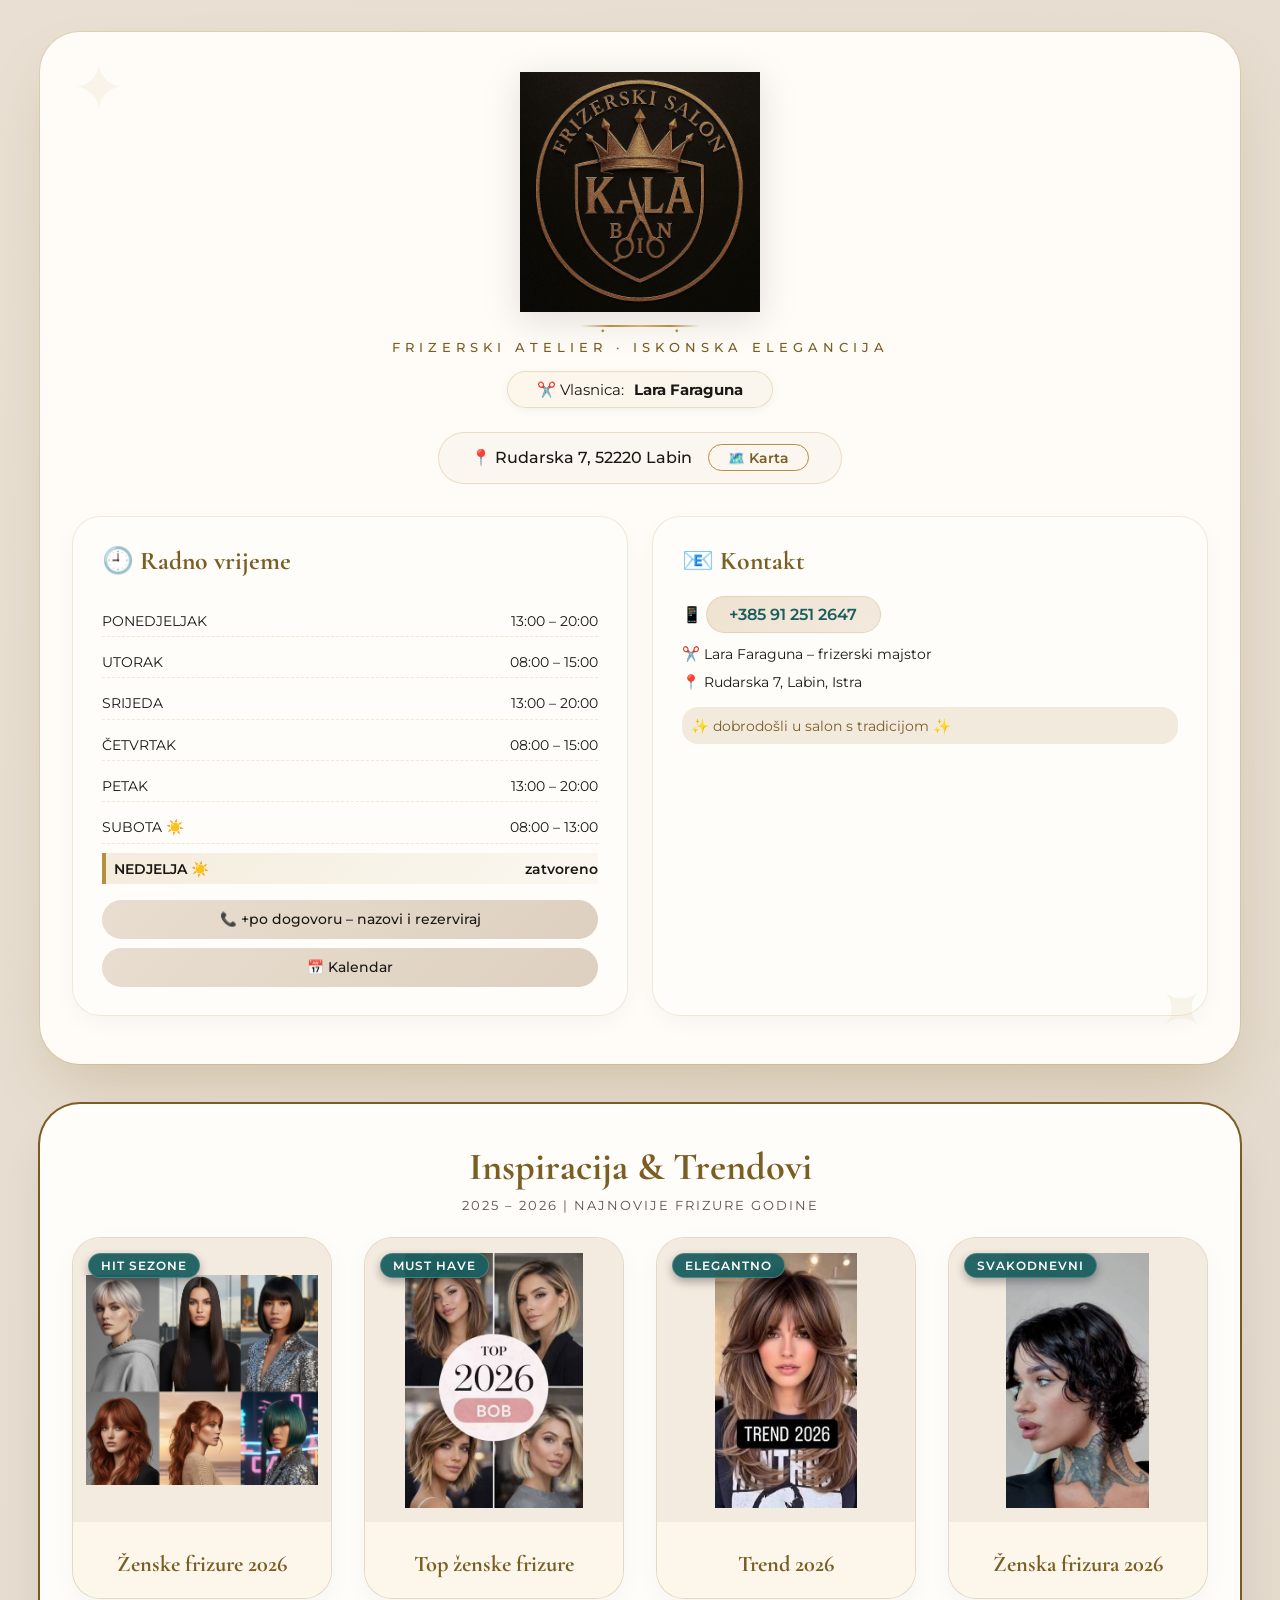
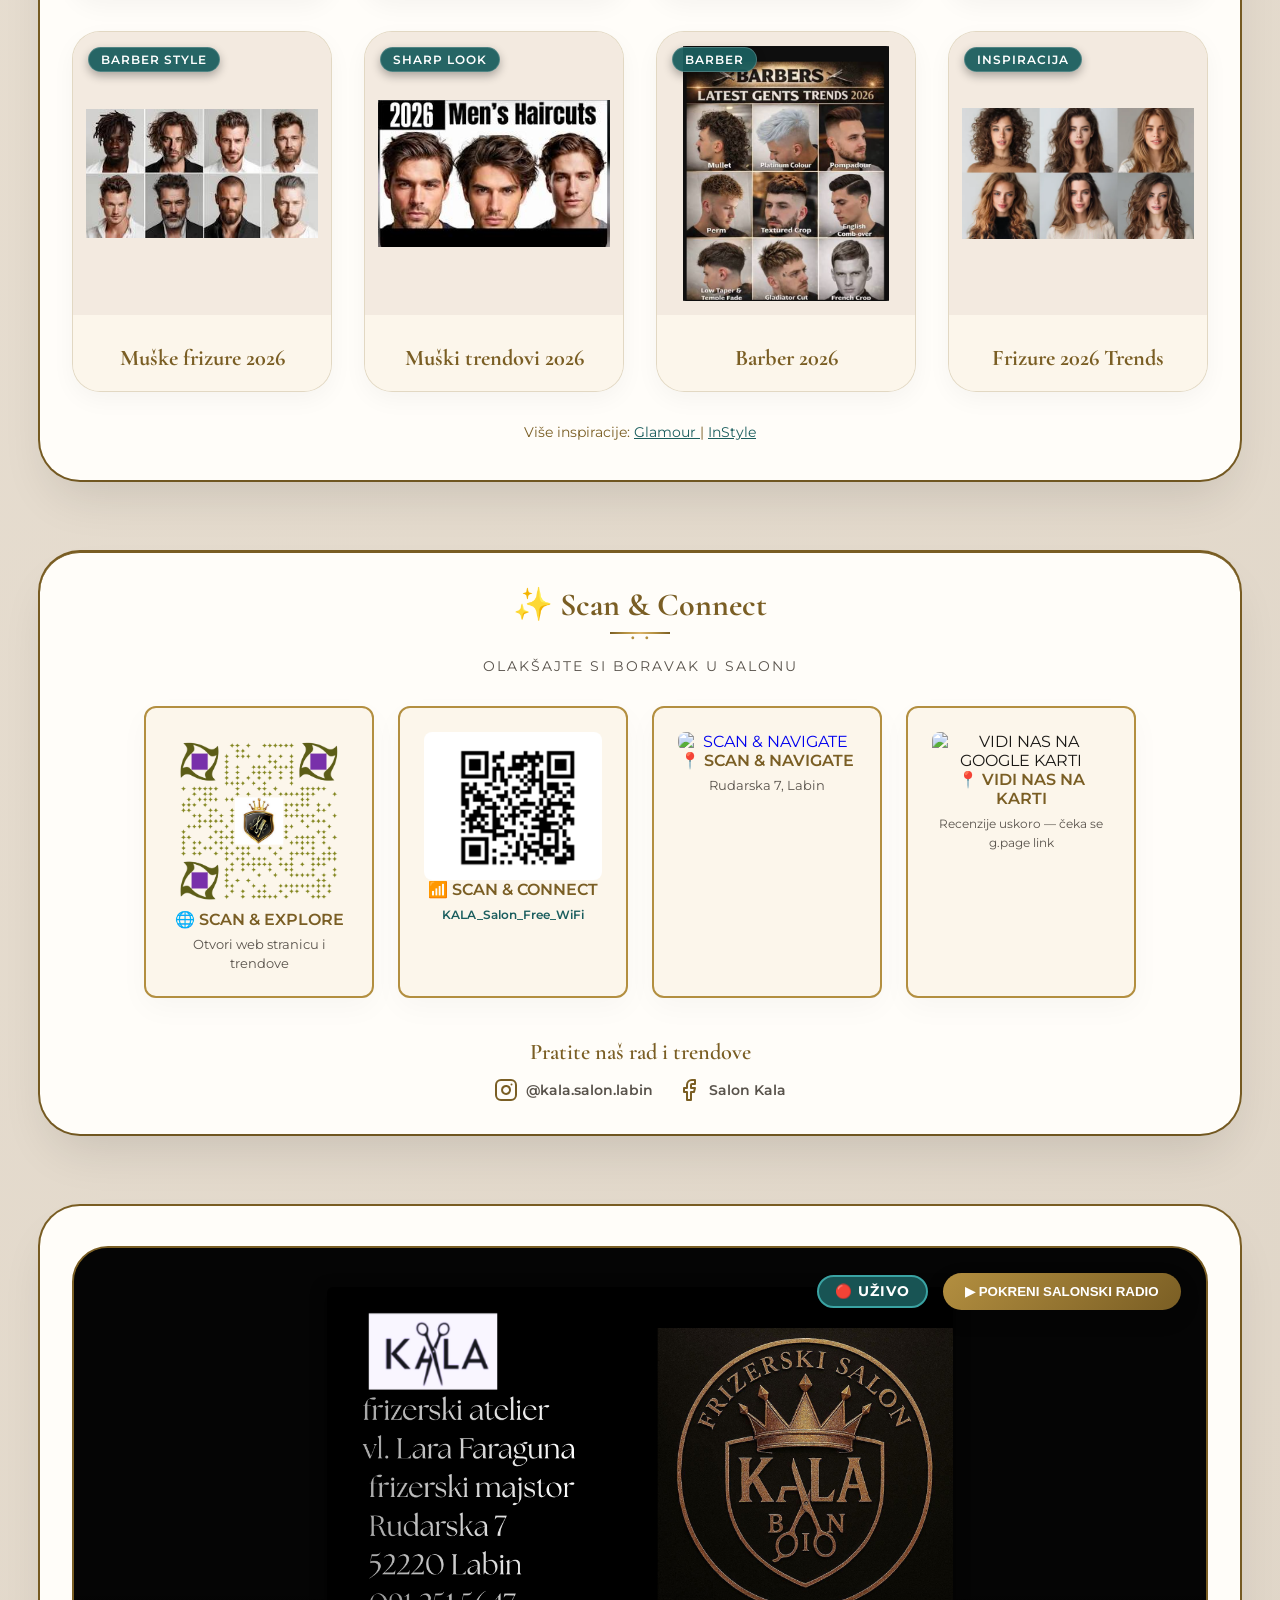
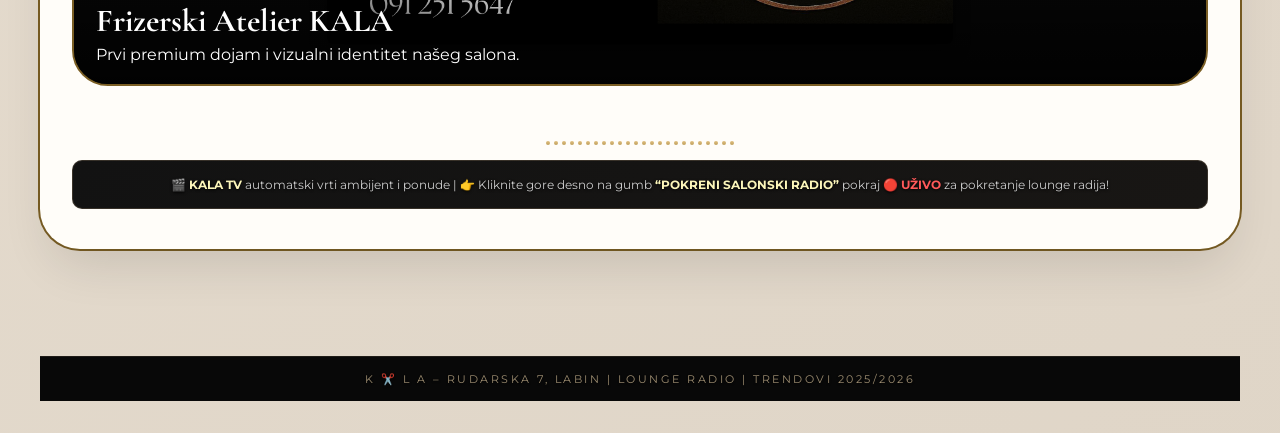
==== index.html @ abb815dd "refactor: toggle holiday banner with css class Co-authored-by: Zeljk018Bratic <117226289+Zeljk018Bra" ====
<!DOCTYPE html>
<html lang="hr" translate="no">
<head>
    <meta charset="UTF-8">
    <meta name="viewport" content="width=device-width, initial-scale=1.0, user-scalable=yes">

    <title>K ✂️ L A | Frizerski atelier Labin – Premium Lookbook</title>

    <meta name="description" content="Frizerski salon KALA u Labinu – vrhunske frizure, najnoviji trendovi 2025./2026., muški i ženski styling, barber usluge. Iskonska elegancija.">

    <meta name="theme-color" content="#b38f40">

    <link rel="icon" href="data:image/svg+xml,<svg xmlns=%22http://www.w3.org/2000/svg%22 viewBox=%220 0 100 100%22><text y=%22.9em%22 font-size=%2290%22>✂️</text></svg>">

    <link href="https://fonts.googleapis.com/css2?family=Cormorant+Garamond:wght@400;600;700&family=Montserrat:wght@300;400;500;600&display=swap" rel="stylesheet">

    <style>
        * {
            margin: 0;
            padding: 0;
            box-sizing: border-box;
        }

        :root {
            --gold: #b38f40;
            --gold-light: #dbb46a;
            --gold-dark: #7a5e24;
            --teal: #1b5e5e;
            --teal-light: #3aa3a3;
            --cream: #fffdf9;
            --cream-dark: #fcf6eb;
            --text: #1a1815;
            --text-light: #59534c;
        }

        body {
            background: linear-gradient(
                135deg,
                #e9e0d3 0%,
                #d6cbbc 50%,
                #e9e0d3 100%
            );
            background-size: 400% 400%;
            animation: gradientShift 15s ease infinite;
            font-family: 'Montserrat', sans-serif;
            padding: 2rem 1rem;
            min-height: 100vh;
            color: var(--text);
        }

        @keyframes gradientShift {
            0% {
                background-position: 0% 50%;
            }

            50% {
                background-position: 100% 50%;
            }

            100% {
                background-position: 0% 50%;
            }
        }

        @keyframes fadeInUp {
            from {
                opacity: 0;
                transform: translateY(30px);
            }

            to {
                opacity: 1;
                transform: translateY(0);
            }
        }

        .main-wrapper {
            max-width: 1200px;
            margin: 0 auto;
            display: flex;
            flex-direction: column;
            gap: 2.5rem;
        }

        .salon-card {
            background: rgba(255, 253, 249, 0.97);
            border-radius: 40px;
            box-shadow:
                0 30px 60px -15px rgba(140, 106, 43, 0.25),
                0 0 0 1px rgba(179, 143, 64, 0.2);
            padding: 2.5rem 2rem;
            position: relative;
            overflow: hidden;
            backdrop-filter: blur(10px);
            animation: fadeInUp 0.8s ease;
        }

        .salon-card::before,
        .salon-card::after {
            content: "✦";
            position: absolute;
            font-size: 4rem;
            color: var(--gold);
            opacity: 0.08;
            pointer-events: none;
        }

        .salon-card::before {
            top: 1rem;
            left: 2rem;
        }

        .salon-card::after {
            bottom: 1rem;
            right: 2rem;
            transform: rotate(45deg);
        }

        .salon-header {
            text-align: center;
            margin-bottom: 1.5rem;
            position: relative;
            z-index: 2;
        }

        .brand-logo {
            max-width: 240px;
            width: 48vw;
            height: auto;
            display: block;
            margin: 0 auto 0.75rem;
            filter: drop-shadow(0 8px 18px rgba(0,0,0,0.12));
        }

        .gold-divider {
            width: 120px;
            height: 2px;
            background: linear-gradient(
                90deg,
                transparent,
                var(--gold),
                var(--gold-light),
                var(--gold),
                transparent
            );
            margin: 0.8rem auto;
            position: relative;
        }

        .gold-divider::before,
        .gold-divider::after {
            content: "•";
            position: absolute;
            top: -8px;
            color: var(--gold);
            font-size: 1.2rem;
        }

        .gold-divider::before {
            left: 20px;
        }

        .gold-divider::after {
            right: 20px;
        }

        .salon-tagline {
            font-size: 0.8rem;
            letter-spacing: 5px;
            text-transform: uppercase;
            color: var(--gold-dark);
            font-weight: 500;
            margin-top: 0.5rem;
        }

        .owner-badge {
            display: inline-flex;
            align-items: center;
            gap: 10px;
            background: linear-gradient(
                135deg,
                var(--cream-dark),
                #faf5ed
            );
            padding: 0.5rem 1.8rem;
            border-radius: 60px;
            font-size: 0.95rem;
            margin-top: 1rem;
            border: 1px solid rgba(179, 143, 64, 0.25);
            box-shadow: 0 2px 8px rgba(0, 0, 0, 0.05);
        }

        .address-row {
            display: flex;
            justify-content: center;
            align-items: center;
            gap: 1rem;
            flex-wrap: wrap;
            margin: 1.5rem auto;
            background: rgba(252, 247, 240, 0.9);
            width: fit-content;
            padding: 0.7rem 2rem;
            border-radius: 60px;
            border: 1px solid rgba(179, 143, 64, 0.25);
            font-weight: 500;
        }

        .map-btn {
            background: none;
            border: 1.5px solid var(--gold);
            border-radius: 40px;
            padding: 0.3rem 1.2rem;
            cursor: pointer;
            color: var(--gold-dark);
            font-weight: 600;
            font-size: 0.85rem;
            transition: all 0.3s ease;
        }

        .map-btn:hover {
            background: var(--gold);
            color: white;
        }

        .info-grid {
            display: grid;
            grid-template-columns: repeat(
                auto-fit,
                minmax(280px, 1fr)
            );
            gap: 1.5rem;
            margin: 2rem 0 0.5rem;
        }

        .work-hours,
        .contact-details {
            background: var(--cream);
            padding: 1.8rem;
            border-radius: 28px;
            border: 1px solid rgba(179, 143, 64, 0.2);
            box-shadow: 0 8px 25px rgba(0, 0, 0, 0.03);
            transition: all 0.3s ease;
        }

        .work-hours:hover,
        .contact-details:hover {
            transform: translateY(-5px);
            box-shadow: 0 15px 35px rgba(0, 0, 0, 0.08);
        }

        .work-hours h3,
        .contact-details h3 {
            font-family: 'Cormorant Garamond', serif;
            font-size: 1.6rem;
            color: var(--gold-dark);
            margin-bottom: 1.2rem;
        }

        .holiday-banner {
            margin-bottom: 0;
            padding: 0;
            border-radius: 16px;
            background: rgba(179, 143, 64, 0.12);
            border: 0 solid rgba(179, 143, 64, 0.28);
            color: var(--gold-dark);
            font-weight: 600;
            max-height: 0;
            opacity: 0;
            overflow: hidden;
        }

        .holiday-banner.active {
            margin-bottom: 1rem;
            padding: 0.75rem 1rem;
            border-width: 1px;
            max-height: 6rem;
            opacity: 1;
        }

        .hours-table p {
            display: flex;
            justify-content: space-between;
            margin: 0.6rem 0;
            font-size: 0.9rem;
            padding: 0.4rem 0;
            border-bottom: 1px dashed rgba(179, 143, 64, 0.2);
        }

        .hours-table p:last-child {
            border-bottom: none;
        }

        .today {
            background: linear-gradient(
                135deg,
                rgba(179, 143, 64, 0.15),
                rgba(179, 143, 64, 0.05)
            ) !important;
            font-weight: 600;
            border-left: 4px solid var(--gold) !important;
            padding-left: 0.5rem !important;
        }

        .phone {
            margin: 0.8rem 0;
        }

        .phone a {
            background: linear-gradient(
                135deg,
                #efe2d0,
                #f3e9de
            );
            padding: 0.5rem 1.4rem;
            border-radius: 40px;
            color: var(--teal);
            font-weight: 600;
            text-decoration: none;
            display: inline-flex;
            align-items: center;
            gap: 0.5rem;
            border: 1px solid rgba(179, 143, 64, 0.2);
            transition: all 0.3s ease;
        }

        .phone a:hover {
            background: var(--teal);
            color: white;
        }

        .appointment {
            background: linear-gradient(
                135deg,
                #e8ddcf,
                #ddd0c0
            );
            border-radius: 24px;
            padding: 0.7rem;
            text-align: center;
            margin-top: 1rem;
            font-size: 0.85rem;
            color: var(--text);
            font-weight: 500;
        }

        .map-container {
            margin-top: 1.5rem;
            border-radius: 24px;
            overflow: hidden;
            box-shadow: 0 10px 30px rgba(0, 0, 0, 0.1);
            border: 2px solid rgba(179, 143, 64, 0.2);
            height: 200px;
            display: none;
        }

        .map-container iframe {
            width: 100%;
            height: 100%;
            border: none;
        }

        .trends-section,
        .qr-section,
        .music-section {
            background: var(--cream) !important;
            border-radius: 40px;
            box-shadow:
                0 25px 50px -12px rgba(0,0,0,0.12),
                0 0 0 2px var(--gold-dark) !important;
            padding: 2.5rem 2rem;
            backdrop-filter: blur(10px);
            margin-bottom: 2rem;
        }

        .trends-title {
            font-family: 'Cormorant Garamond', serif;
            font-size: 2.4rem;
            color: var(--gold-dark);
            text-align: center;
        }

        .trends-subtitle {
            text-align: center;
            color: var(--text-light);
            margin-top: 0.5rem;
            margin-bottom: 1.5rem;
            letter-spacing: 2px;
            text-transform: uppercase;
            font-size: 0.8rem;
        }

        .trends-grid {
            display: grid;
            grid-template-columns: repeat(
                auto-fit,
                minmax(240px, 1fr)
            );
            gap: 2rem;
        }

        .trend-card {
            background: var(--cream-dark) !important;
            border-radius: 28px;
            overflow: hidden;
            box-shadow: 0 8px 25px rgba(0,0,0,0.04);
            border: 1.5px solid rgba(122, 94, 36, 0.2);
            transition: all 0.4s cubic-bezier(
                0.165,
                0.84,
                0.44,
                1
            );
            display: flex;
            flex-direction: column;
        }

        .trend-img-wrapper {
            position: relative;
            width: 100%;
            padding-top: 110%;
            background-color: #f3eae0;
            overflow: hidden;
        }

        .trend-img-wrapper img {
            position: absolute;
            top: 5%;
            left: 5%;
            width: 90%;
            height: 90%;
            object-fit: contain;
            border-radius: 16px;
            transition: transform 0.5s ease;
            display: block;
        }

        .trend-card:hover .trend-img-wrapper img {
            transform: scale(1.04);
        }

        .trend-badge {
            position: absolute !important;
            top: 15px !important;
            left: 15px !important;
            background: rgba(27, 94, 94, 0.95) !important;
            color: #ffffff !important;
            padding: 4px 12px !important;
            border-radius: 20px !important;
            font-size: 0.75rem !important;
            font-weight: 600 !important;
            text-transform: uppercase !important;
            letter-spacing: 1px !important;
            z-index: 10 !important;
            box-shadow: 0 4px 10px rgba(0,0,0,0.3);
            border: 1px solid rgba(255,255,255,0.2);
        }

        .trend-info {
            padding: 1.2rem 1rem !important;
            text-align: center !important;
            background: var(--cream-dark) !important;
        }

        .trend-name {
            font-family: 'Cormorant Garamond', serif !important;
            font-size: 1.4rem !important;
            font-weight: 700 !important;
            color: var(--gold-dark) !important;
            margin-top: 0.5rem !important;
            line-height: 1.3 !important;
        }

        .qr-container {
            display: flex;
            justify-content: center;
            gap: 2.5rem;
            flex-wrap: wrap;
            margin-top: 2rem;
        }

        .qr-card {
            background: var(--cream-dark) !important;
            border: 2px solid var(--gold) !important;
            border-radius: 28px;
            padding: 1.5rem;
            width: 230px;
            box-shadow: 0 10px 30px rgba(0,0,0,0.03);
            transition: all 0.3s ease;
            text-align: center;
        }

        .qr-card img {
            width: 100% !important;
            height: auto !important;
            max-width: 180px !important;
            margin: 0 auto !important;
            display: block !important;
        }

        #salon-slideshow {
            position: relative;
            width: 100%;
            height: 440px;
            background: #111;
            border-radius: 36px;
            overflow: hidden;
            border: 2px solid var(--gold-dark);
        }

        .slide {
            position: absolute;
            inset: 0;
            opacity: 0;
            transition: opacity 0.8s ease;
        }

        .slide.active {
            opacity: 1;
            z-index: 1;
        }

        .slide img {
            width: 100%;
            height: 100%;
            object-fit: cover;
            display: block;
        }

        .slide-contain {
            background: #050505 !important;
            display: flex !important;
            align-items: center;
            justify-content: center;
            box-sizing: border-box;
        }

        .slide-contain img {
            max-width: 65% !important;
            max-height: 82% !important;
            width: auto !important;
            height: auto !important;
            object-fit: contain !important;
            border-radius: 6px;
            box-shadow: 0 4px 15px rgba(0, 0, 0, 0.6);
            margin: auto;
        }

        .slide-caption {
            position: absolute;
            left: 0;
            right: 0;
            bottom: 0;
            padding: 1.2rem 1.4rem;
            background: linear-gradient(
                180deg,
                transparent,
                rgba(0,0,0,0.75)
            );
            color: white;
        }

        .slide-caption h4 {
            font-family: 'Cormorant Garamond', serif;
            font-size: 2rem;
            margin-bottom: 0.35rem;
        }

        .visualizer {
            display: flex;
            align-items: flex-end;
            justify-content: center;
            gap: 4px;
            height: 40px;
            margin: 1.2rem auto 0;
            overflow: hidden;
            width: fit-content;
        }

        .bar {
            width: 4px;
            background: linear-gradient(
                to top,
                var(--gold),
                var(--gold-light)
            );
            border-radius: 2px;
            transition: height 0.1s ease;
            opacity: 0.85;
            height: 4px;
        }

        .info-hint {
            margin-top: 15px;
            font-size: 12px;
            line-height: 1.6;
            text-align: center;
            padding: 14px;
            border-radius: 10px;
            background: linear-gradient(
                135deg,
                #121212,
                #181614
            );
            border: 1px solid rgba(197, 168, 128, 0.2);
            color: #cccccc;
            text-shadow: 0 1px 3px rgba(0, 0, 0, 0.9);
        }

        .info-hint strong {
            color: #fcf6ba;
            font-weight: bold;
        }

        .badge-pip {
            font-size: 0.85rem !important;
            font-weight: 700 !important;
            letter-spacing: 1px;
            padding: 0.4rem 1rem !important;
            background: rgba(27, 94, 94, 0.9) !important;
            border: 2px solid var(--teal-light) !important;
            color: #ffffff !important;
            border-radius: 30px;
        }

        .play-btn-main {
            border: none;
            border-radius: 999px;
            padding: 0.7rem 1.4rem;
            cursor: pointer;
            color: #fff;
            font-weight: 700;
            background: linear-gradient(
                135deg,
                var(--gold),
                var(--gold-dark)
            );
            box-shadow: 0 8px 20px rgba(0,0,0,0.18);
            transition: transform 0.2s ease, filter 0.2s ease;
        }

        .play-btn-main:hover {
            transform: translateY(-1px);
            filter: brightness(1.05);
        }

        footer {
            margin-top: 35px;
            font-size: 11px;
            text-align: center;
            color: #9c8c70 !important;
            letter-spacing: 2.5px;
            padding: 15px 0 !important;
            background: #080808 !important;
            border-top: 1px solid rgba(197, 168, 128, 0.12) !important;
            text-transform: uppercase;
            text-shadow: 0 1px 2px rgba(0,0,0,0.8);
        }

        @media (max-width: 768px) {
            .brand-logo {
                max-width: 180px;
            }

            .salon-card,
            .trends-section,
            .qr-section {
                padding: 1.5rem;
            }

            .trends-title {
                font-size: 2rem;
            }

            .qr-card {
                width: 170px;
                padding: 1rem;
            }

            #salon-slideshow {
                height: 380px;
            }

            .slide-caption h4 {
                font-size: 1.8rem;
            }

            .badge-pip {
                font-size: 0.8rem !important;
                padding: 0.4rem 1rem !important;
            }

            .play-btn-main {
                font-size: 0.85rem !important;
                padding: 0.5rem 1.2rem !important;
            }

            .info-hint {
                font-size: 0.8rem !important;
            }
        }

        @media (max-width: 480px) {
            .brand-logo {
                max-width: 150px;
            }

            .salon-name {
                font-size: 2.2rem;
            }

            #salon-slideshow {
                height: 300px;
            }
        }
    </style>
</head>

<body>

<div class="main-wrapper">

    <div class="salon-card">

        <div class="salon-header">

            <img
                class="brand-logo"
                src="logo_kala.jpg"
                alt="KALA logo"
            >

            <div class="gold-divider"></div>

            <div class="salon-tagline">
                frizerski atelier · iskonska elegancija
            </div>

            <div class="owner-badge">
                ✂️ Vlasnica: <strong>Lara Faraguna</strong>
            </div>

        </div>


<div class="address-row">

    📍 Rudarska 7, 52220 Labin

    <a
        class="map-btn"
        href="https://www.google.com/maps/place/KALA,+obrt+za+frizerske+usluge,+vl.+Lara+Faraguna/@45.0920826,14.120488,17z/data=!3m1!4b1!4m6!3m5!1s0x47634929554730c5:0xac67ad56fc66b5b!8m2!3d45.0920826!4d14.120488!16s%2Fg%2F11zxjfxbxf?hl=de&entry=ttu&g_ep=EgoyMDI2MDkwOS4wIKXMDSoASAFQAw%3D%3D"
        target="_blank"
        rel="noopener noreferrer"
        style="text-decoration:none;"
    >
        🗺️ Karta
    </a>

</div>


        <div class="info-grid">

            <div class="work-hours">

                <h3>🕘 Radno vrijeme</h3>

                <div
                    id="holidayBanner"
                    class="holiday-banner"
                    role="status"
                    aria-live="polite"
                    aria-atomic="true"
                    aria-hidden="true"
                ></div>

                <div class="hours-table" id="hoursTable">

                    <p data-day="1">
                        <span>PONEDJELJAK</span>
                        <span>13:00 – 20:00</span>
                    </p>

                    <p data-day="2">
                        <span>UTORAK</span>
                        <span>08:00 – 15:00</span>
                    </p>

                    <p data-day="3">
                        <span>SRIJEDA</span>
                        <span>13:00 – 20:00</span>
                    </p>

                    <p data-day="4">
                        <span>ČETVRTAK</span>
                        <span>08:00 – 15:00</span>
                    </p>

                    <p data-day="5">
                        <span>PETAK</span>
                        <span>13:00 – 20:00</span>
                    </p>

                    <p data-day="6">
                        <span>SUBOTA ☀️</span>
                        <span>08:00 – 13:00</span>
                    </p>

                    <p data-day="0">
                        <span>NEDJELJA</span>
                        <span>zatvoreno</span>
                    </p>

                </div>

                <div class="appointment">
                    📞 +po dogovoru – nazovi i rezerviraj
                </div>

                <div class="appointment" style="margin-top: 0.6rem;">
                    <a
                        href="https://calendar.google.com/calendar/u/1/r/week/2026/9/14?cid=hr.christian%23holiday%40group.v.calendar.google.com"
                        target="_blank"
                        rel="noopener noreferrer"
                        style="color: inherit; text-decoration: none;"
                    >
                        📅 Kalendar
                    </a>
                </div>

            </div>


            <div class="contact-details">

                <h3>📧 Kontakt</h3>

                <div class="phone">

                    📱

                    <a
                        href="tel:+385912512647"
                        id="phoneLink"
                    >
                        +385 91 251 2647
                    </a>

                </div>

                <p style="margin: 0.6rem 0; font-size: 0.9rem;">
                    ✂️ Lara Faraguna – frizerski majstor
                </p>

                <p style="font-size: 0.9rem;">
                    📍 Rudarska 7, Labin, Istra
                </p>

                <div
                    style="
                        margin-top: 1rem;
                        background: #f3eade;
                        border-radius: 16px;
                        padding: 0.6rem;
                        font-size: 0.9rem;
                        color: var(--gold-dark);
                    "
                >
                    ✨ dobrodošli u salon s tradicijom ✨
                </div>


                <div
                    class="map-container"
                    id="mapContainer"
                >

                    <iframe
                        src="https://www.google.com/maps?q=Rudarska%207%2C%2052220%20Labin&output=embed"
                        title="Karta salona"
                        loading="lazy"
                        referrerpolicy="no-referrer-when-downgrade"
                    ></iframe>

                </div>

            </div>

        </div>

    </div>


    <div class="trends-section">

        <h2 class="trends-title">
            Inspiracija & Trendovi
        </h2>

        <div class="trends-subtitle">
            2025 – 2026 | Najnovije frizure godine
        </div>


        <div class="trends-grid">

            <div class="trend-card">
                <div class="trend-img-wrapper">
                    <img
                        src="zenske_frizure_2026.png"
                        alt="Ženske frizure 2026"
                    >
                    <span class="trend-badge">
                        hit sezone
                    </span>
                </div>

                <div class="trend-info">
                    <div class="trend-name">
                        Ženske frizure 2026
                    </div>
                </div>
            </div>


            <div class="trend-card">
                <div class="trend-img-wrapper">
                    <img
                        src="top_zenske_frizure_2026.jpg"
                        alt="Top ženske frizure"
                    >
                    <span class="trend-badge">
                        must have
                    </span>
                </div>

                <div class="trend-info">
                    <div class="trend-name">
                        Top ženske frizure
                    </div>
                </div>
            </div>


            <div class="trend-card">
                <div class="trend-img-wrapper">
                    <img
                        src="trend_2026_zenska_frizura.jpg"
                        alt="Trend 2026 ženska"
                    >
                    <span class="trend-badge">
                        elegantno
                    </span>
                </div>

                <div class="trend-info">
                    <div class="trend-name">
                        Trend 2026
                    </div>
                </div>
            </div>


            <div class="trend-card">
                <div class="trend-img-wrapper">
                    <img
                        src="zenska_frizura_2026.jpg"
                        alt="Ženska frizura 2026"
                    >
                    <span class="trend-badge">
                        svakodnevni
                    </span>
                </div>

                <div class="trend-info">
                    <div class="trend-name">
                        Ženska frizura 2026
                    </div>
                </div>
            </div>


            <div class="trend-card">
                <div class="trend-img-wrapper">
                    <img
                        src="frizure_muske_2026.jpg"
                        alt="Muške frizure 2026"
                    >
                    <span class="trend-badge">
                        barber style
                    </span>
                </div>

                <div class="trend-info">
                    <div class="trend-name">
                        Muške frizure 2026
                    </div>
                </div>
            </div>


            <div class="trend-card">
                <div class="trend-img-wrapper">
                    <img
                        src="muske_frizure_2026.jpg"
                        alt="Muški trendovi"
                    >
                    <span class="trend-badge">
                        sharp look
                    </span>
                </div>

                <div class="trend-info">
                    <div class="trend-name">
                        Muški trendovi 2026
                    </div>
                </div>
            </div>


            <div class="trend-card">
                <div class="trend-img-wrapper">
                    <img
                        src="muski_barber_2026.png"
                        alt="Barber 2026"
                    >
                    <span class="trend-badge">
                        barber
                    </span>
                </div>

                <div class="trend-info">
                    <div class="trend-name">
                        Barber 2026
                    </div>
                </div>
            </div>


            <div class="trend-card">
                <div class="trend-img-wrapper">
                    <img
                        src="frizure_2026_trends.webp"
                        alt="Frizure 2026 trends"
                    >
                    <span class="trend-badge">
                        inspiracija
                    </span>
                </div>

                <div class="trend-info">
                    <div class="trend-name">
                        Frizure 2026 Trends
                    </div>
                </div>
            </div>

        </div>


        <div
            style="
                text-align: center;
                margin-top: 2rem;
            "
        >

            <p
                style="
                    font-size: 0.85rem;
                    color: var(--gold-dark);
                "
            >
                Više inspiracije:

                <a
                    href="https://www.glamour.de/artikel/bronde-hair-haarfarbe-fruehling-2026-stars-inspiration"
                    target="_blank"
                    rel="noopener noreferrer"
                    style="color: var(--teal);"
                >
                    Glamour
                </a>

                |

                <a
                    href="https://www.instyle.de/frisuren/trendfrisuren"
                    target="_blank"
                    rel="noopener noreferrer"
                    style="color: var(--teal);"
                >
                    InStyle
                </a>

            </p>

        </div>

    </div>


    <!-- PREMIUM QR & SOCIAL SEKCIJA SALONA KALA -->

    <div
        class="qr-section"
        style="
            padding: 2rem 0;
            background-color: var(--bg-dark);
            border-top: 1px solid var(--gold-dark);
        "
    >

        <h3
            style="
                font-family: 'Cormorant Garamond', serif;
                font-size: 2rem;
                color: var(--gold-dark);
                text-align: center;
            "
        >
            ✨ Scan & Connect
        </h3>


        <div
            class="gold-divider"
            style="
                width: 60px;
                height: 2px;
                background-color: var(--gold-dark);
                margin: 0.5rem auto 1.5rem auto;
            "
        ></div>


        <p
            style="
                font-size: 0.85rem;
                text-align: center;
                color: var(--text-light);
                text-transform: uppercase;
                letter-spacing: 2px;
                margin-bottom: 1.5rem;
            "
        >
            Olakšajte si boravak u salonu
        </p>


        <div
            class="qr-container"
            style="
                display: flex;
                justify-content: center;
                gap: 1.5rem;
                flex-wrap: wrap;
                margin-bottom: 2.5rem;
            "
        >


            <!-- 1. KARTICA: WEB STRANICA SALONA -->

            <div
                class="qr-card"
                style="
                    text-align: center;
                    background-color: var(--bg-light);
                    padding: 1.5rem;
                    border-radius: 12px;
                "
            >

                <img
                    src="qr_code_kala.png"
                    alt="SCAN & EXPLORE"
                    style="
                        width:150px;
                        height:150px;
                        display:block;
                        margin:0 auto 1rem auto;
                        border-radius:8px;
                    "
                >

                <p
                    style="
                        color: var(--gold-dark);
                        font-weight: 600;
                        margin-bottom: 0.3rem;
                    "
                >
                    🌐 SCAN & EXPLORE
                </p>

                <span
                    style="
                        color: var(--text-light);
                        font-size: 0.8rem;
                    "
                >
                    Otvori web stranicu i trendove
                </span>

            </div>


            <!-- 2. KARTICA: WI-FI QR -->

            <div
                class="qr-card"
                style="
                    text-align: center;
                    background-color: var(--bg-light);
                    padding: 1.5rem;
                    border-radius: 12px;
                "
            >

                <img
                    src="Kala_Salon_Free_Wi_Fi.png"
                    alt="SCAN & CONNECT"
                    style="
                        width:150px;
                        height:150px;
                        display:block;
                        margin:0 auto 1rem auto;
                        border-radius:8px;
                    "
                >

                <p
                    style="
                        color: var(--gold-dark);
                        font-weight: 600;
                        margin-bottom: 0.3rem;
                    "
                >
                    📶 SCAN & CONNECT
                </p>

                <span
                    style="
                        color: var(--teal);
                        font-weight: 600;
                        font-size: 0.75rem;
                    "
                >
                    KALA_Salon_Free_WiFi
                </span>

            </div>


                   <!-- 3. KARTICA: GOOGLE MAPS (zlatni stil) -->
            <div class="qr-card" style="text-align: center; background-color: var(--bg-light); padding: 1.5rem; border-radius: 12px;">
                <a href="https://www.google.com/maps/place/KALA,+obrt+za+frizerske+usluge,+vl.+Lara+Faraguna/@45.0923401,14.1204451,17z/data=!4m8!3m7!1s0x47634929554730c5:0xac67ad56fc66b5b!8m2!3d45.0920826!4d14.120488!9m1!1b1!16s%2Fg%2F11zxjfxbxf?hl=de&entry=ttu" target="_blank" rel="noopener noreferrer" style="text-decoration:none;">
                    <img src="https://quickchart.io/qr?text=https%3A%2F%2Fwww.google.com%2Fmaps%2Fplace%2FKALA%2C%2Bobrt%2Bza%2Bfrizerske%2Busluge%2C%2Bvl.%2BLara%2BFaraguna%2F%4045.0923401%2C14.1204451%2C17z%2Fdata%3D%214m8%213m7%211s0x47634929554730c5%3A0xac67ad56fc66b5b%218m2%213d45.0920826%214d14.120488%219m1%211b1%2116s%252Fg%252F11zxjfxbxf%3Fhl%3Dde%26entry%3Dttu&dark=1a1a1a&light=d4af37&ecLevel=H&size=300" alt="SCAN & NAVIGATE" style="width:150px; height:150px; display:block; margin:0 auto 1rem auto; border-radius:8px;">
                </a>
                <p style="color: var(--gold-dark); font-weight: 600; margin-bottom: 0.3rem;">📍 SCAN & NAVIGATE</p>
                <span style="color: var(--text-light); font-size: 0.8rem;">Rudarska 7, Labin</span>
            </div>

            <!-- 4. KARTICA: interim dok ne stigne pravi review link -->
            <div class="qr-card" style="text-align: center; background-color: var(--bg-light); padding: 1.5rem; border-radius: 12px; border: 1px solid var(--gold-dark);">
                <img src="https://quickchart.io/qr?text=https%3A%2F%2Fwww.google.com%2Fmaps%2Fplace%2FKALA%2C%2Bobrt%2Bza%2Bfrizerske%2Busluge%2C%2Bvl.%2BLara%2BFaraguna%2F%4045.0923401%2C14.1204451%2C17z%2Fdata%3D%214m8%213m7%211s0x47634929554730c5%3A0xac67ad56fc66b5b%218m2%213d45.0920826%214d14.120488%219m1%211b1%2116s%252Fg%252F11zxjfxbxf%3Fhl%3Dde%26entry%3Dttu&dark=1a1a1a&light=d4af37&ecLevel=H&size=300" alt="VIDI NAS NA GOOGLE KARTI" style="width:150px; height:150px; display:block; margin:0 auto 1rem auto; border-radius: 8px;">
                <p style="color: var(--gold-dark); font-weight: 600; margin-bottom: 0.3rem;">📍 VIDI NAS NA KARTI</p>
                <span style="color: var(--text-light); font-size: 0.75rem;">Recenzije uskoro — čeka se g.page link</span>
            </div>
        </div>

        <!-- DRUŠTVENE MREŽE -->

        <div
            class="social-links"
            style="
                text-align: center;
                margin-top: 2rem;
            "
        >

            <p
                style="
                    font-family: 'Cormorant Garamond', serif;
                    font-size: 1.4rem;
                    color: var(--gold-dark);
                    margin-bottom: 0.8rem;
                    font-weight: 600;
                "
            >
                Pratite naš rad i trendove
            </p>


            <div
                style="
                    display: flex;
                    justify-content: center;
                    gap: 1.5rem;
                    align-items: center;
                    flex-wrap: wrap;
                "
            >


<!-- INSTAGRAM -->

                
                  <a href="https://www.instagram.com/kala.salon.labin"
                    target="_blank"
                    rel="noopener noreferrer"
                    style="
                        text-decoration: none;
                        display: flex;
                        align-items: center;
                        gap: 0.5rem;
                        color: var(--text-light);
                        font-size: 0.9rem;
                        font-weight: 600;
                        transition: color 0.3s;
                    "
                    onmouseover="this.style.color='var(--gold-dark)'"
                    onmouseout="this.style.color='var(--text-light)'"
                >

                    <svg
                        width="24"
                        height="24"
                        viewBox="0 0 24 24"
                        fill="none"
                        stroke="currentColor"
                        stroke-width="2"
                        stroke-linecap="round"
                        stroke-linejoin="round"
                        style="color: var(--gold-dark);"
                    >
                        <rect
                            x="2"
                            y="2"
                            width="20"
                            height="20"
                            rx="5"
                            ry="5"
                        ></rect>

                        <path
                            d="M16 11.37A4 4 0 1 1 12.63 8 4 4 0 0 1 16 11.37z"
                        ></path>

                        <line
                            x1="17.5"
                            y1="6.5"
                            x2="17.51"
                            y2="6.5"
                        ></line>

                    </svg>

                    @kala.salon.labin

                </a>


                <!-- FACEBOOK -->

                <a
                    href="https://www.facebook.com/profile.php?id=61590409544210"
                    target="_blank"
                    rel="noopener noreferrer"
                    style="
                        text-decoration: none;
                        display: flex;
                        align-items: center;
                        gap: 0.5rem;
                        color: var(--text-light);
                        font-size: 0.9rem;
                        font-weight: 600;
                        transition: color 0.3s;
                    "
                    onmouseover="this.style.color='var(--gold-dark)'"
                    onmouseout="this.style.color='var(--text-light)'"
                >

                    <svg
                        width="24"
                        height="24"
                        viewBox="0 0 24 24"
                        fill="none"
                        stroke="currentColor"
                        stroke-width="2"
                        stroke-linecap="round"
                        stroke-linejoin="round"
                        style="color: var(--gold-dark);"
                    >
                        <path
                            d="M18 2h-3a5 5 0 0 0-5 5v3H7v4h3v8h4v-8h3l1-4h-4V7a1 1 0 0 1 1-1h3z"
                        ></path>
                    </svg>

                    Salon Kala

                </a>

            </div>

        </div>

    </div>


    <!-- KALA TV / SALONSKI RADIO -->

    <div class="music-section">

        <div id="salon-slideshow">


            <div
                style="
                    position:absolute;
                    top:25px;
                    right:25px;
                    z-index:25;
                    display:flex;
                    align-items:center;
                    gap:15px;
                    flex-wrap:wrap;
                "
            >

                <span class="badge-pip">
                    🔴 UŽIVO
                </span>


                <audio
                    id="bg-radio"
                    preload="none"
                    crossorigin="anonymous"
                >
                    <source
                        src="https://shoutcast.pondi.hr:9000/;stream/1"
                        type="audio/mpeg"
                    >
                </audio>


                <button
                    id="playRadioBtn"
                    class="play-btn-main"
                    type="button"
                >
                    ▶ POKRENI SALONSKI RADIO
                </button>

            </div>


            <div class="slide slide-contain active">

                <img
                    src="1_prednja_strana_vizitkarta.png"
                    alt="KALA Vizitkarta 1"
                >

                <div class="slide-caption">

                    <h4>
                        Frizerski Atelier KALA
                    </h4>

                    <p>
                        Prvi premium dojam i vizualni identitet našeg salona.
                    </p>

                </div>

            </div>


            <div class="slide">

                <img
                    src="zenska_frizura_2026.jpg"
                    alt="Ženski trendovi KALA"
                >

                <div class="slide-caption">

                    <h4>
                        Ženski Trendovi 2026
                    </h4>

                    <p>
                        Moderni rezovi, mekoća i elegancija za svaki dan.
                    </p>

                </div>

            </div>


            <div class="slide">

                <img
                    src="trend_2026_zenska_frizura.jpg"
                    alt="Bezvremenski Rezovi"
                >

                <div class="slide-caption">

                    <h4>
                        Bezvremenski Rezovi
                    </h4>

                    <p>
                        Balayage, volumen i sofisticirana tekstura.
                    </p>

                </div>

            </div>


            <div class="slide">

                <img
                    src="frizure_muske_2026.jpg"
                    alt="Muški trendovi KALA"
                >

                <div class="slide-caption">

                    <h4>
                        Muški Trendovi 2026
                    </h4>

                    <p>
                        Sharp look, fade i preciznost za jak barber dojam.
                    </p>

                </div>

            </div>


            <div class="slide">

                <img
                    src="muski_barber_2026.png"
                    alt="Precizni Fade"
                >

                <div class="slide-caption">

                    <h4>
                        Precizni Fade & Barber Stilovi
                    </h4>

                    <p>
                        Čiste linije i vrhunski grooming u svakom detalju.
                    </p>

                </div>

            </div>


            <div class="slide slide-contain slide-contain--tall">

                <img
                    src="blunt_bob.webp"
                    alt="Blunt Bob Statement"
                >

                <div class="slide-caption">

                    <h4>
                        Blunt Bob Statement
                    </h4>

                    <p>
                        Moderna forma koja daje urednost i karakter.
                    </p>

                </div>

            </div>


            <div class="slide slide-contain slide-contain--tall">

                <img
                    src="moderner_mullet_lange_haare.png"
                    alt="Moderni Mullet"
                >

                <div class="slide-caption">

                    <h4>
                        Moderni Mullet
                    </h4>

                    <p>
                        Editorijalni rez s puno teksture i stavom.
                    </p>

                </div>

            </div>


            <div class="slide slide-contain slide-contain--tall">

                <img
                    src="classic_taper_fade,_buzz_cut.png"
                    alt="Classic Taper Fade i Buzz Cut"
                >

                <div class="slide-caption">

                    <h4>
                        Classic Taper Fade
                    </h4>

                    <p>
                        Čiste linije i oštra muška silueta.
                    </p>

                </div>

            </div>


            <div class="slide">

                <img
                    src="textured_crop_quiff.png"
                    alt="Textured Crop Quiff"
                >

                <div class="slide-caption">

                    <h4>
                        Textured Crop & Quiff
                    </h4>

                    <p>
                        Muška tekstura i volumen s premium završnicom.
                    </p>

                </div>

            </div>


            <div class="slide slide-contain">

                <img
                    src="2_straznja_strana_vizitkarta.png"
                    alt="KALA Kontakt"
                >

                <div class="slide-caption">

                    <h4>
                        Kontakt & Lokacija
                    </h4>

                    <p>
                        Informacije o terminima i adresa Rudarska 7, Labin.
                    </p>

                </div>

            </div>


            <div class="slide">

                <div
                    style="
                        width:100%;
                        height:100%;
                        background:linear-gradient(
                            135deg,
                            #161412,
                            #2a2722
                        );
                        display:flex;
                        align-items:center;
                        justify-content:center;
                        text-align:center;
                        padding:2rem;
                        box-sizing:border-box;
                    "
                >

                    <div>

                        <span
                            style="
                                color:var(--gold);
                                font-size:2rem;
                            "
                        >
                            ✦ ✦ ✦
                        </span>

                        <h2
                            style="
                                font-family:'Cormorant Garamond', serif;
                                font-size:2.8rem;
                                color:var(--gold-light);
                                margin:1rem 0;
                            "
                        >
                            Posebna Ponuda
                        </h2>

                        <p
                            style="
                                color:#fff;
                                max-width:500px;
                                margin:0 auto;
                            "
                        >
                            Dubinska njega i rituali hidracije kose uključeni
                            uz svaki estetski tretman kod Lare.
                        </p>

                    </div>

                </div>

            </div>


            <div class="slide">

                <img
                    src="frizure_2026_trends.webp"
                    alt="Frizure 2026 Trends"
                >

                <div class="slide-caption">

                    <h4>
                        Trend Inspiracija
                    </h4>

                    <p>
                        Lookbook ideje i završni vizualni potpis salona.
                    </p>

                </div>

            </div>


            <div class="slide">

                <div
                    style="
                        width:100%;
                        height:100%;
                        background:linear-gradient(
                            135deg,
                            #0d3030,
                            #141f1f
                        );
                        display:flex;
                        align-items:center;
                        justify-content:center;
                        text-align:center;
                        padding:2rem;
                        box-sizing:border-box;
                    "
                >

                    <div>

                        <div
                            style="
                                width:60px;
                                height:60px;
                                border:2px solid var(--gold);
                                border-radius:50%;
                                display:flex;
                                align-items:center;
                                justify-content:center;
                                color:var(--gold);
                                font-size:1.5rem;
                                margin:0 auto 1rem;
                            "
                        >
                            ✂
                        </div>

                        <h2
                            style="
                                font-family:'Cormorant Garamond', serif;
                                font-size:2.5rem;
                                color:var(--cream);
                                margin-bottom:1rem;
                            "
                        >
                            Rezervirajte Termin
                        </h2>

                        <p
                            style="
                                color:rgba(255,255,255,0.9);
                                max-width:450px;
                                margin:0 auto;
                            "
                        >
                            Nazovite i osigurajte svoje vrijeme na stolici.
                        </p>

                    </div>

                </div>

            </div>

        </div>


        <div
            class="visualizer"
            id="visualizer"
        ></div>


        <div class="info-hint">

            🎬 <strong>KALA TV</strong>
            automatski vrti ambijent i ponude

            |

            👉 Kliknite gore desno na gumb
            <strong>“POKRENI SALONSKI RADIO”</strong>
            pokraj
            <strong style="color:#ff5a5a;">
                🔴 UŽIVO
            </strong>
            za pokretanje lounge radija!

        </div>

    </div>


    <footer>
        K ✂️ L A – Rudarska 7, Labin | lounge radio | trendovi 2025/2026
    </footer>

</div>


<script>

(() => {

    'use strict';


    const radio =
        document.getElementById('bg-radio');

    const playBtn =
        document.getElementById('playRadioBtn');

    const visualizer =
        document.getElementById('visualizer');

    const slides =
        Array.from(
            document.querySelectorAll(
                '#salon-slideshow .slide'
            )
        );

    const mapContainer =
        document.getElementById('mapContainer');

    const mapBtn =
        document.getElementById('toggleMapBtn');

    const phoneLink =
        document.getElementById('phoneLink');

    const CROATIAN_HOLIDAYS_2026 = [
        '2026-01-01', // Nova godina
        '2026-01-06', // Sveta tri kralja
        '2026-04-05', // Uskrs
        '2026-04-06', // Uskrsni ponedjeljak
        '2026-05-01', // Praznik rada
        '2026-05-30', // Dan državnosti
        '2026-06-04', // Tijelovo
        '2026-06-22', // Dan antifašističke borbe
        '2026-08-05', // Dan pobjede i domovinske zahvalnosti
        '2026-08-15', // Velika Gospa
        '2026-11-01', // Svi sveti
        '2026-11-18', // Dan sjećanja na žrtve Domovinskog rata
        '2026-12-25', // Božić
        '2026-12-26'  // Sveti Stjepan
    ];


    function formatLocalIsoDate(date) {

        const year = date.getFullYear();

        const month = String(
            date.getMonth() + 1
        ).padStart(2, '0');

        const day = String(
            date.getDate()
        ).padStart(2, '0');


        return `${year}-${month}-${day}`;

    }


    function getEasterSunday(year) {

        const a = year % 19;

        const b = Math.floor(year / 100);

        const c = year % 100;

        const d = Math.floor(b / 4);

        const e = b % 4;

        const f = Math.floor((b + 8) / 25);

        const g = Math.floor((b - f + 1) / 3);

        const h = (19 * a + b - d - g + 15) % 30;

        const i = Math.floor(c / 4);

        const k = c % 4;

        const l = (32 + 2 * e + 2 * i - h - k) % 7;

        const m = Math.floor((a + 11 * h + 22 * l) / 451);

        const month = Math.floor((h + l - 7 * m + 114) / 31);

        const day = ((h + l - 7 * m + 114) % 31) + 1;


        return new Date(year, month - 1, day);

    }


    function addDays(date, days) {

        const nextDate = new Date(date);

        nextDate.setDate(nextDate.getDate() + days);


        return nextDate;

    }


    function getCroatianHolidays(year) {

        if (year === 2026) {
            return CROATIAN_HOLIDAYS_2026;
        }


        const easterSunday =
            getEasterSunday(year);


        return [
            `${year}-01-01`, // Nova godina
            `${year}-01-06`, // Sveta tri kralja
            formatLocalIsoDate(easterSunday), // Uskrs
            formatLocalIsoDate(addDays(easterSunday, 1)), // Uskrsni ponedjeljak
            `${year}-05-01`, // Praznik rada
            `${year}-05-30`, // Dan državnosti
            formatLocalIsoDate(addDays(easterSunday, 60)), // Tijelovo
            `${year}-06-22`, // Dan antifašističke borbe
            `${year}-08-05`, // Dan pobjede i domovinske zahvalnosti
            `${year}-08-15`, // Velika Gospa
            `${year}-11-01`, // Svi sveti
            `${year}-11-18`, // Dan sjećanja na žrtve Domovinskog rata
            `${year}-12-25`, // Božić
            `${year}-12-26` // Sveti Stjepan
        ];

    }


    let visualizerInterval = null;

    let slideInterval = null;

    let radioStarted = false;


    let currentSlide =
        Math.max(
            0,
            slides.findIndex(
                slide =>
                    slide.classList.contains('active')
            )
        );


    if (currentSlide === -1) {
        currentSlide = 0;
    }


    function ensureVisualizerBars() {

        if (
            !visualizer ||
            visualizer.dataset.initialized === '1'
        ) {
            return;
        }

        visualizer.dataset.initialized = '1';

        visualizer.innerHTML = '';

        for (let i = 0; i < 24; i++) {

            const bar =
                document.createElement('div');

            bar.className = 'bar';

            visualizer.appendChild(bar);

        }

    }


    function getBars() {

        return Array.from(
            document.querySelectorAll(
                '#visualizer .bar'
            )
        );

    }


    function updateBars() {

        const bars = getBars();

        if (!radio || radio.paused) {

            bars.forEach(
                bar => {
                    bar.style.height = '4px';
                }
            );

            return;
        }


        bars.forEach(
            bar => {
                bar.style.height =
                    (Math.random() * 35 + 4) + 'px';
            }
        );

    }


    function stopVisuals() {

        if (visualizerInterval) {

            clearInterval(
                visualizerInterval
            );

            visualizerInterval = null;

        }

        updateBars();

    }


    function startVisuals() {

        if (!visualizerInterval) {

            visualizerInterval =
                setInterval(
                    updateBars,
                    90
                );

        }

    }


    function showSlide(index) {

        if (!slides.length) {
            return;
        }

        slides[currentSlide]
            .classList
            .remove('active');

        currentSlide =
            (index + slides.length) %
            slides.length;

        slides[currentSlide]
            .classList
            .add('active');

    }


    function nextSlide() {

        showSlide(
            currentSlide + 1
        );

    }


    function startSlideshow() {

        if (slideInterval) {

            clearInterval(
                slideInterval
            );

            slideInterval = null;

        }

        slideInterval =
            setInterval(
                nextSlide,
                5800
            );

    }


    function stopSlideshow() {

        if (slideInterval) {

            clearInterval(
                slideInterval
            );

            slideInterval = null;

        }

    }


    function setRadioButtonState(isPlaying) {

        if (!playBtn) {
            return;
        }

        playBtn.innerHTML =
            isPlaying
                ? '⏸ PAUZIRAJ RADIO'
                : '▶ POKRENI SALONSKI RADIO';


        playBtn.style.background =
            isPlaying
                ? 'linear-gradient(135deg, #8c6a2b, #6b4f20)'
                : 'linear-gradient(135deg, var(--gold), var(--gold-dark))';

    }


    async function startRadio() {

        if (!radio || radioStarted) {
            return;
        }

        radioStarted = true;

        try {

            radio.load();

            await radio.play();

            setRadioButtonState(true);

            startSlideshow();

            startVisuals();

            updateBars();

        } catch (err) {

            radioStarted = false;

            setRadioButtonState(false);

            startSlideshow();

            startVisuals();

        }

    }


    function pauseRadio() {

        if (!radio) {
            return;
        }

        radio.pause();

        radioStarted = false;

        setRadioButtonState(false);

        stopSlideshow();

        stopVisuals();

    }


    function toggleRadio() {

        if (!radio) {
            return;
        }

        if (radio.paused) {

            startRadio();

        } else {

            pauseRadio();

        }

    }


    function toggleMap() {

        const mapsUrl =
            'https://maps.app.goo.gl/5p8pZ8xqg7tq8Q2b7';


        if (
            mapContainer &&
            mapContainer.style.display === 'block'
        ) {

            mapContainer.style.display = 'none';

            return;

        }


        if (mapContainer) {

            mapContainer.style.display = 'block';

            mapContainer.scrollIntoView({
                behavior: 'smooth',
                block: 'nearest'
            });

        }


        window.open(
            mapsUrl,
            '_blank',
            'noopener,noreferrer'
        );

    }


    function highlightToday() {

        const today =
            new Date().getDay();


        document
            .querySelectorAll(
                '#hoursTable p'
            )
            .forEach(
                row => {

                    if (
                        parseInt(
                            row.dataset.day,
                            10
                        ) === today
                    ) {

                        row.classList.add('today');


                        const span =
                            row.querySelector(
                                'span:first-child'
                            );


                        if (
                            span &&
                            !span.textContent.includes('☀️')
                        ) {

                            span.textContent +=
                                ' ☀️';

                        }

                    }

                }
            );

    }


    function checkPublicHoliday() {

        const today = new Date();

        const iso = formatLocalIsoDate(today);

        const holidays =
            getCroatianHolidays(
                today.getFullYear()
            );

        const banner = document.getElementById('holidayBanner');


        if (!banner) return;


        if (holidays.includes(iso)) {

            banner.textContent =
                '🎉 Danas je državni praznik — salon je ZATVOREN';

            banner.classList.add('active');

            banner.setAttribute('aria-hidden', 'false');

        } else {

            banner.textContent = '';

            banner.classList.remove('active');

            banner.setAttribute('aria-hidden', 'true');

        }

    }


    function copyNumber(e) {

        e.preventDefault();

        const num =
            '+385912512647';


        if (
            navigator.clipboard &&
            window.isSecureContext
        ) {

            navigator.clipboard
                .writeText(num)
                .then(
                    () => {

                        const link =
                            e.currentTarget;

                        const original =
                            link.textContent;

                        link.textContent =
                            '✅ Kopirano!';


                        setTimeout(
                            () => {

                                link.textContent =
                                    original;

                            },
                            2000
                        );

                    }
                )
                .catch(
                    () => {

                        window.location.href =
                            'tel:' + num;

                    }
                );

        } else {

            window.location.href =
                'tel:' + num;

        }

    }


    function bindEventsOnce() {

        if (
            playBtn &&
            !playBtn.dataset.bound
        ) {

            playBtn.dataset.bound = '1';

            playBtn.addEventListener(
                'click',
                toggleRadio
            );

        }


        if (
            mapBtn &&
            !mapBtn.dataset.bound
        ) {

            mapBtn.dataset.bound = '1';

            mapBtn.addEventListener(
                'click',
                toggleMap
            );

        }


        if (
            phoneLink &&
            !phoneLink.dataset.bound
        ) {

            phoneLink.dataset.bound = '1';

            phoneLink.addEventListener(
                'click',
                copyNumber
            );

        }

    }


    function init() {

        ensureVisualizerBars();

        bindEventsOnce();

        highlightToday();

        checkPublicHoliday();

        updateBars();


        if (!radio) {
            return;
        }


        radio.addEventListener(
            'ended',
            () => {

                radioStarted = false;

                setRadioButtonState(false);

                stopSlideshow();

                stopVisuals();

            }
        );


        radio.addEventListener(
            'pause',
            () => {

                if (!radioStarted) {

                    stopSlideshow();

                    stopVisuals();

                }

            }
        );


        radio.addEventListener(
            'playing',
            () => {

                radioStarted = true;

                setRadioButtonState(true);

                startSlideshow();

                startVisuals();

            }
        );

    }


    if (
        document.readyState === 'loading'
    ) {

        document.addEventListener(
            'DOMContentLoaded',
            init,
            { once: true }
        );

    } else {

        init();

    }


    window.addEventListener(
        'pagehide',
        () => {

            stopSlideshow();

            stopVisuals();

        },
        { once: true }
    );


})();

</script>

</body>
</html>
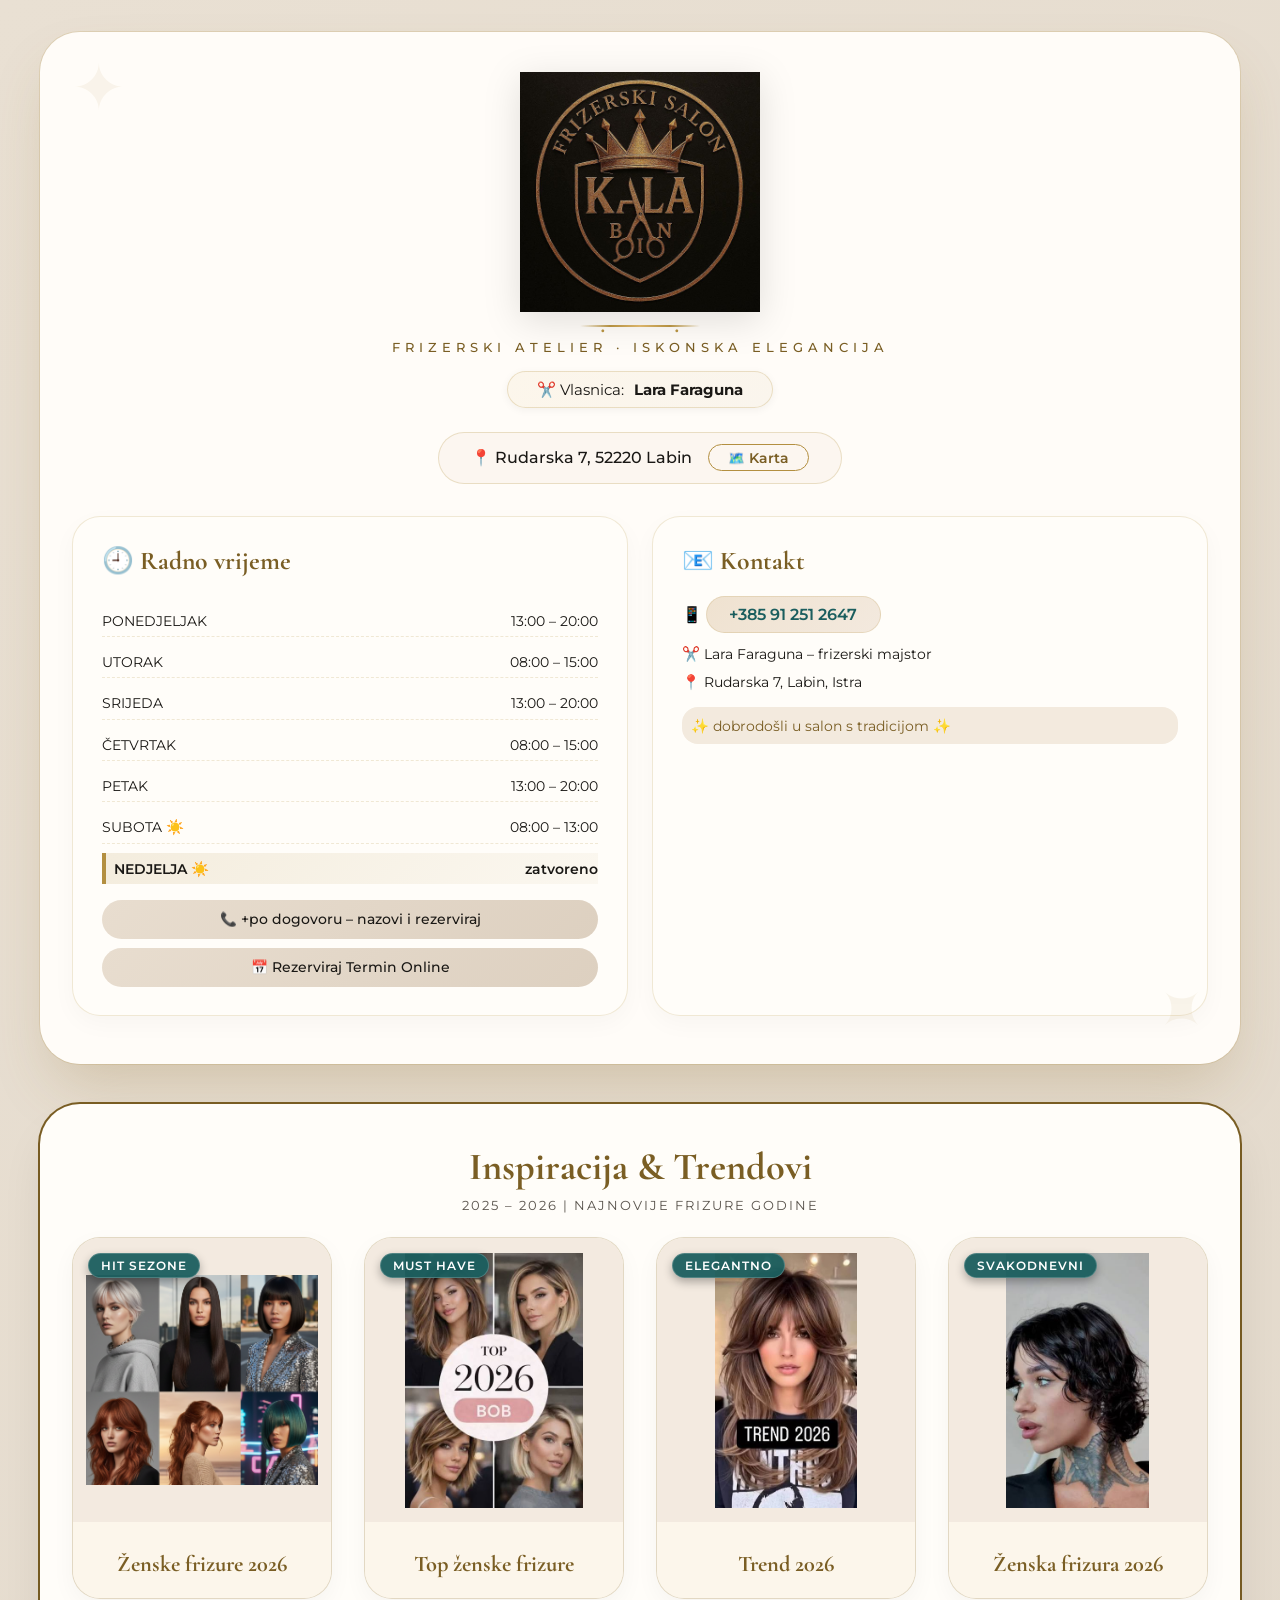
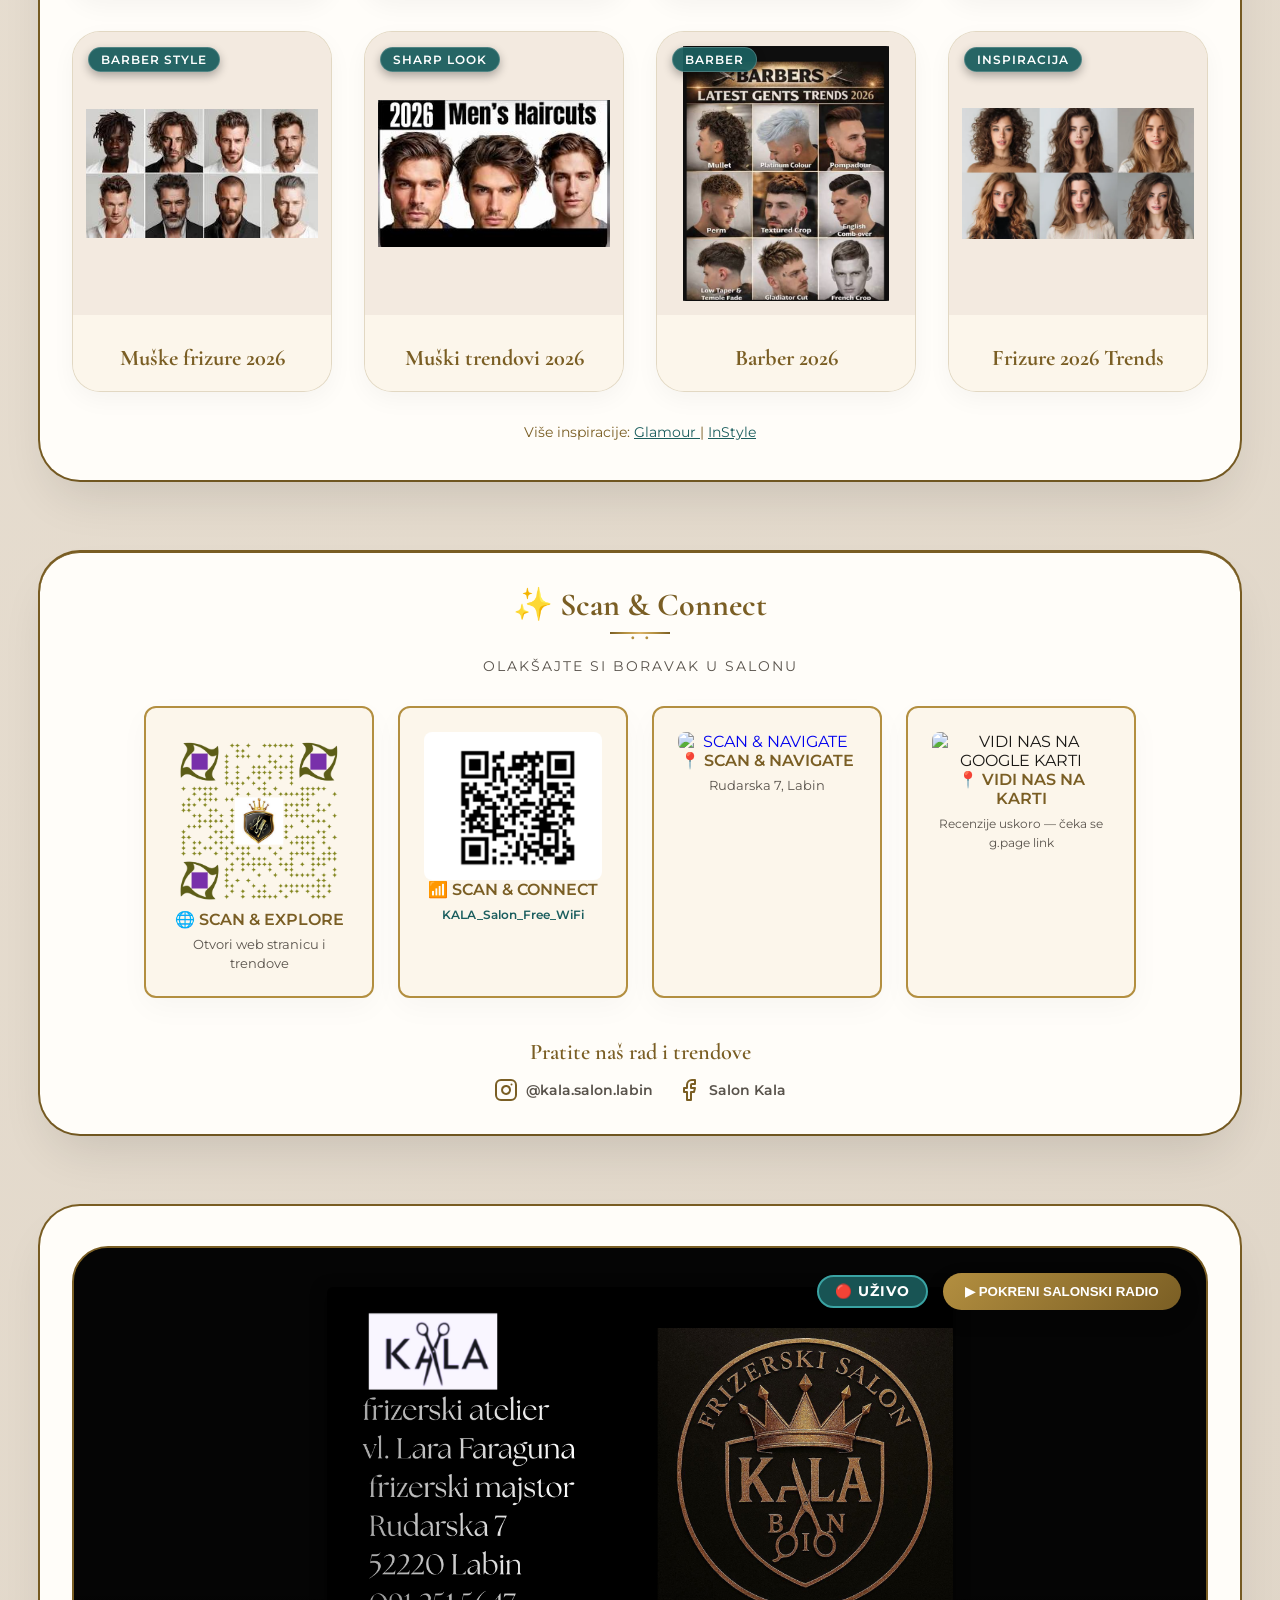
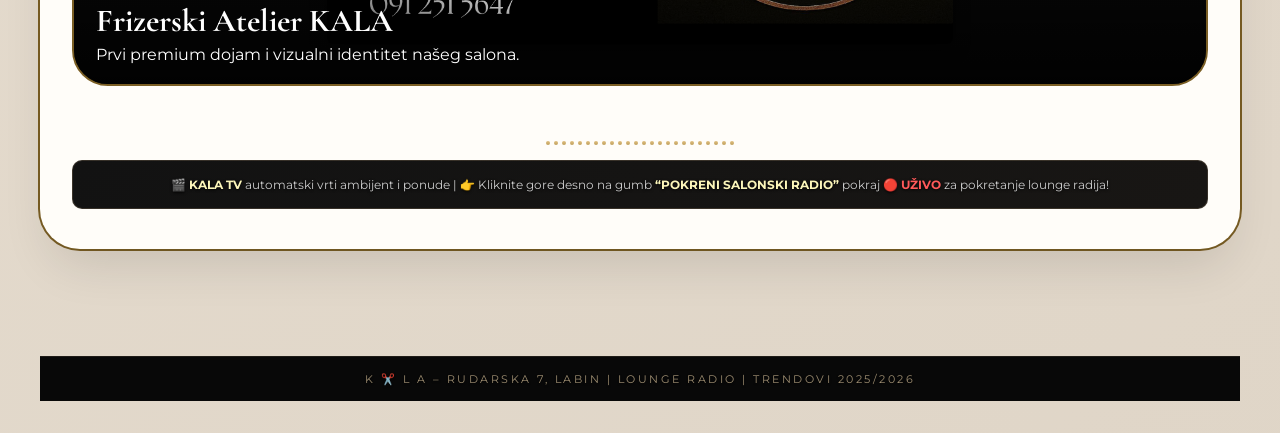
==== commit b6bca1ff: "Add Google Calendar booking button Co-authored-by: Zeljk018Bratic <117226289+Zeljk018Bratic@users.no" ====
--- a/index.html
+++ b/index.html
@@ -819,12 +819,12 @@
 
                 <div class="appointment" style="margin-top: 0.6rem;">
                     <a
-                        href="https://calendar.google.com/calendar/u/1/r/week/2026/9/14?cid=hr.christian%23holiday%40group.v.calendar.google.com"
+                        href="https://calendar.google.com/calendar/u/0/appointments/schedules/AcZssZ1btjguvLx3X5AuRFeS8odJlGXOvNkP3DnCT8lXkBJy4AP4q7yKH6KGd54wS7QqlDDvLwyfdbQi"
                         target="_blank"
                         rel="noopener noreferrer"
                         style="color: inherit; text-decoration: none;"
                     >
-                        📅 Kalendar
+                        📅 Rezerviraj Termin Online
                     </a>
                 </div>
 
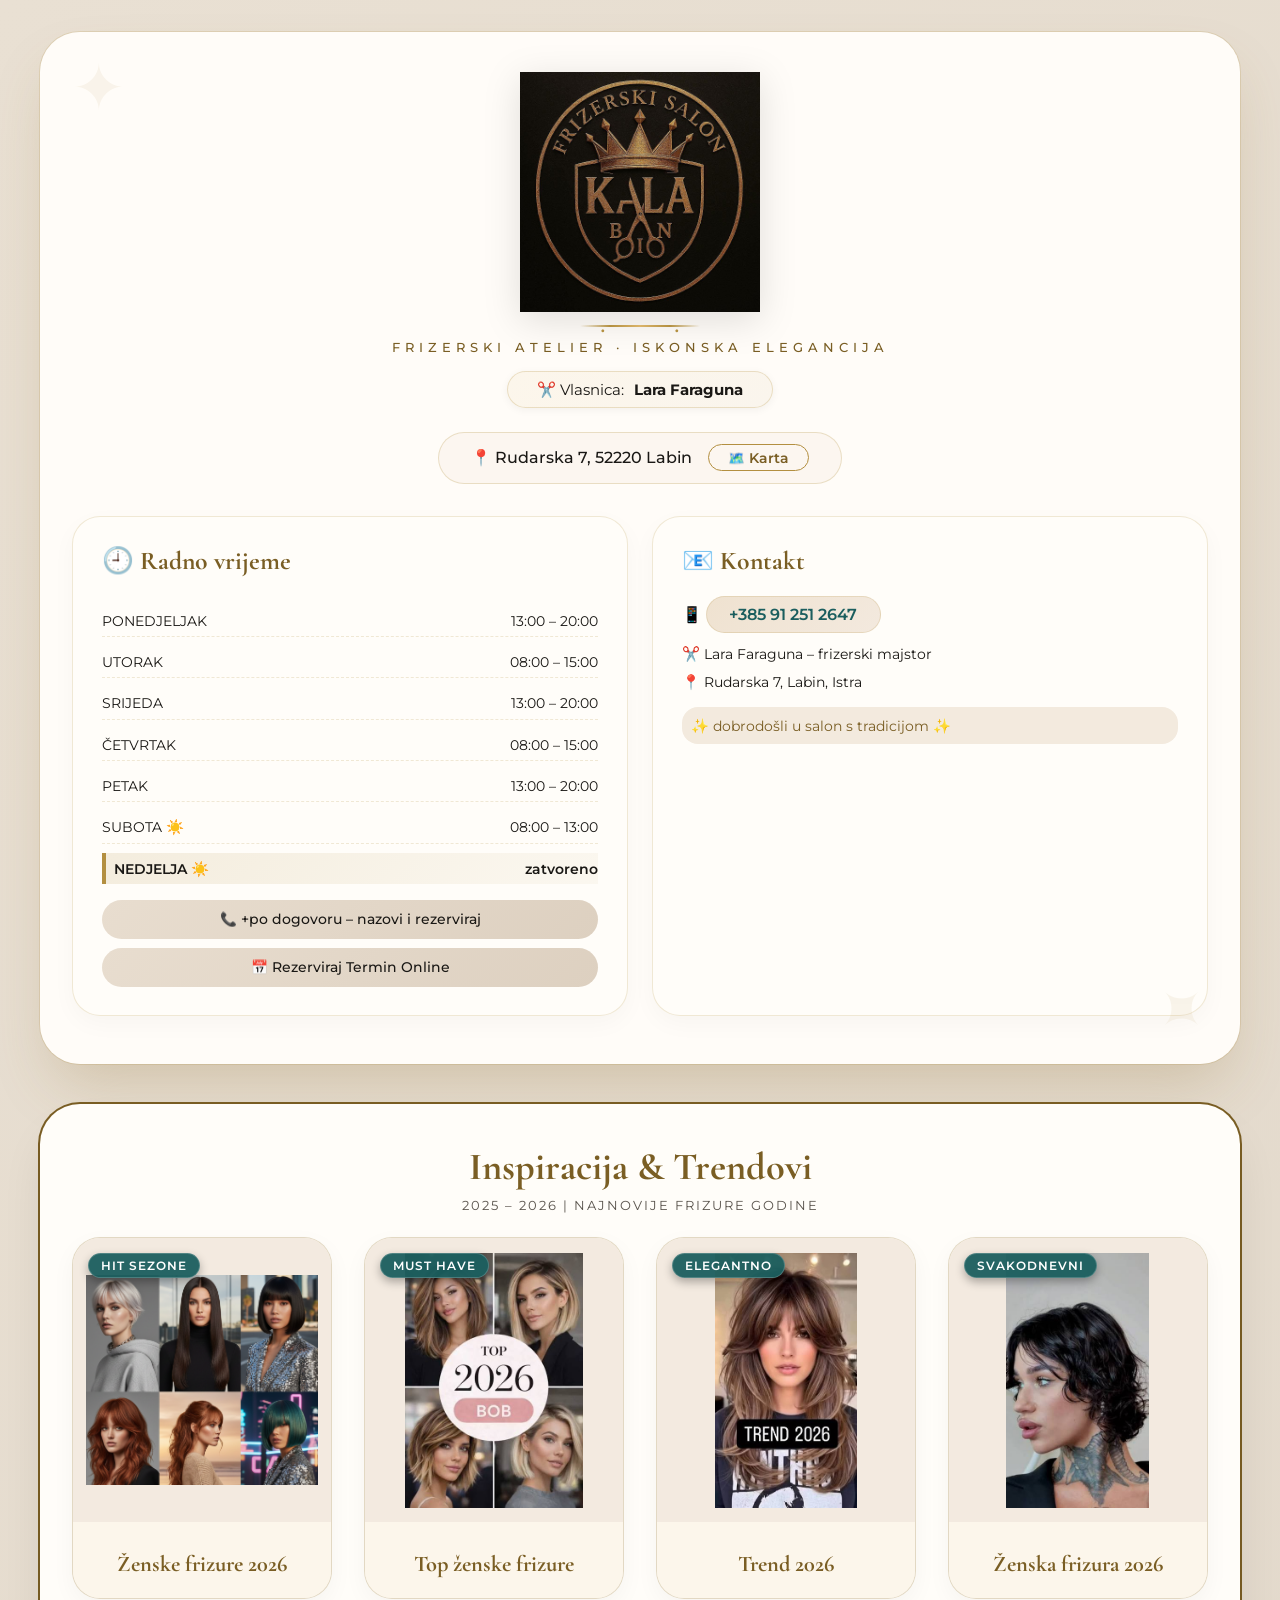
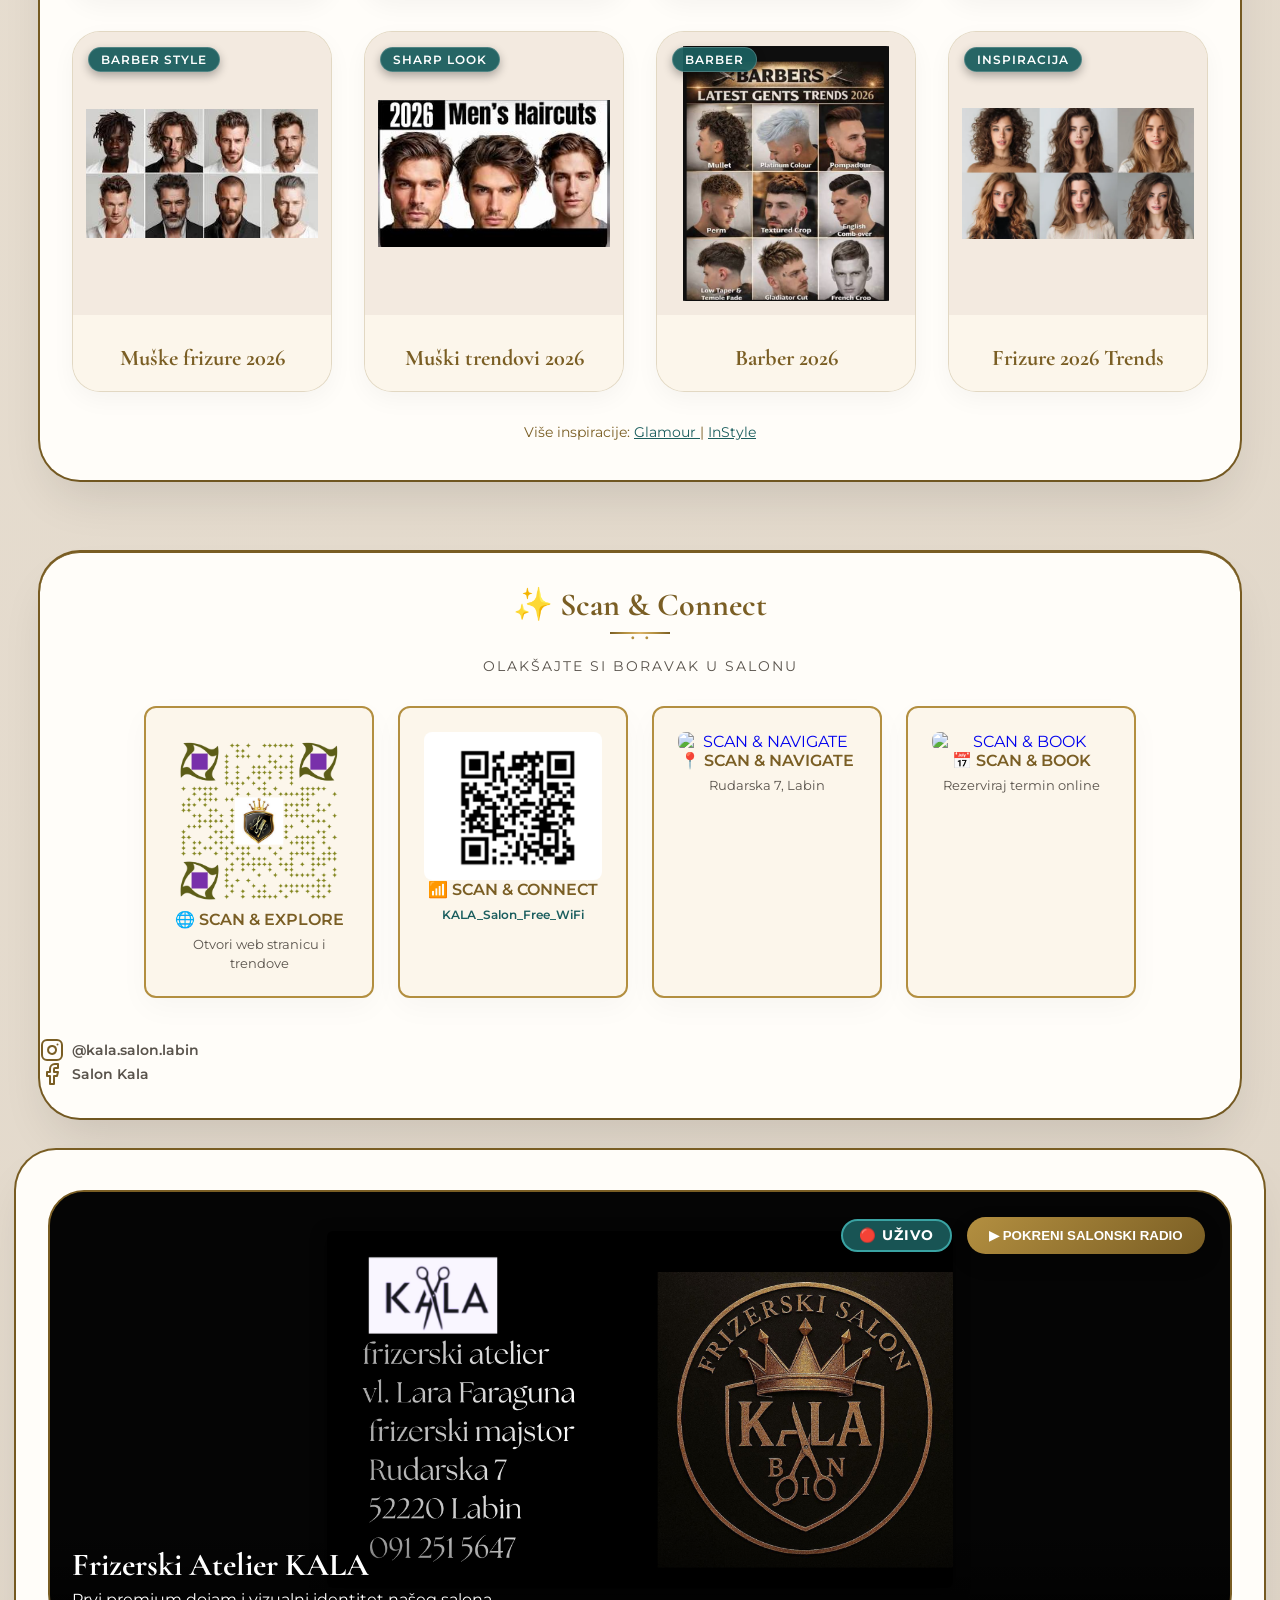
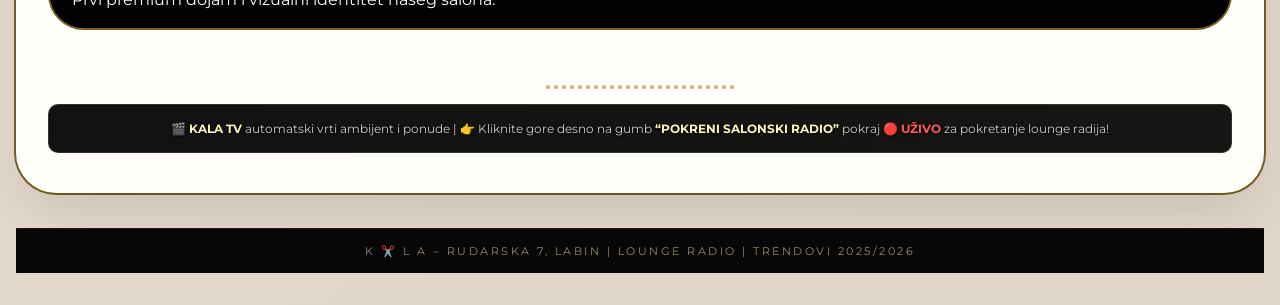
==== commit 7875910b: "Modify QR card for online booking and comments Updated the QR card section to include online booking" ====
--- a/index.html
+++ b/index.html
@@ -1262,48 +1262,18 @@
                 <span style="color: var(--text-light); font-size: 0.8rem;">Rudarska 7, Labin</span>
             </div>
 
-            <!-- 4. KARTICA: interim dok ne stigne pravi review link -->
+             <!-- 4. KARTICA: REZERVACIJA ONLINE -->
             <div class="qr-card" style="text-align: center; background-color: var(--bg-light); padding: 1.5rem; border-radius: 12px; border: 1px solid var(--gold-dark);">
-                <img src="https://quickchart.io/qr?text=https%3A%2F%2Fwww.google.com%2Fmaps%2Fplace%2FKALA%2C%2Bobrt%2Bza%2Bfrizerske%2Busluge%2C%2Bvl.%2BLara%2BFaraguna%2F%4045.0923401%2C14.1204451%2C17z%2Fdata%3D%214m8%213m7%211s0x47634929554730c5%3A0xac67ad56fc66b5b%218m2%213d45.0920826%214d14.120488%219m1%211b1%2116s%252Fg%252F11zxjfxbxf%3Fhl%3Dde%26entry%3Dttu&dark=1a1a1a&light=d4af37&ecLevel=H&size=300" alt="VIDI NAS NA GOOGLE KARTI" style="width:150px; height:150px; display:block; margin:0 auto 1rem auto; border-radius: 8px;">
-                <p style="color: var(--gold-dark); font-weight: 600; margin-bottom: 0.3rem;">📍 VIDI NAS NA KARTI</p>
-                <span style="color: var(--text-light); font-size: 0.75rem;">Recenzije uskoro — čeka se g.page link</span>
+                <a href="https://calendar.google.com/calendar/u/0/appointments/schedules/AcZssZ1btjguvLx3X5AuRFeS8odJlGXOvNkP3DnCT8lXkBJy4AP4q7yKH6KGd54wS7QqlDDvLwyfdbQi" target="_blank" rel="noopener noreferrer" style="text-decoration:none;">
+                    <img src="https://quickchart.io/qr?text=https%3A%2F%2Fcalendar.google.com%2Fcalendar%2Fu%2F0%2Fappointments%2Fschedules%2FAcZssZ1btjguvLx3X5AuRFeS8odJlGXOvNkP3DnCT8lXkBJy4AP4q7yKH6KGd54wS7QqlDDvLwyfdbQi&dark=1a1a1a&light=d4af37&ecLevel=H&size=300" alt="SCAN & BOOK" style="width:150px; height:150px; display:block; margin:0 auto 1rem auto; border-radius: 8px;">
+                </a>
+                <p style="color: var(--gold-dark); font-weight: 600; margin-bottom: 0.3rem;">📅 SCAN & BOOK</p>
+                <span style="color: var(--text-light); font-size: 0.8rem;">Rezerviraj termin online</span>
             </div>
         </div>
 
         <!-- DRUŠTVENE MREŽE -->
-
-        <div
-            class="social-links"
-            style="
-                text-align: center;
-                margin-top: 2rem;
-            "
-        >
-
-            <p
-                style="
-                    font-family: 'Cormorant Garamond', serif;
-                    font-size: 1.4rem;
-                    color: var(--gold-dark);
-                    margin-bottom: 0.8rem;
-                    font-weight: 600;
-                "
-            >
-                Pratite naš rad i trendove
-            </p>
-
-
-            <div
-                style="
-                    display: flex;
-                    justify-content: center;
-                    gap: 1.5rem;
-                    align-items: center;
-                    flex-wrap: wrap;
-                "
-            >
-
-
+        
 <!-- INSTAGRAM -->
 
                 
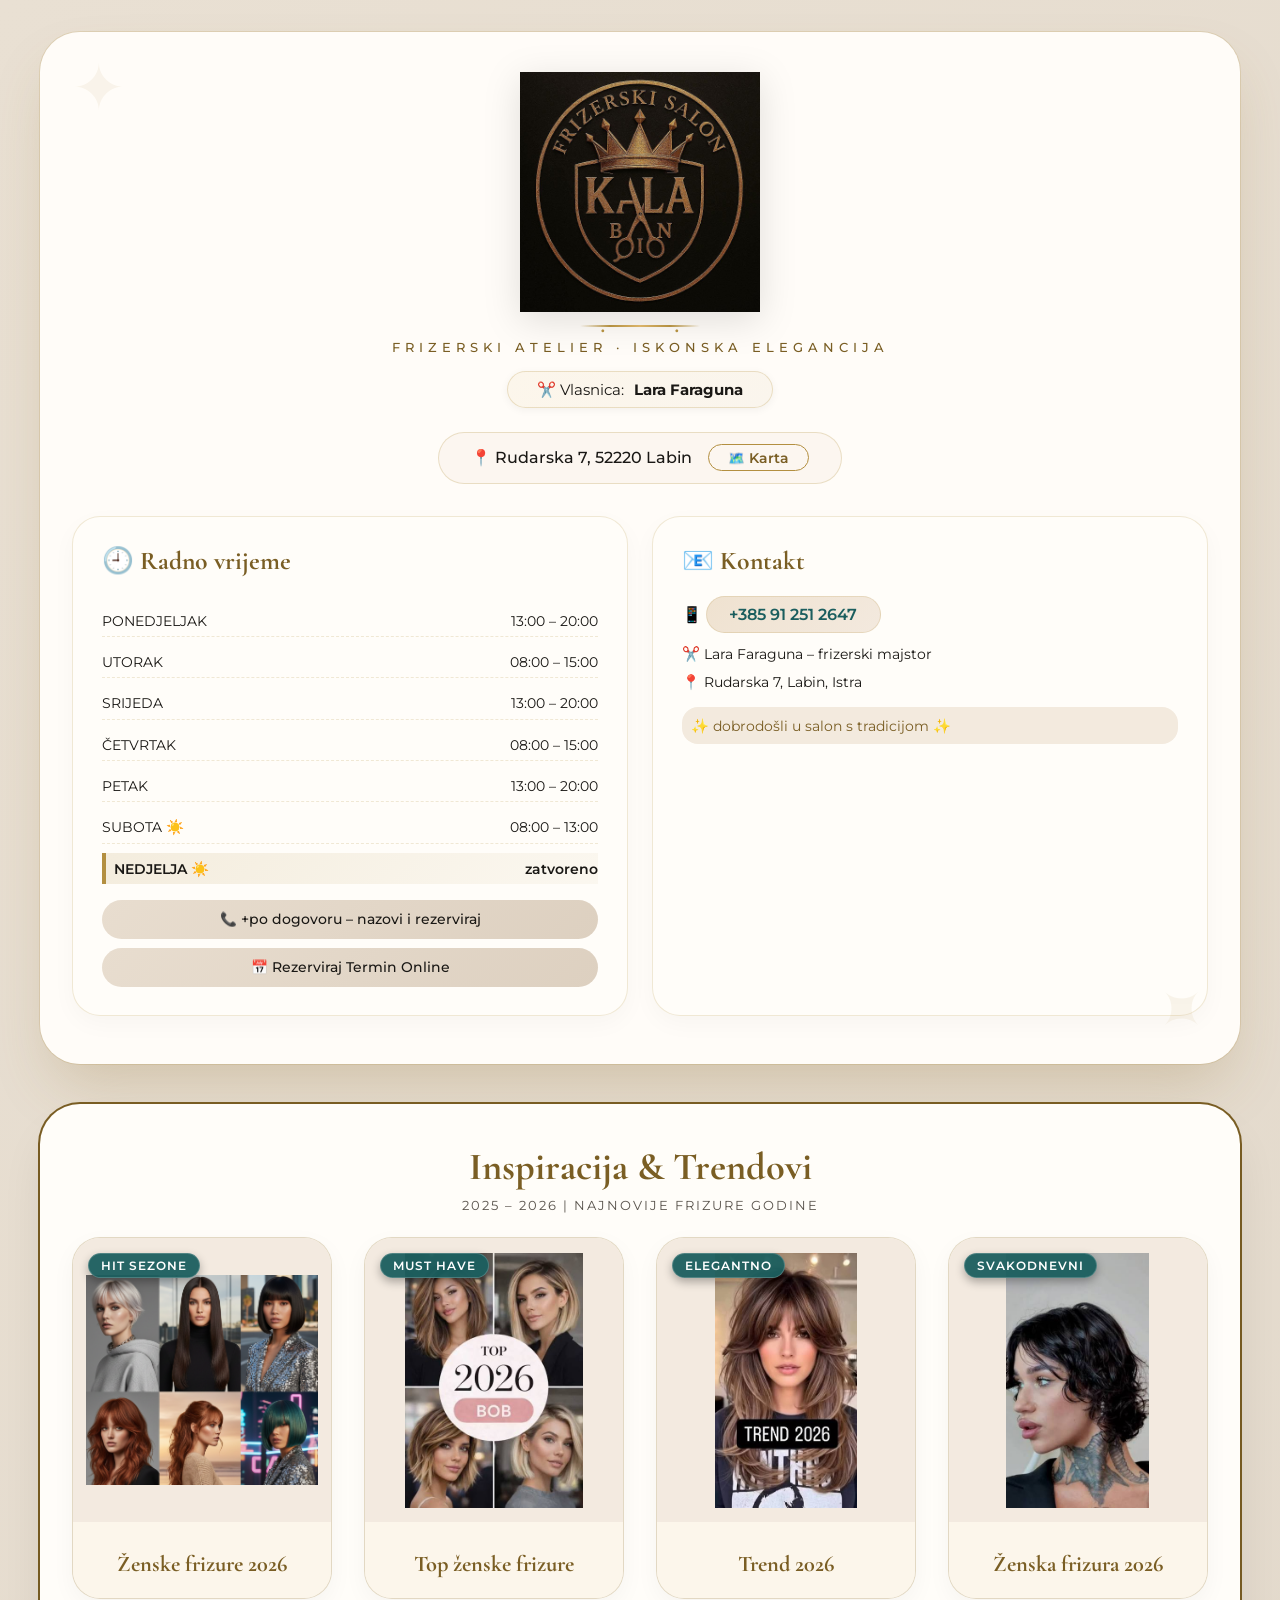
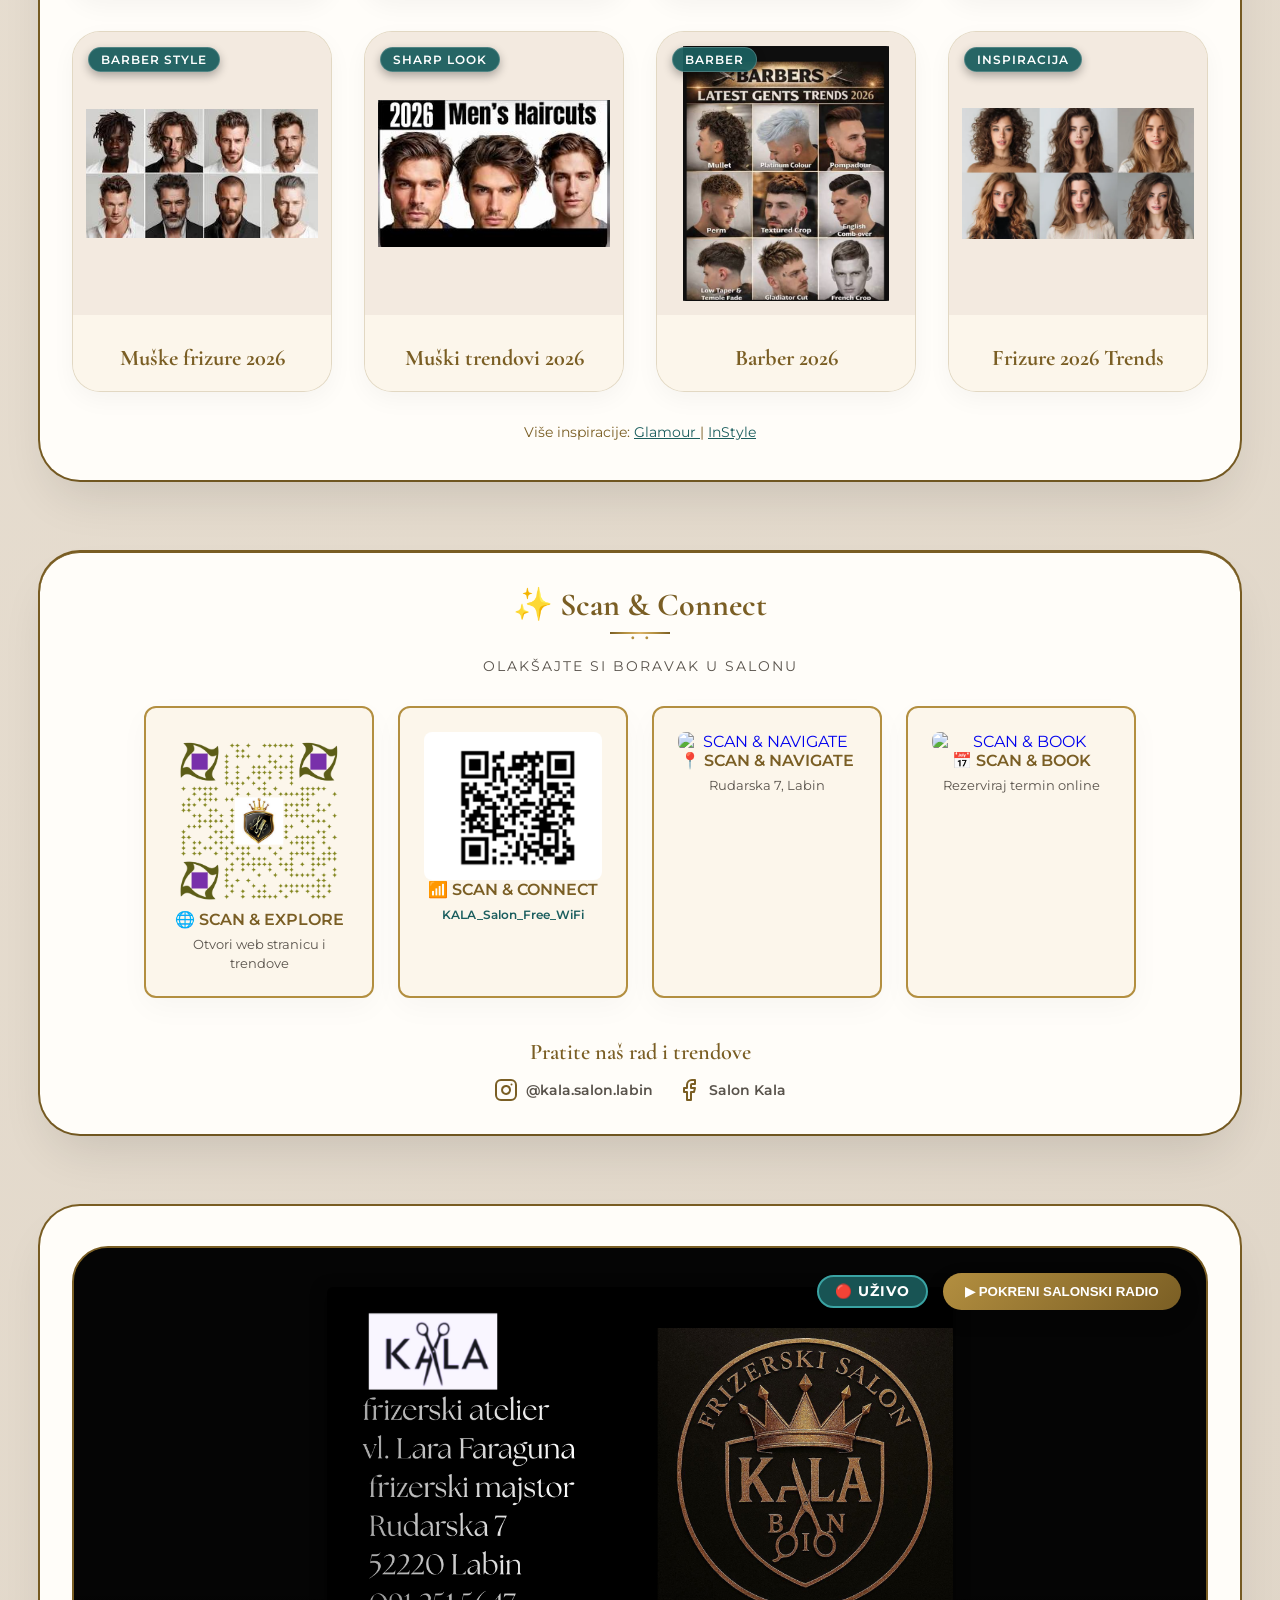
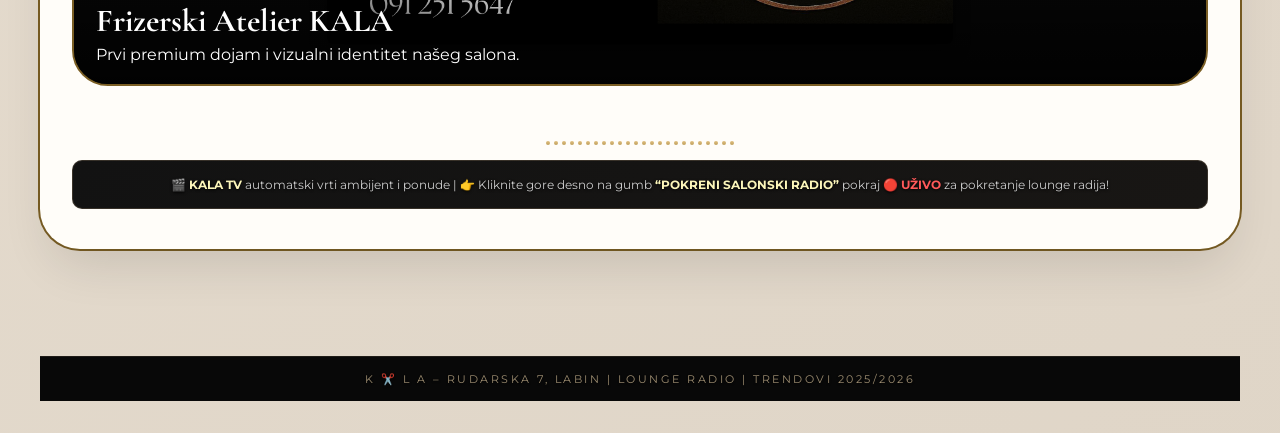
==== commit 90b6a9b3: "Add social links section to index.html Added social links section with styling and content." ====
--- a/index.html
+++ b/index.html
@@ -1272,8 +1272,11 @@
             </div>
         </div>
 
-        <!-- DRUŠTVENE MREŽE -->
-        
+            <!-- DRUŠTVENE MREŽE -->
+        <div class="social-links" style="text-align: center; margin-top: 2rem;">
+            <p style="font-family: 'Cormorant Garamond', serif; font-size: 1.4rem; color: var(--gold-dark); margin-bottom: 0.8rem; font-weight: 600;">Pratite naš rad i trendove</p>
+            <div style="display: flex; justify-content: center; gap: 1.5rem; align-items: center; flex-wrap: wrap;">
+
 <!-- INSTAGRAM -->
 
                 
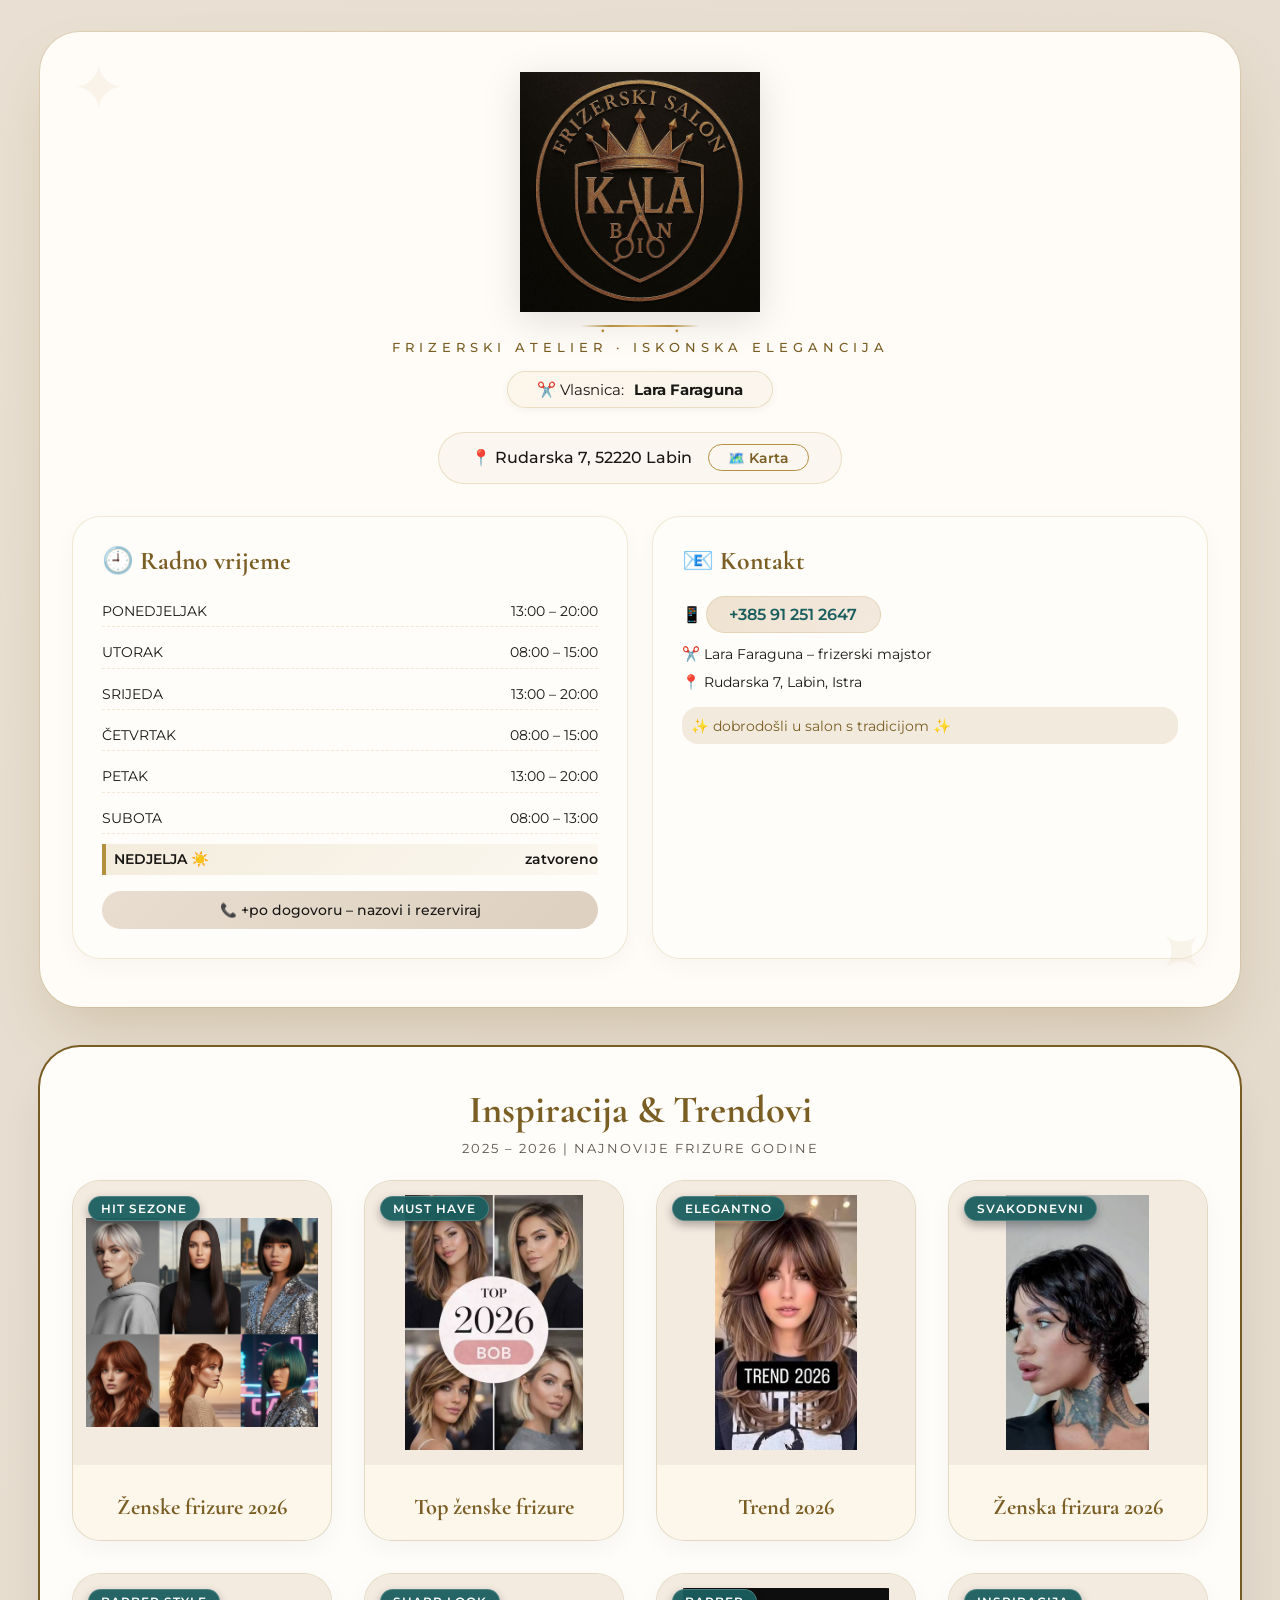
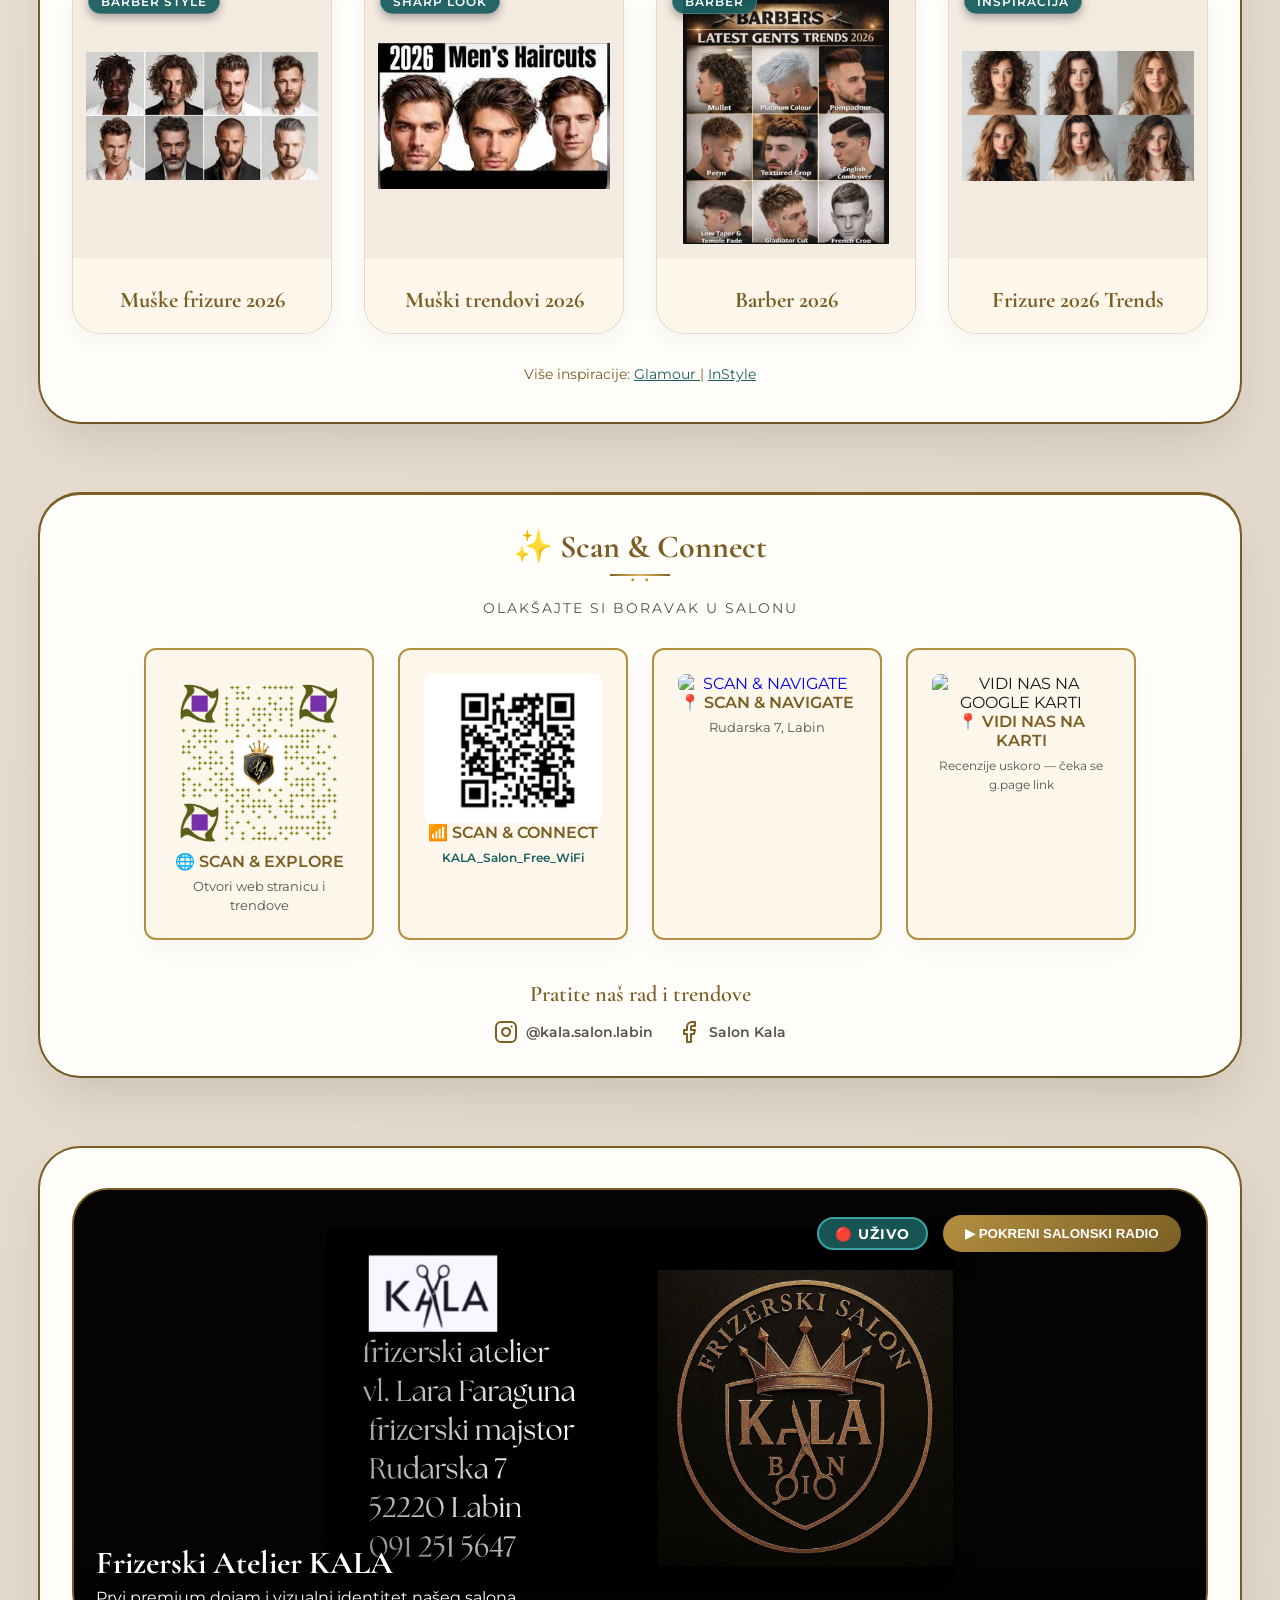
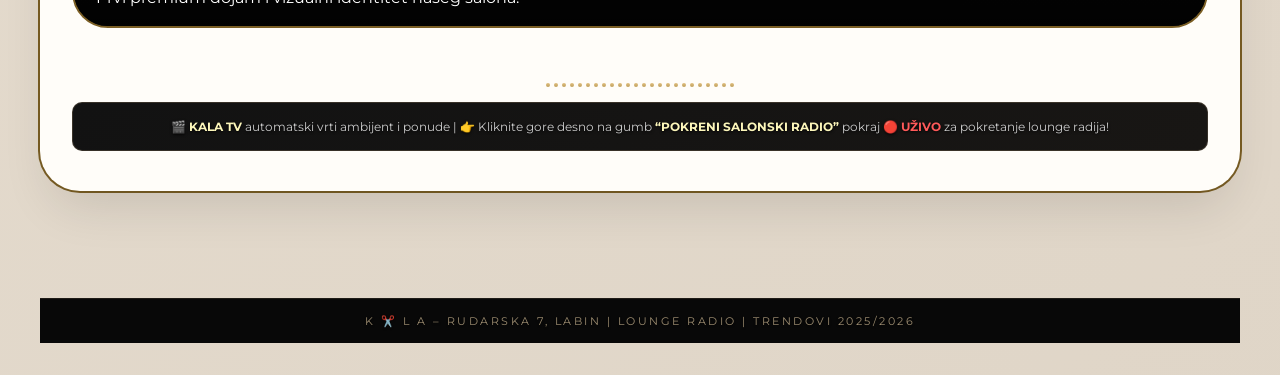
==== commit 1c21bb38: "Merge 19d2316959a2c4f1e70fd914aebf8d0ed03302e7 into 90b6a9b34af4cf0298c6b298f8e25b812fa4604f" ====
--- a/index.html
+++ b/index.html
@@ -254,27 +254,6 @@
             font-size: 1.6rem;
             color: var(--gold-dark);
             margin-bottom: 1.2rem;
-        }
-
-        .holiday-banner {
-            margin-bottom: 0;
-            padding: 0;
-            border-radius: 16px;
-            background: rgba(179, 143, 64, 0.12);
-            border: 0 solid rgba(179, 143, 64, 0.28);
-            color: var(--gold-dark);
-            font-weight: 600;
-            max-height: 0;
-            opacity: 0;
-            overflow: hidden;
-        }
-
-        .holiday-banner.active {
-            margin-bottom: 1rem;
-            padding: 0.75rem 1rem;
-            border-width: 1px;
-            max-height: 6rem;
-            opacity: 1;
         }
 
         .hours-table p {
@@ -765,15 +744,6 @@
 
                 <h3>🕘 Radno vrijeme</h3>
 
-                <div
-                    id="holidayBanner"
-                    class="holiday-banner"
-                    role="status"
-                    aria-live="polite"
-                    aria-atomic="true"
-                    aria-hidden="true"
-                ></div>
-
                 <div class="hours-table" id="hoursTable">
 
                     <p data-day="1">
@@ -802,7 +772,7 @@
                     </p>
 
                     <p data-day="6">
-                        <span>SUBOTA ☀️</span>
+                        <span>SUBOTA</span>
                         <span>08:00 – 13:00</span>
                     </p>
 
@@ -815,17 +785,6 @@
 
                 <div class="appointment">
                     📞 +po dogovoru – nazovi i rezerviraj
-                </div>
-
-                <div class="appointment" style="margin-top: 0.6rem;">
-                    <a
-                        href="https://calendar.google.com/calendar/u/0/appointments/schedules/AcZssZ1btjguvLx3X5AuRFeS8odJlGXOvNkP3DnCT8lXkBJy4AP4q7yKH6KGd54wS7QqlDDvLwyfdbQi"
-                        target="_blank"
-                        rel="noopener noreferrer"
-                        style="color: inherit; text-decoration: none;"
-                    >
-                        📅 Rezerviraj Termin Online
-                    </a>
                 </div>
 
             </div>
@@ -1262,20 +1221,47 @@
                 <span style="color: var(--text-light); font-size: 0.8rem;">Rudarska 7, Labin</span>
             </div>
 
-             <!-- 4. KARTICA: REZERVACIJA ONLINE -->
+            <!-- 4. KARTICA: interim dok ne stigne pravi review link -->
             <div class="qr-card" style="text-align: center; background-color: var(--bg-light); padding: 1.5rem; border-radius: 12px; border: 1px solid var(--gold-dark);">
-                <a href="https://calendar.google.com/calendar/u/0/appointments/schedules/AcZssZ1btjguvLx3X5AuRFeS8odJlGXOvNkP3DnCT8lXkBJy4AP4q7yKH6KGd54wS7QqlDDvLwyfdbQi" target="_blank" rel="noopener noreferrer" style="text-decoration:none;">
-                    <img src="https://quickchart.io/qr?text=https%3A%2F%2Fcalendar.google.com%2Fcalendar%2Fu%2F0%2Fappointments%2Fschedules%2FAcZssZ1btjguvLx3X5AuRFeS8odJlGXOvNkP3DnCT8lXkBJy4AP4q7yKH6KGd54wS7QqlDDvLwyfdbQi&dark=1a1a1a&light=d4af37&ecLevel=H&size=300" alt="SCAN & BOOK" style="width:150px; height:150px; display:block; margin:0 auto 1rem auto; border-radius: 8px;">
-                </a>
-                <p style="color: var(--gold-dark); font-weight: 600; margin-bottom: 0.3rem;">📅 SCAN & BOOK</p>
-                <span style="color: var(--text-light); font-size: 0.8rem;">Rezerviraj termin online</span>
+                <img src="https://quickchart.io/qr?text=https%3A%2F%2Fwww.google.com%2Fmaps%2Fplace%2FKALA%2C%2Bobrt%2Bza%2Bfrizerske%2Busluge%2C%2Bvl.%2BLara%2BFaraguna%2F%4045.0923401%2C14.1204451%2C17z%2Fdata%3D%214m8%213m7%211s0x47634929554730c5%3A0xac67ad56fc66b5b%218m2%213d45.0920826%214d14.120488%219m1%211b1%2116s%252Fg%252F11zxjfxbxf%3Fhl%3Dde%26entry%3Dttu&dark=1a1a1a&light=d4af37&ecLevel=H&size=300" alt="VIDI NAS NA GOOGLE KARTI" style="width:150px; height:150px; display:block; margin:0 auto 1rem auto; border-radius: 8px;">
+                <p style="color: var(--gold-dark); font-weight: 600; margin-bottom: 0.3rem;">📍 VIDI NAS NA KARTI</p>
+                <span style="color: var(--text-light); font-size: 0.75rem;">Recenzije uskoro — čeka se g.page link</span>
             </div>
         </div>
 
-            <!-- DRUŠTVENE MREŽE -->
-        <div class="social-links" style="text-align: center; margin-top: 2rem;">
-            <p style="font-family: 'Cormorant Garamond', serif; font-size: 1.4rem; color: var(--gold-dark); margin-bottom: 0.8rem; font-weight: 600;">Pratite naš rad i trendove</p>
-            <div style="display: flex; justify-content: center; gap: 1.5rem; align-items: center; flex-wrap: wrap;">
+        <!-- DRUŠTVENE MREŽE -->
+
+        <div
+            class="social-links"
+            style="
+                text-align: center;
+                margin-top: 2rem;
+            "
+        >
+
+            <p
+                style="
+                    font-family: 'Cormorant Garamond', serif;
+                    font-size: 1.4rem;
+                    color: var(--gold-dark);
+                    margin-bottom: 0.8rem;
+                    font-weight: 600;
+                "
+            >
+                Pratite naš rad i trendove
+            </p>
+
+
+            <div
+                style="
+                    display: flex;
+                    justify-content: center;
+                    gap: 1.5rem;
+                    align-items: center;
+                    flex-wrap: wrap;
+                "
+            >
+
 
 <!-- INSTAGRAM -->
 
@@ -1866,120 +1852,6 @@
     const phoneLink =
         document.getElementById('phoneLink');
 
-    const CROATIAN_HOLIDAYS_2026 = [
-        '2026-01-01', // Nova godina
-        '2026-01-06', // Sveta tri kralja
-        '2026-04-05', // Uskrs
-        '2026-04-06', // Uskrsni ponedjeljak
-        '2026-05-01', // Praznik rada
-        '2026-05-30', // Dan državnosti
-        '2026-06-04', // Tijelovo
-        '2026-06-22', // Dan antifašističke borbe
-        '2026-08-05', // Dan pobjede i domovinske zahvalnosti
-        '2026-08-15', // Velika Gospa
-        '2026-11-01', // Svi sveti
-        '2026-11-18', // Dan sjećanja na žrtve Domovinskog rata
-        '2026-12-25', // Božić
-        '2026-12-26'  // Sveti Stjepan
-    ];
-
-
-    function formatLocalIsoDate(date) {
-
-        const year = date.getFullYear();
-
-        const month = String(
-            date.getMonth() + 1
-        ).padStart(2, '0');
-
-        const day = String(
-            date.getDate()
-        ).padStart(2, '0');
-
-
-        return `${year}-${month}-${day}`;
-
-    }
-
-
-    function getEasterSunday(year) {
-
-        const a = year % 19;
-
-        const b = Math.floor(year / 100);
-
-        const c = year % 100;
-
-        const d = Math.floor(b / 4);
-
-        const e = b % 4;
-
-        const f = Math.floor((b + 8) / 25);
-
-        const g = Math.floor((b - f + 1) / 3);
-
-        const h = (19 * a + b - d - g + 15) % 30;
-
-        const i = Math.floor(c / 4);
-
-        const k = c % 4;
-
-        const l = (32 + 2 * e + 2 * i - h - k) % 7;
-
-        const m = Math.floor((a + 11 * h + 22 * l) / 451);
-
-        const month = Math.floor((h + l - 7 * m + 114) / 31);
-
-        const day = ((h + l - 7 * m + 114) % 31) + 1;
-
-
-        return new Date(year, month - 1, day);
-
-    }
-
-
-    function addDays(date, days) {
-
-        const nextDate = new Date(date);
-
-        nextDate.setDate(nextDate.getDate() + days);
-
-
-        return nextDate;
-
-    }
-
-
-    function getCroatianHolidays(year) {
-
-        if (year === 2026) {
-            return CROATIAN_HOLIDAYS_2026;
-        }
-
-
-        const easterSunday =
-            getEasterSunday(year);
-
-
-        return [
-            `${year}-01-01`, // Nova godina
-            `${year}-01-06`, // Sveta tri kralja
-            formatLocalIsoDate(easterSunday), // Uskrs
-            formatLocalIsoDate(addDays(easterSunday, 1)), // Uskrsni ponedjeljak
-            `${year}-05-01`, // Praznik rada
-            `${year}-05-30`, // Dan državnosti
-            formatLocalIsoDate(addDays(easterSunday, 60)), // Tijelovo
-            `${year}-06-22`, // Dan antifašističke borbe
-            `${year}-08-05`, // Dan pobjede i domovinske zahvalnosti
-            `${year}-08-15`, // Velika Gospa
-            `${year}-11-01`, // Svi sveti
-            `${year}-11-18`, // Dan sjećanja na žrtve Domovinskog rata
-            `${year}-12-25`, // Božić
-            `${year}-12-26` // Sveti Stjepan
-        ];
-
-    }
-
 
     let visualizerInterval = null;
 
@@ -2346,45 +2218,6 @@
     }
 
 
-    function checkPublicHoliday() {
-
-        const today = new Date();
-
-        const iso = formatLocalIsoDate(today);
-
-        const holidays =
-            getCroatianHolidays(
-                today.getFullYear()
-            );
-
-        const banner = document.getElementById('holidayBanner');
-
-
-        if (!banner) return;
-
-
-        if (holidays.includes(iso)) {
-
-            banner.textContent =
-                '🎉 Danas je državni praznik — salon je ZATVOREN';
-
-            banner.classList.add('active');
-
-            banner.setAttribute('aria-hidden', 'false');
-
-        } else {
-
-            banner.textContent = '';
-
-            banner.classList.remove('active');
-
-            banner.setAttribute('aria-hidden', 'true');
-
-        }
-
-    }
-
-
     function copyNumber(e) {
 
         e.preventDefault();
@@ -2500,8 +2333,6 @@
         bindEventsOnce();
 
         highlightToday();
-
-        checkPublicHoliday();
 
         updateBars();
 
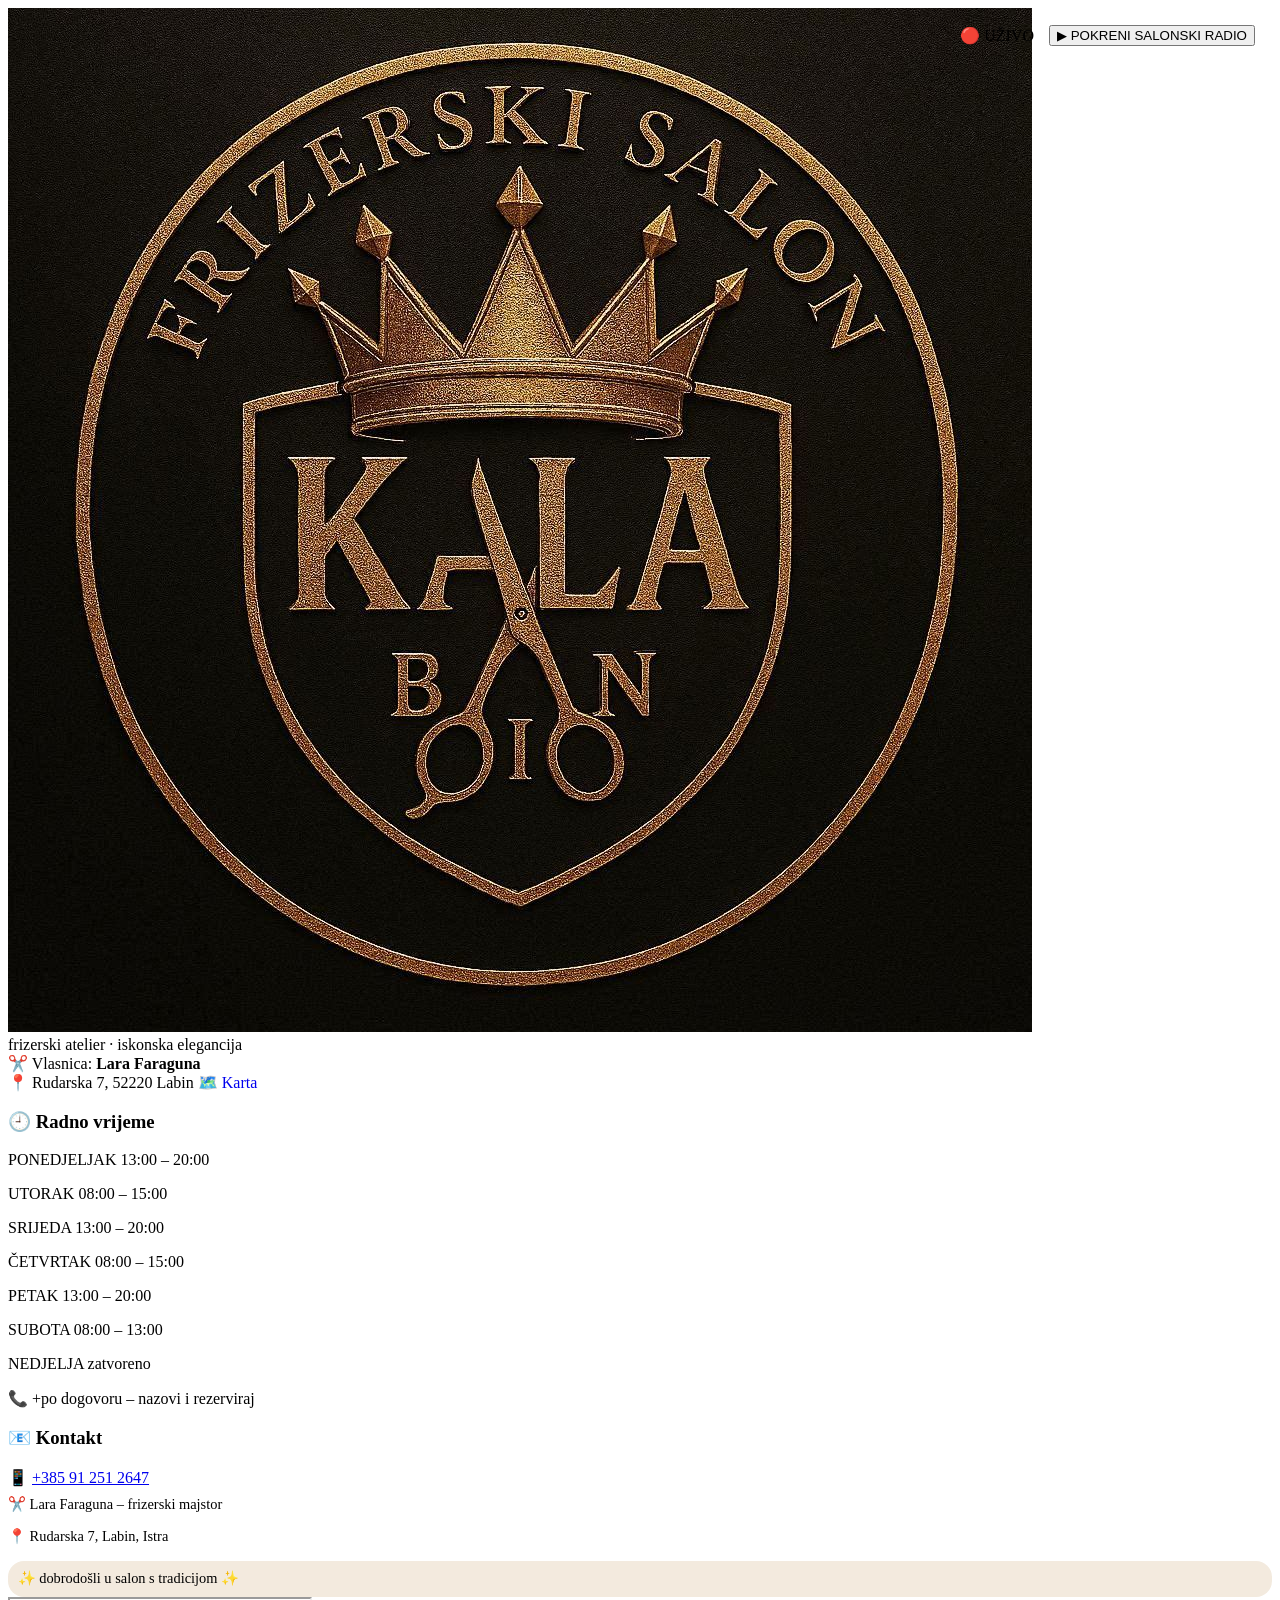
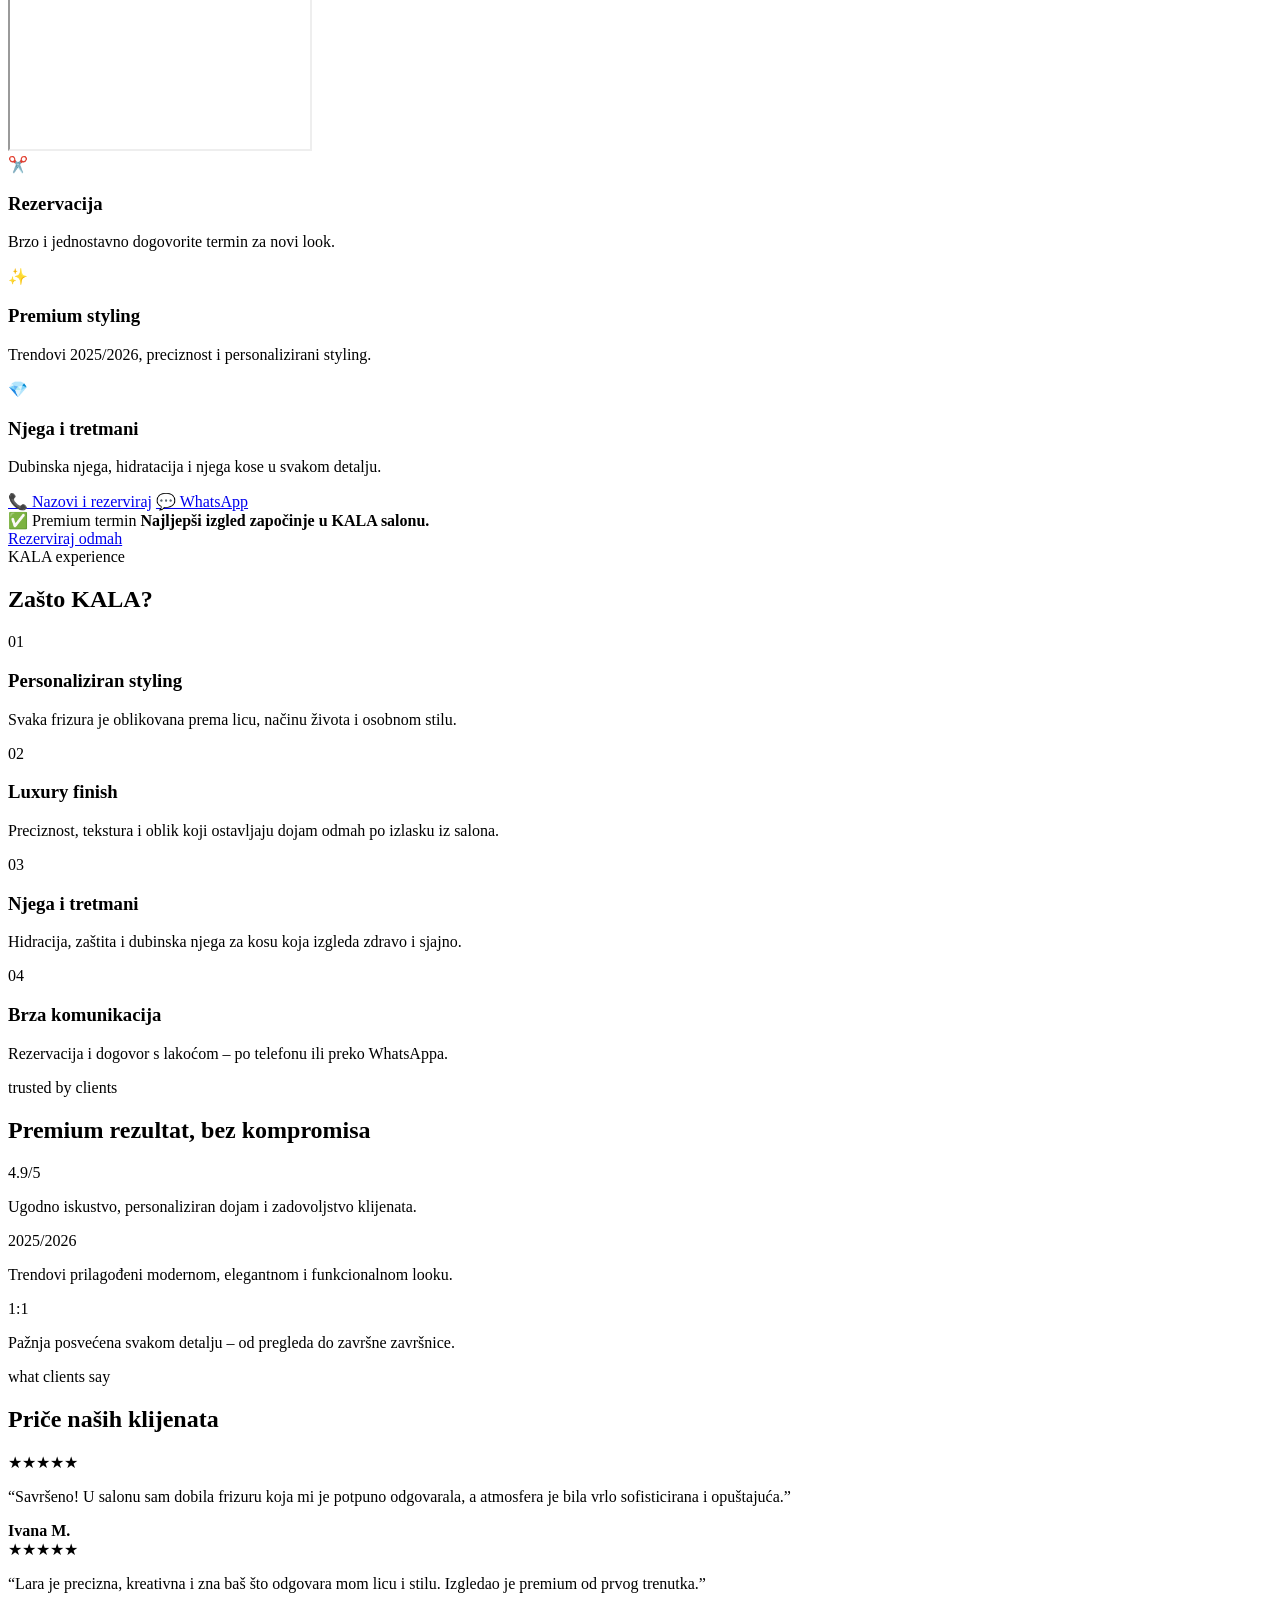
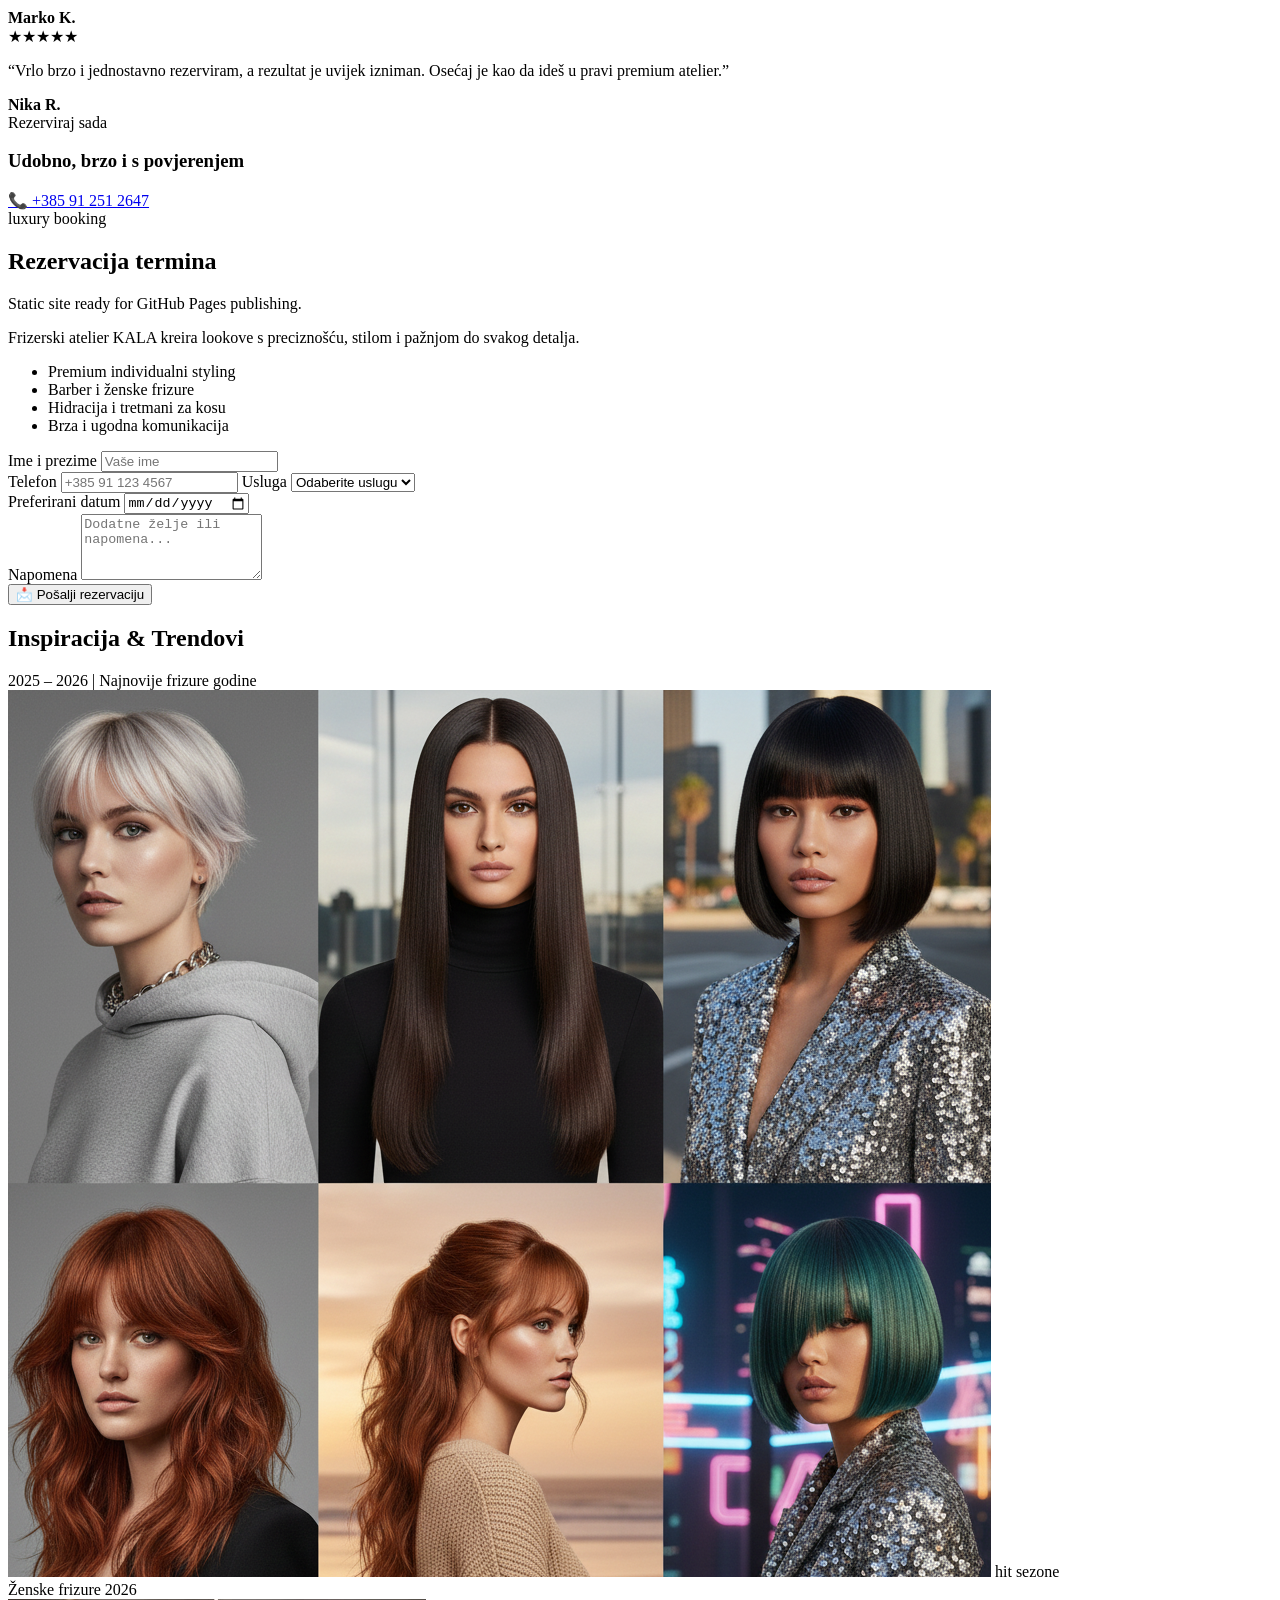
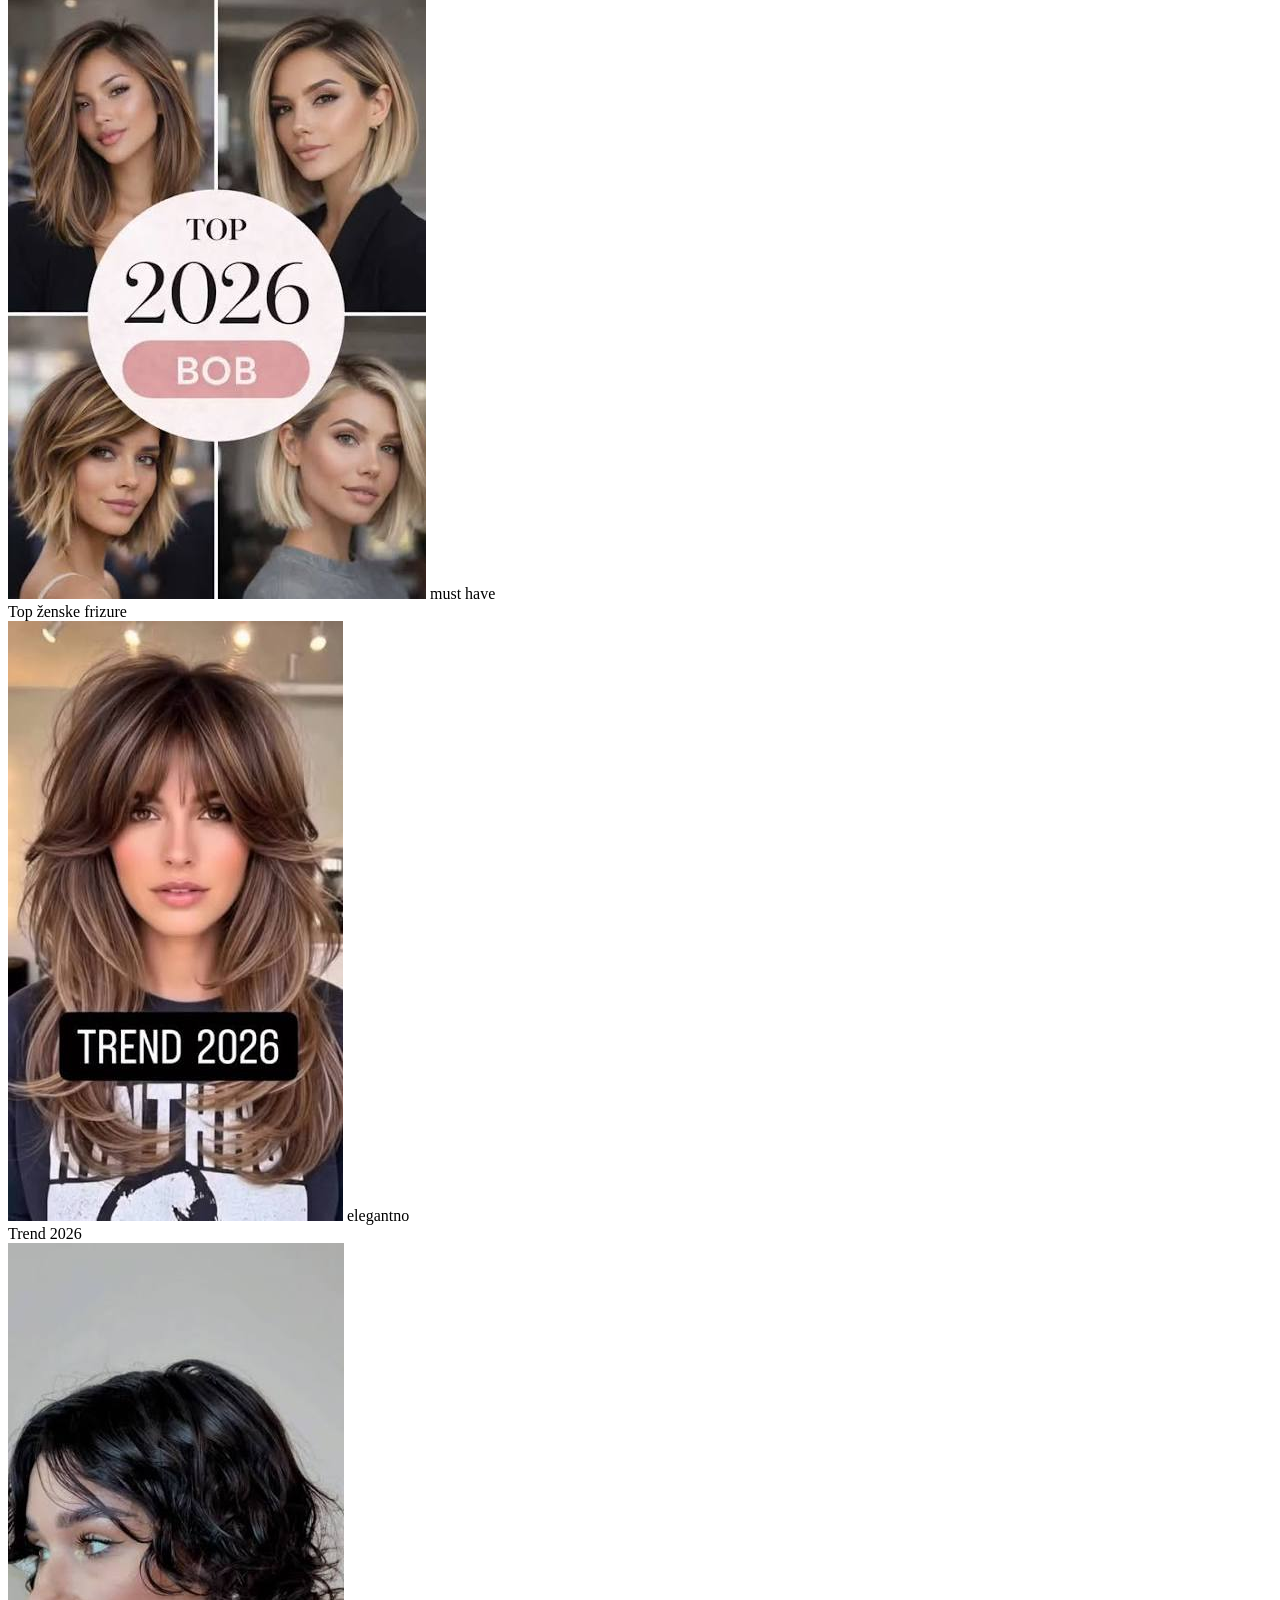
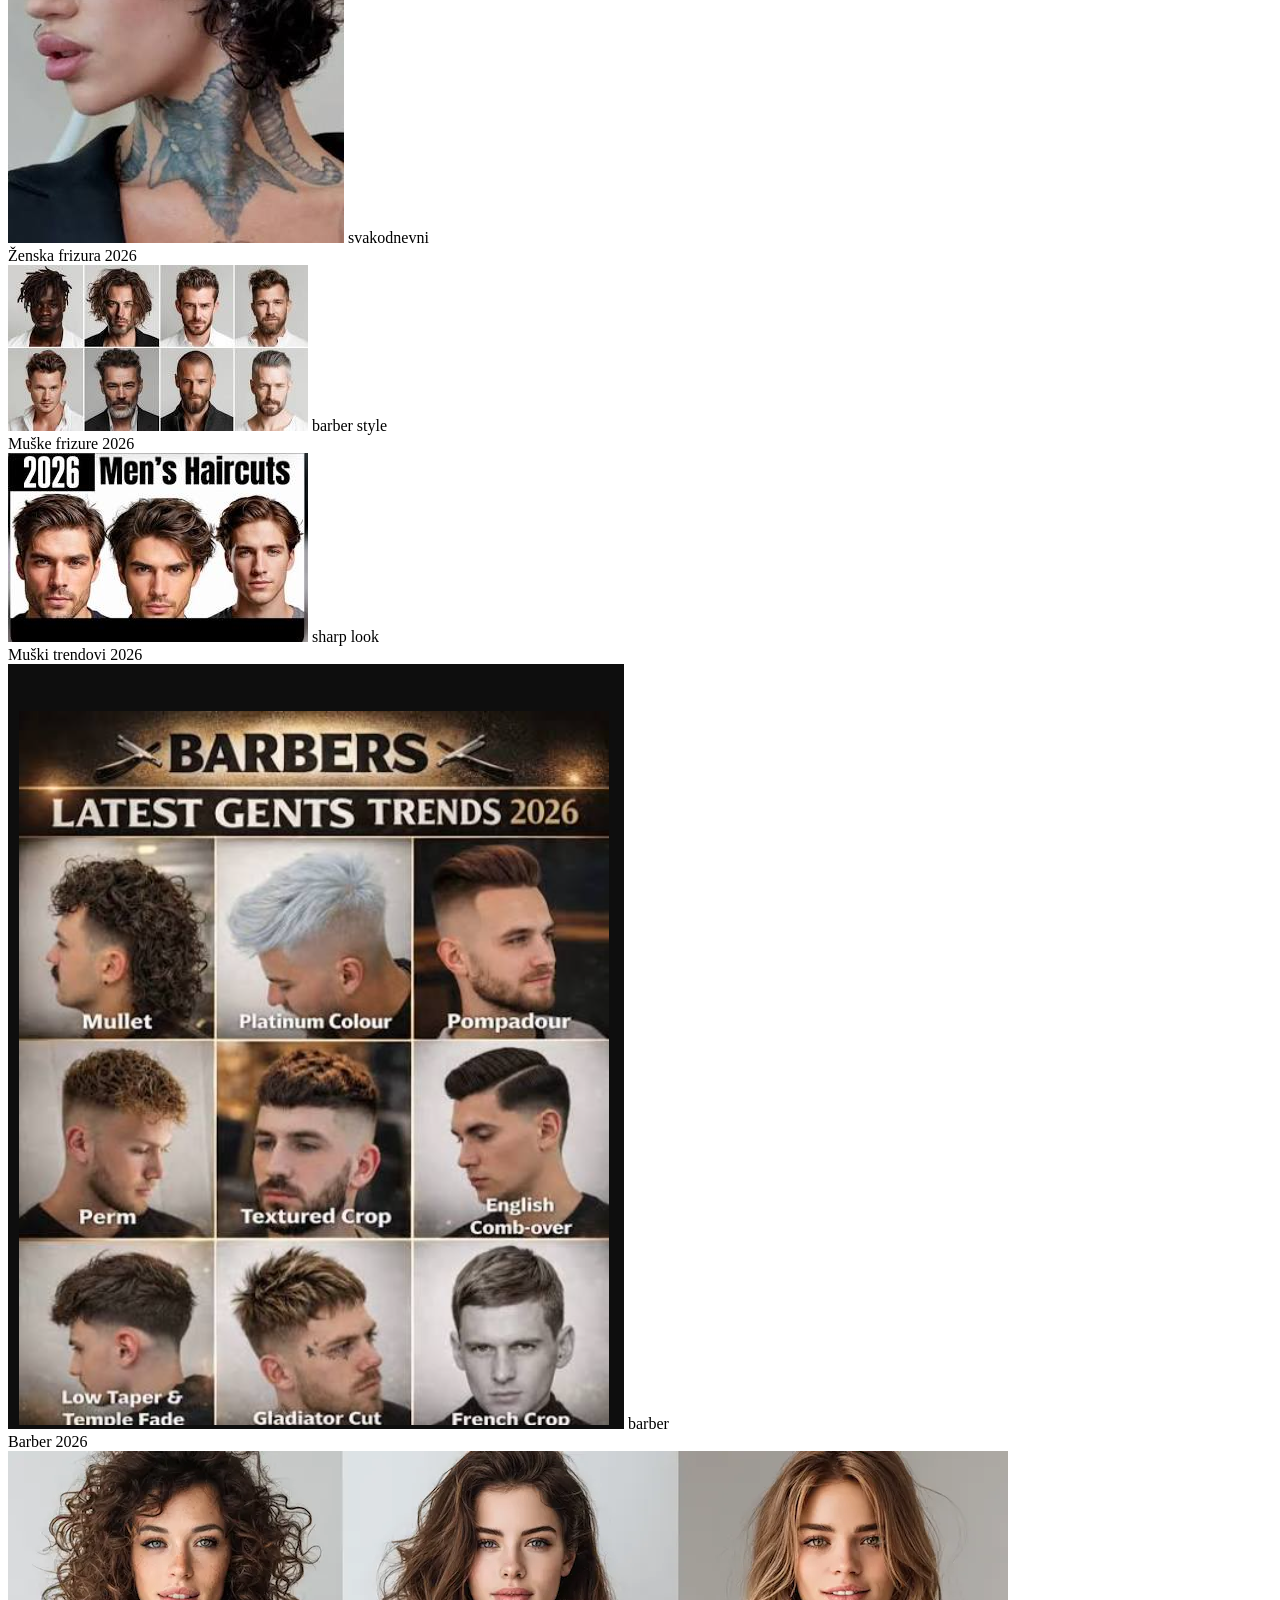
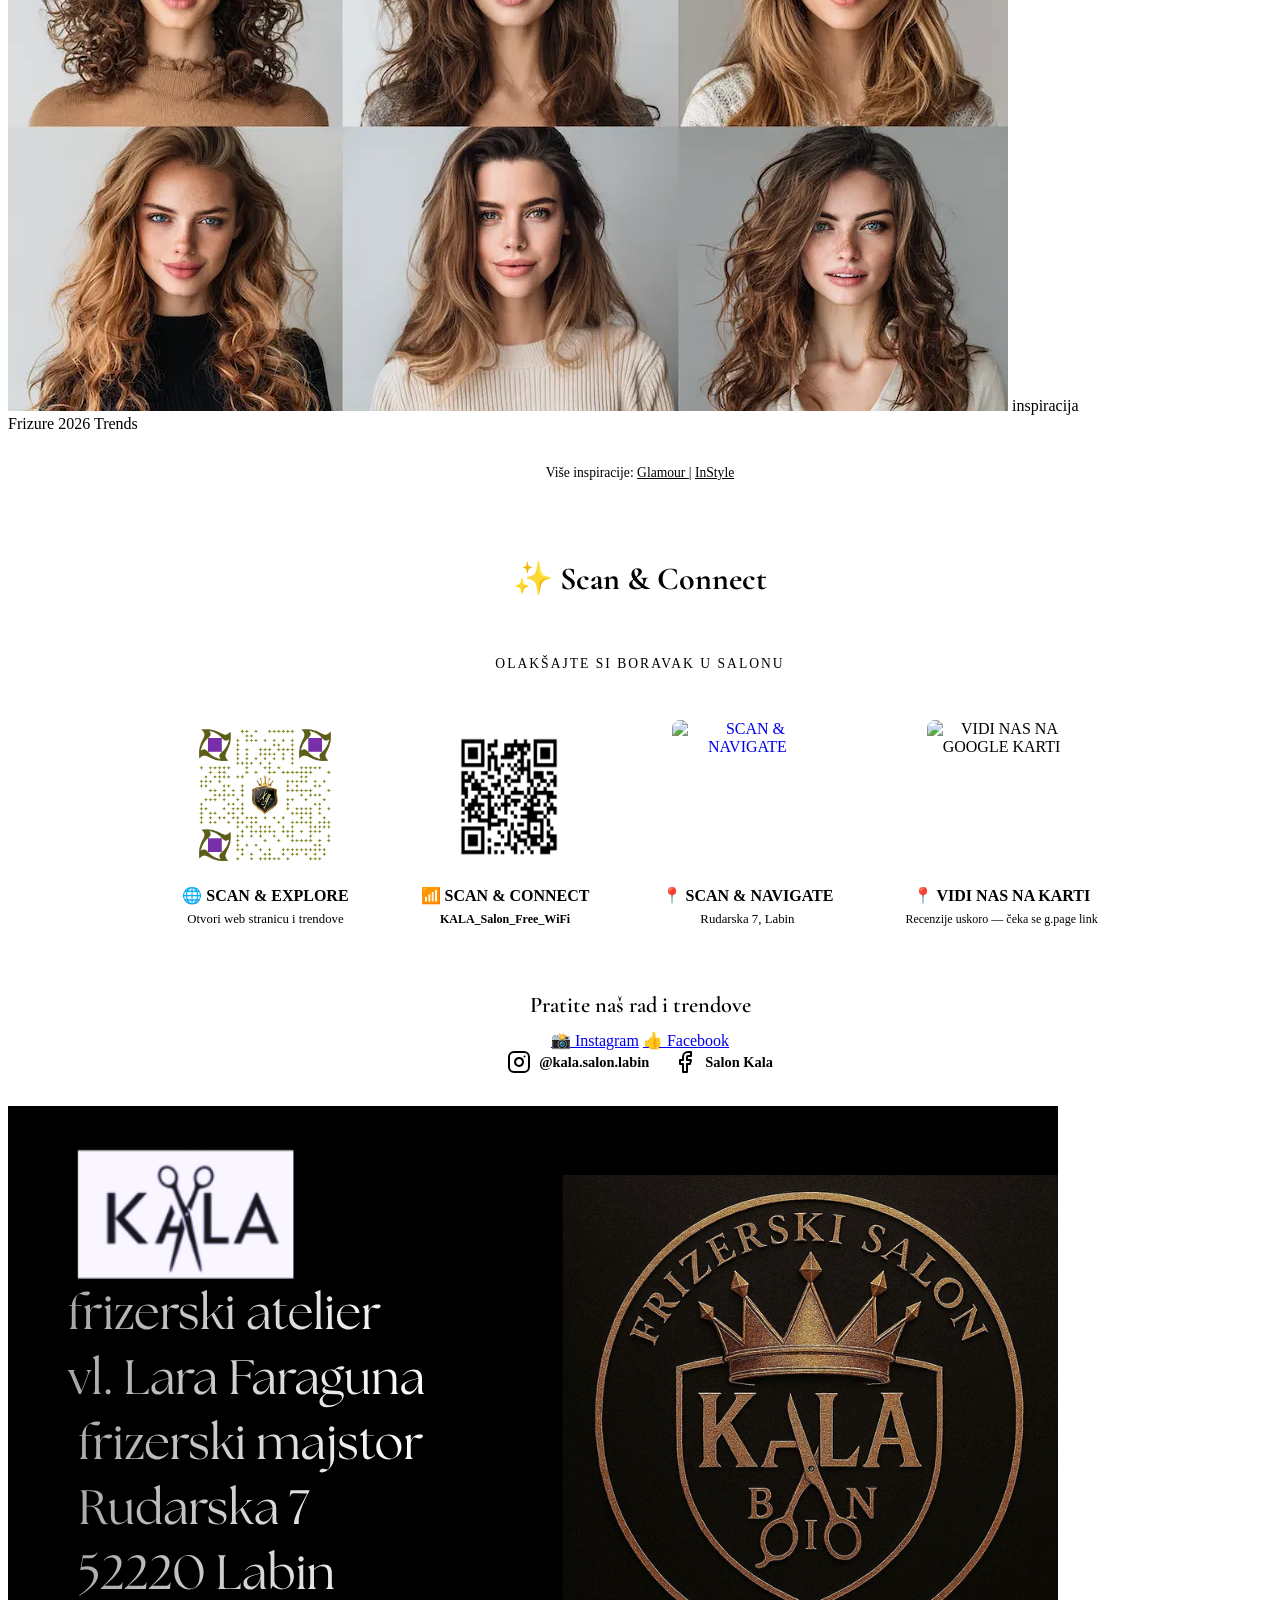
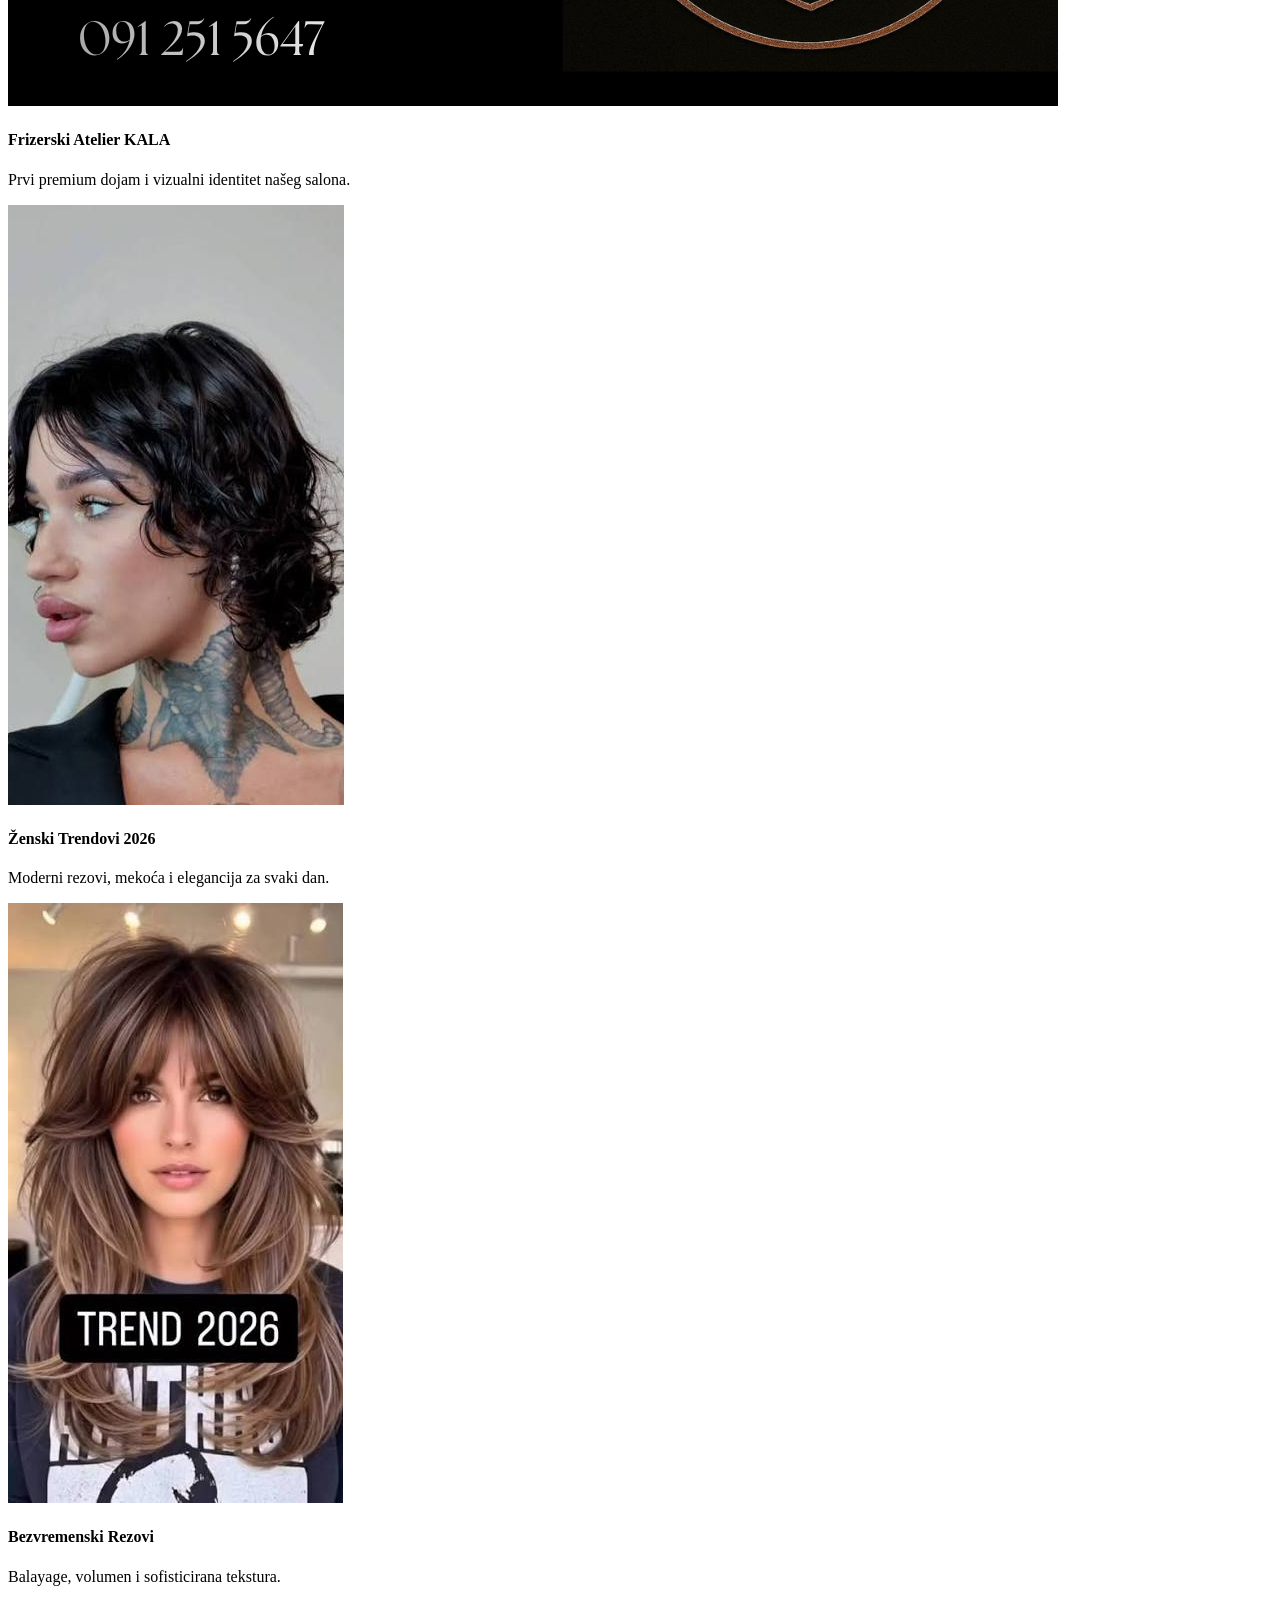
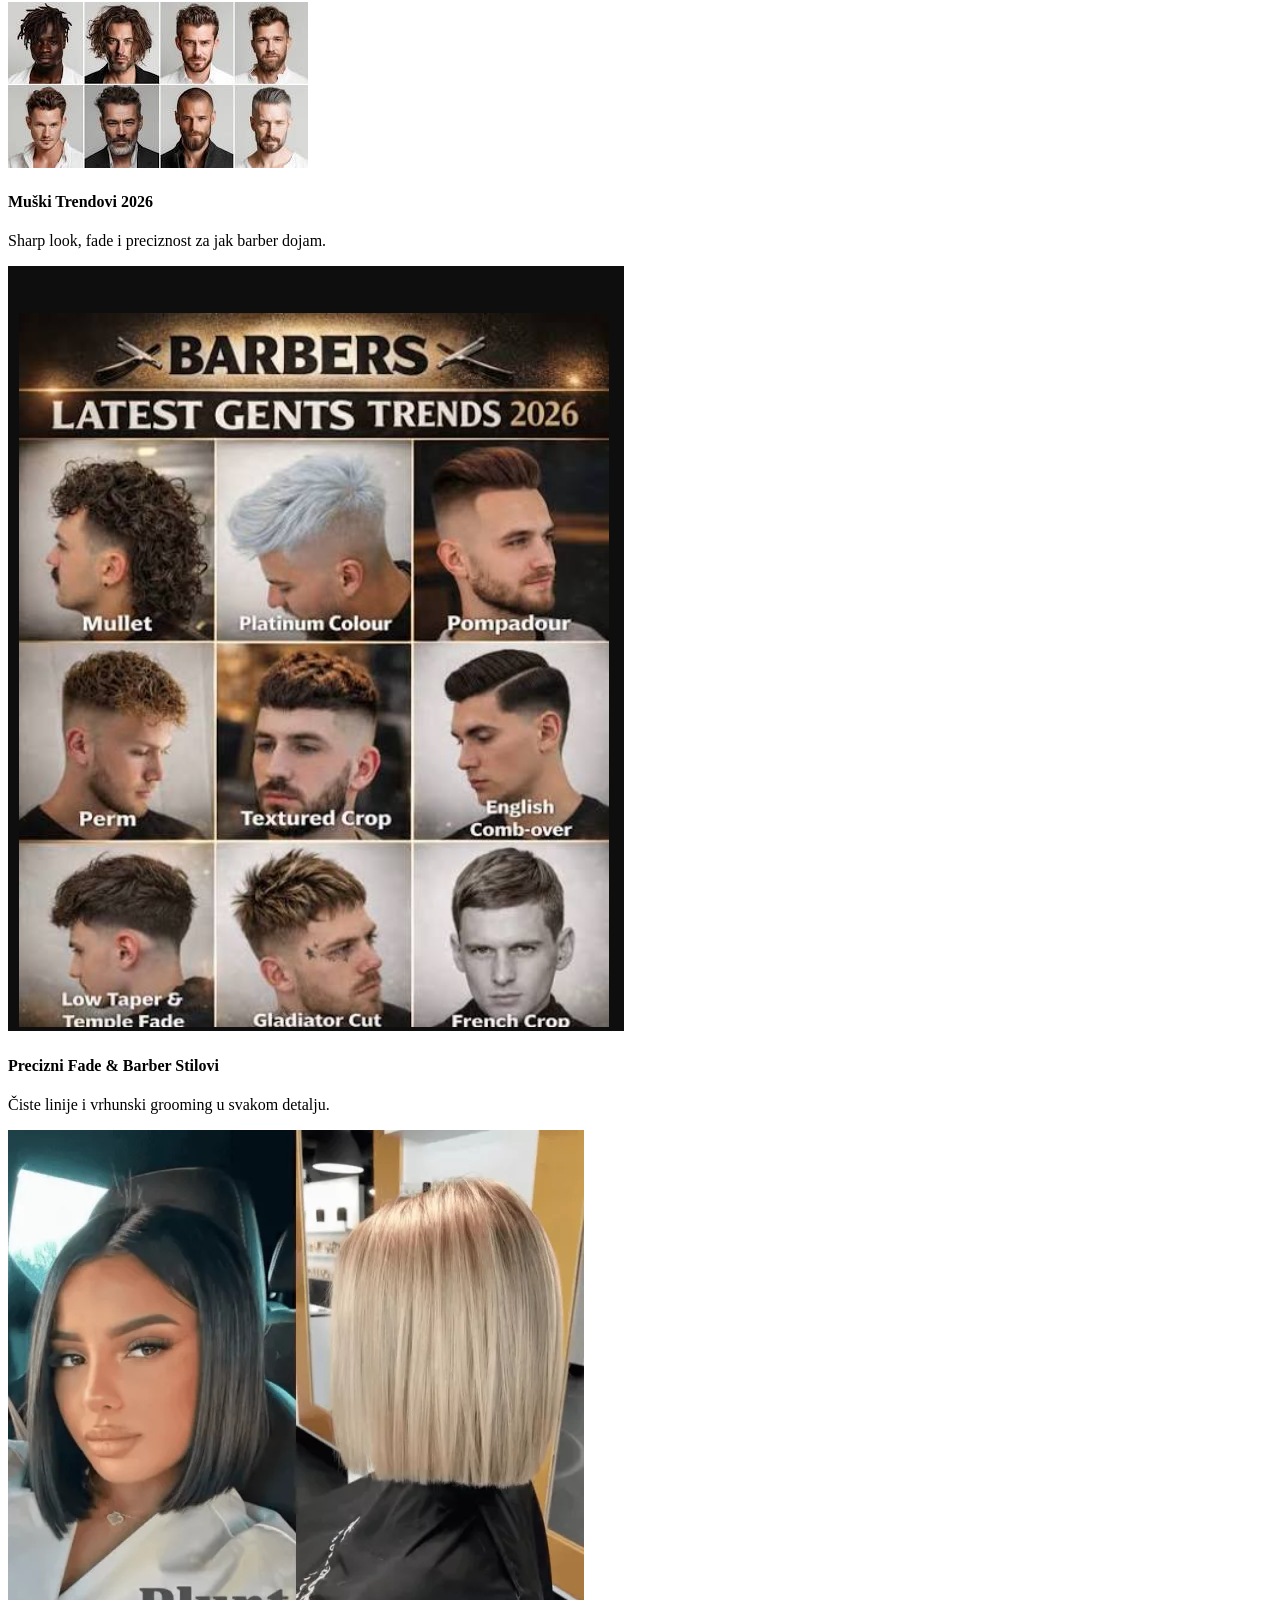
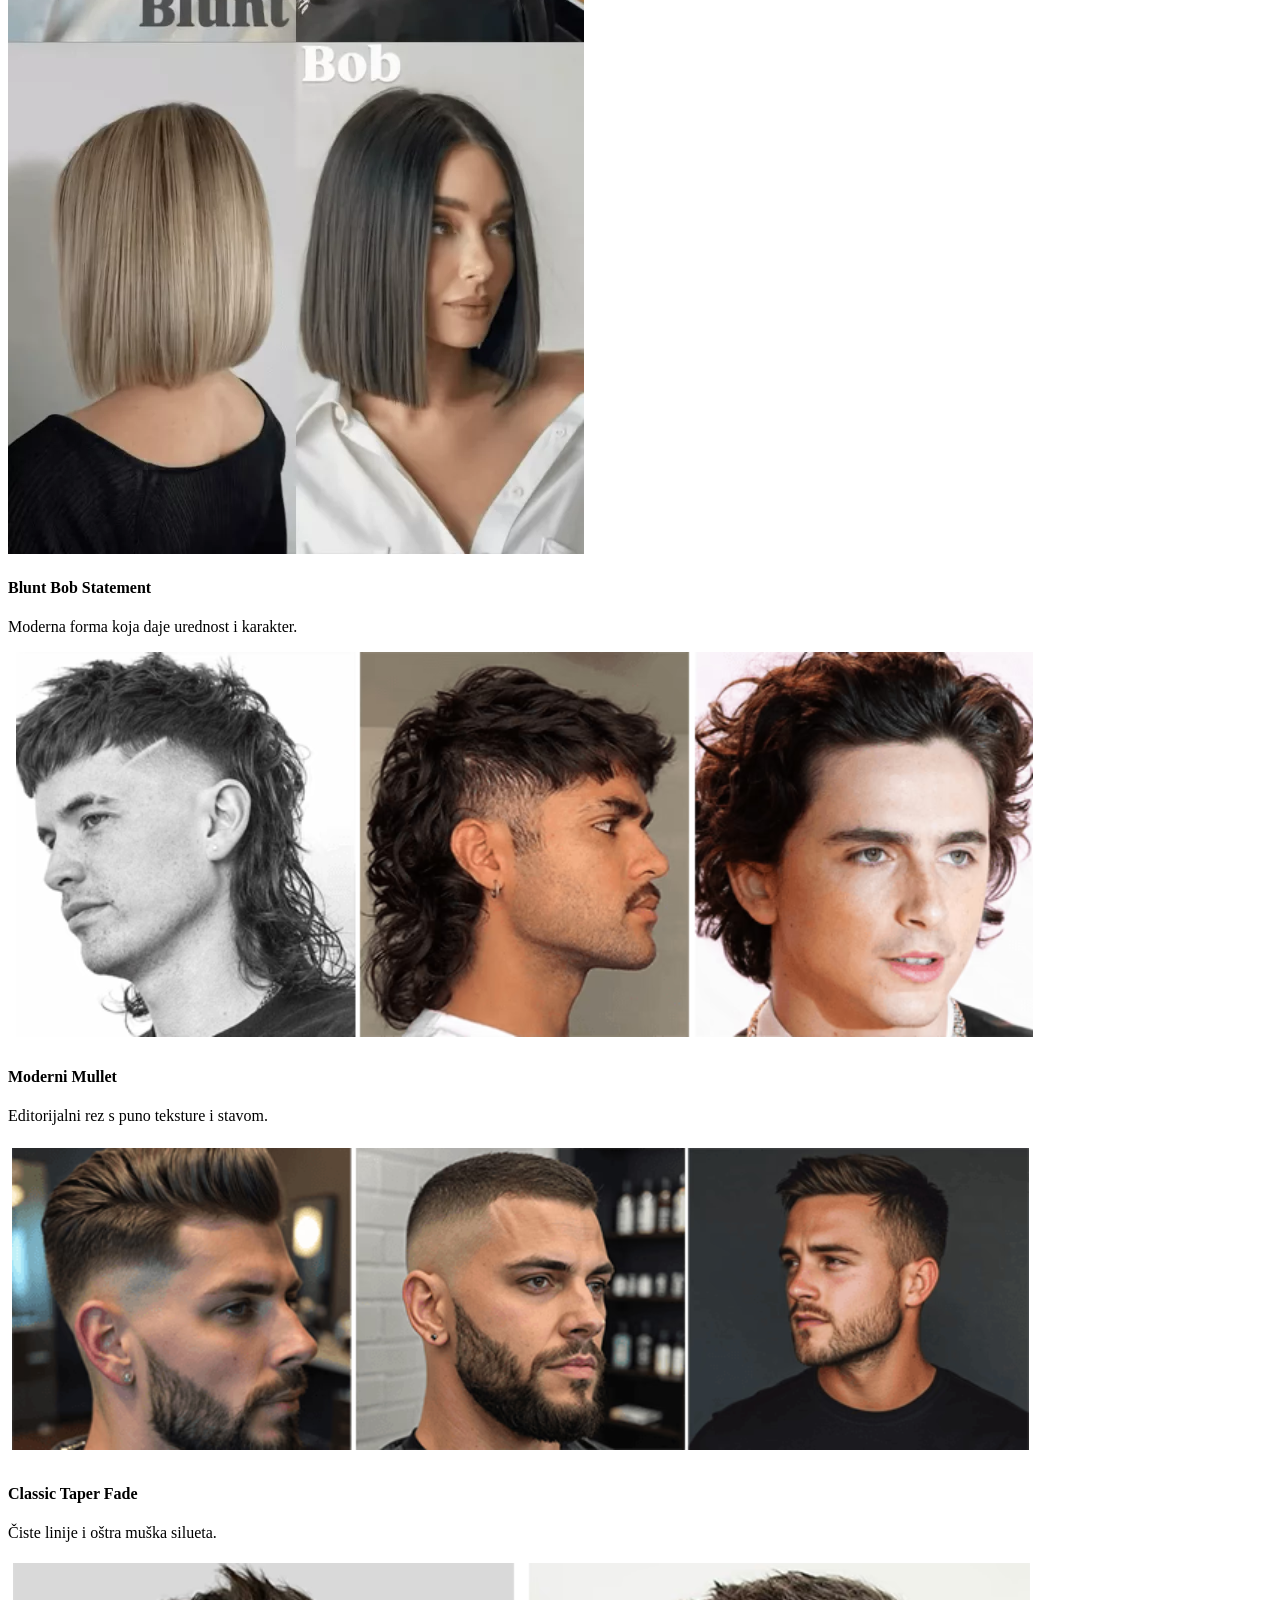
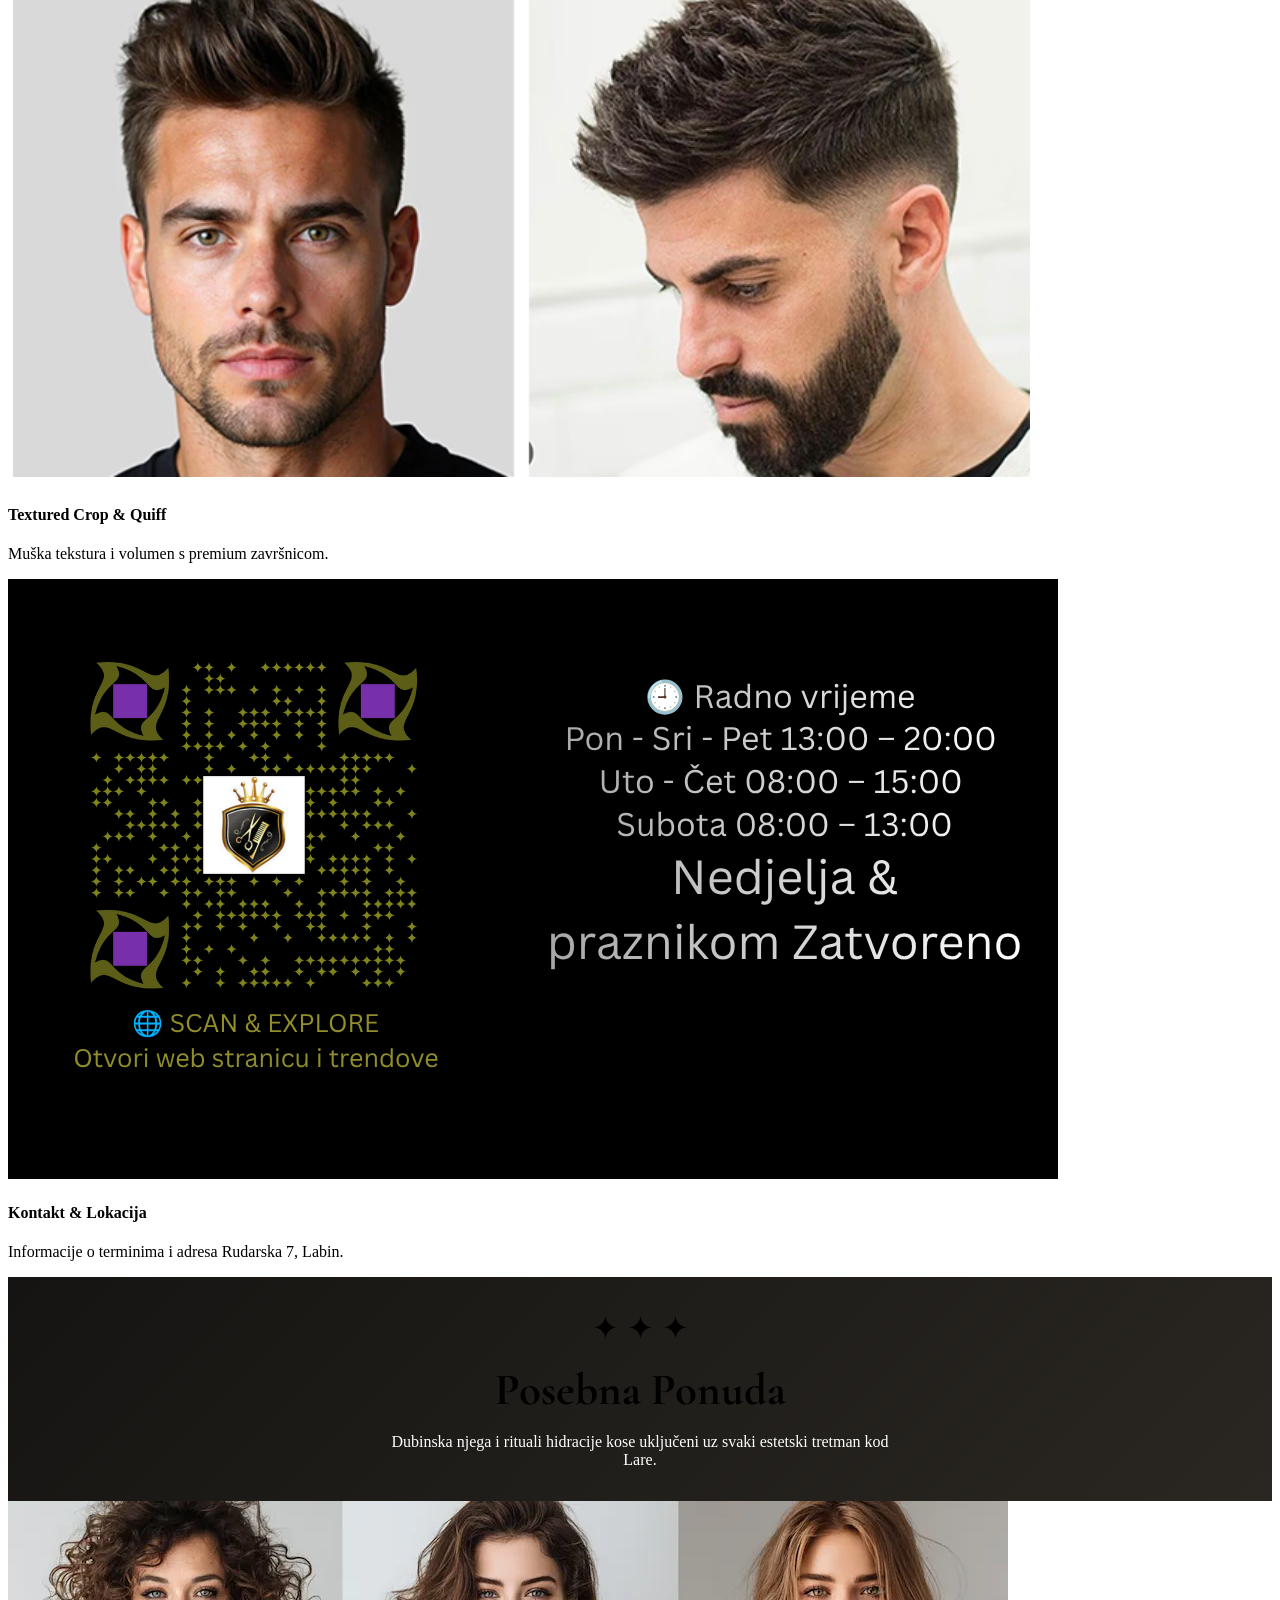
==== commit addb30e4: "Update index.html" ====
--- a/index.html
+++ b/index.html
@@ -7,691 +7,36 @@
     <title>K ✂️ L A | Frizerski atelier Labin – Premium Lookbook</title>
 
     <meta name="description" content="Frizerski salon KALA u Labinu – vrhunske frizure, najnoviji trendovi 2025./2026., muški i ženski styling, barber usluge. Iskonska elegancija.">
-
+    <meta property="og:title" content="KALA | Frizerski atelier Labin">
+    <meta property="og:description" content="Premium frizerski salon u Labinu – stil, rezovi, barber i luksuzna njega kose.">
+    <meta property="og:type" content="website">
+    <meta property="og:image" content="logo_kala.jpg">
     <meta name="theme-color" content="#b38f40">
 
     <link rel="icon" href="data:image/svg+xml,<svg xmlns=%22http://www.w3.org/2000/svg%22 viewBox=%220 0 100 100%22><text y=%22.9em%22 font-size=%2290%22>✂️</text></svg>">
 
     <link href="https://fonts.googleapis.com/css2?family=Cormorant+Garamond:wght@400;600;700&family=Montserrat:wght@300;400;500;600&display=swap" rel="stylesheet">
-
-    <style>
-        * {
-            margin: 0;
-            padding: 0;
-            box-sizing: border-box;
+    <link rel="stylesheet" href="style.css">
+
+    <script type="application/ld+json">
+        {
+          "@context": "https://schema.org",
+          "@type": "HairSalon",
+          "name": "KALA Frizerski Atelier",
+          "telephone": "+385912512647",
+          "address": {
+            "@type": "PostalAddress",
+            "streetAddress": "Rudarska 7",
+            "addressLocality": "Labin",
+            "postalCode": "52220",
+            "addressCountry": "HR"
+          },
+          "description": "Premium frizerski atelier u Labinu s modernim trendovima, barber stilovima i tretmanima njege kose.",
+          "url": "https://zeljk018bratic.github.io/salon-kala/",
+          "image": "logo_kala.jpg"
         }
-
-        :root {
-            --gold: #b38f40;
-            --gold-light: #dbb46a;
-            --gold-dark: #7a5e24;
-            --teal: #1b5e5e;
-            --teal-light: #3aa3a3;
-            --cream: #fffdf9;
-            --cream-dark: #fcf6eb;
-            --text: #1a1815;
-            --text-light: #59534c;
-        }
-
-        body {
-            background: linear-gradient(
-                135deg,
-                #e9e0d3 0%,
-                #d6cbbc 50%,
-                #e9e0d3 100%
-            );
-            background-size: 400% 400%;
-            animation: gradientShift 15s ease infinite;
-            font-family: 'Montserrat', sans-serif;
-            padding: 2rem 1rem;
-            min-height: 100vh;
-            color: var(--text);
-        }
-
-        @keyframes gradientShift {
-            0% {
-                background-position: 0% 50%;
-            }
-
-            50% {
-                background-position: 100% 50%;
-            }
-
-            100% {
-                background-position: 0% 50%;
-            }
-        }
-
-        @keyframes fadeInUp {
-            from {
-                opacity: 0;
-                transform: translateY(30px);
-            }
-
-            to {
-                opacity: 1;
-                transform: translateY(0);
-            }
-        }
-
-        .main-wrapper {
-            max-width: 1200px;
-            margin: 0 auto;
-            display: flex;
-            flex-direction: column;
-            gap: 2.5rem;
-        }
-
-        .salon-card {
-            background: rgba(255, 253, 249, 0.97);
-            border-radius: 40px;
-            box-shadow:
-                0 30px 60px -15px rgba(140, 106, 43, 0.25),
-                0 0 0 1px rgba(179, 143, 64, 0.2);
-            padding: 2.5rem 2rem;
-            position: relative;
-            overflow: hidden;
-            backdrop-filter: blur(10px);
-            animation: fadeInUp 0.8s ease;
-        }
-
-        .salon-card::before,
-        .salon-card::after {
-            content: "✦";
-            position: absolute;
-            font-size: 4rem;
-            color: var(--gold);
-            opacity: 0.08;
-            pointer-events: none;
-        }
-
-        .salon-card::before {
-            top: 1rem;
-            left: 2rem;
-        }
-
-        .salon-card::after {
-            bottom: 1rem;
-            right: 2rem;
-            transform: rotate(45deg);
-        }
-
-        .salon-header {
-            text-align: center;
-            margin-bottom: 1.5rem;
-            position: relative;
-            z-index: 2;
-        }
-
-        .brand-logo {
-            max-width: 240px;
-            width: 48vw;
-            height: auto;
-            display: block;
-            margin: 0 auto 0.75rem;
-            filter: drop-shadow(0 8px 18px rgba(0,0,0,0.12));
-        }
-
-        .gold-divider {
-            width: 120px;
-            height: 2px;
-            background: linear-gradient(
-                90deg,
-                transparent,
-                var(--gold),
-                var(--gold-light),
-                var(--gold),
-                transparent
-            );
-            margin: 0.8rem auto;
-            position: relative;
-        }
-
-        .gold-divider::before,
-        .gold-divider::after {
-            content: "•";
-            position: absolute;
-            top: -8px;
-            color: var(--gold);
-            font-size: 1.2rem;
-        }
-
-        .gold-divider::before {
-            left: 20px;
-        }
-
-        .gold-divider::after {
-            right: 20px;
-        }
-
-        .salon-tagline {
-            font-size: 0.8rem;
-            letter-spacing: 5px;
-            text-transform: uppercase;
-            color: var(--gold-dark);
-            font-weight: 500;
-            margin-top: 0.5rem;
-        }
-
-        .owner-badge {
-            display: inline-flex;
-            align-items: center;
-            gap: 10px;
-            background: linear-gradient(
-                135deg,
-                var(--cream-dark),
-                #faf5ed
-            );
-            padding: 0.5rem 1.8rem;
-            border-radius: 60px;
-            font-size: 0.95rem;
-            margin-top: 1rem;
-            border: 1px solid rgba(179, 143, 64, 0.25);
-            box-shadow: 0 2px 8px rgba(0, 0, 0, 0.05);
-        }
-
-        .address-row {
-            display: flex;
-            justify-content: center;
-            align-items: center;
-            gap: 1rem;
-            flex-wrap: wrap;
-            margin: 1.5rem auto;
-            background: rgba(252, 247, 240, 0.9);
-            width: fit-content;
-            padding: 0.7rem 2rem;
-            border-radius: 60px;
-            border: 1px solid rgba(179, 143, 64, 0.25);
-            font-weight: 500;
-        }
-
-        .map-btn {
-            background: none;
-            border: 1.5px solid var(--gold);
-            border-radius: 40px;
-            padding: 0.3rem 1.2rem;
-            cursor: pointer;
-            color: var(--gold-dark);
-            font-weight: 600;
-            font-size: 0.85rem;
-            transition: all 0.3s ease;
-        }
-
-        .map-btn:hover {
-            background: var(--gold);
-            color: white;
-        }
-
-        .info-grid {
-            display: grid;
-            grid-template-columns: repeat(
-                auto-fit,
-                minmax(280px, 1fr)
-            );
-            gap: 1.5rem;
-            margin: 2rem 0 0.5rem;
-        }
-
-        .work-hours,
-        .contact-details {
-            background: var(--cream);
-            padding: 1.8rem;
-            border-radius: 28px;
-            border: 1px solid rgba(179, 143, 64, 0.2);
-            box-shadow: 0 8px 25px rgba(0, 0, 0, 0.03);
-            transition: all 0.3s ease;
-        }
-
-        .work-hours:hover,
-        .contact-details:hover {
-            transform: translateY(-5px);
-            box-shadow: 0 15px 35px rgba(0, 0, 0, 0.08);
-        }
-
-        .work-hours h3,
-        .contact-details h3 {
-            font-family: 'Cormorant Garamond', serif;
-            font-size: 1.6rem;
-            color: var(--gold-dark);
-            margin-bottom: 1.2rem;
-        }
-
-        .hours-table p {
-            display: flex;
-            justify-content: space-between;
-            margin: 0.6rem 0;
-            font-size: 0.9rem;
-            padding: 0.4rem 0;
-            border-bottom: 1px dashed rgba(179, 143, 64, 0.2);
-        }
-
-        .hours-table p:last-child {
-            border-bottom: none;
-        }
-
-        .today {
-            background: linear-gradient(
-                135deg,
-                rgba(179, 143, 64, 0.15),
-                rgba(179, 143, 64, 0.05)
-            ) !important;
-            font-weight: 600;
-            border-left: 4px solid var(--gold) !important;
-            padding-left: 0.5rem !important;
-        }
-
-        .phone {
-            margin: 0.8rem 0;
-        }
-
-        .phone a {
-            background: linear-gradient(
-                135deg,
-                #efe2d0,
-                #f3e9de
-            );
-            padding: 0.5rem 1.4rem;
-            border-radius: 40px;
-            color: var(--teal);
-            font-weight: 600;
-            text-decoration: none;
-            display: inline-flex;
-            align-items: center;
-            gap: 0.5rem;
-            border: 1px solid rgba(179, 143, 64, 0.2);
-            transition: all 0.3s ease;
-        }
-
-        .phone a:hover {
-            background: var(--teal);
-            color: white;
-        }
-
-        .appointment {
-            background: linear-gradient(
-                135deg,
-                #e8ddcf,
-                #ddd0c0
-            );
-            border-radius: 24px;
-            padding: 0.7rem;
-            text-align: center;
-            margin-top: 1rem;
-            font-size: 0.85rem;
-            color: var(--text);
-            font-weight: 500;
-        }
-
-        .map-container {
-            margin-top: 1.5rem;
-            border-radius: 24px;
-            overflow: hidden;
-            box-shadow: 0 10px 30px rgba(0, 0, 0, 0.1);
-            border: 2px solid rgba(179, 143, 64, 0.2);
-            height: 200px;
-            display: none;
-        }
-
-        .map-container iframe {
-            width: 100%;
-            height: 100%;
-            border: none;
-        }
-
-        .trends-section,
-        .qr-section,
-        .music-section {
-            background: var(--cream) !important;
-            border-radius: 40px;
-            box-shadow:
-                0 25px 50px -12px rgba(0,0,0,0.12),
-                0 0 0 2px var(--gold-dark) !important;
-            padding: 2.5rem 2rem;
-            backdrop-filter: blur(10px);
-            margin-bottom: 2rem;
-        }
-
-        .trends-title {
-            font-family: 'Cormorant Garamond', serif;
-            font-size: 2.4rem;
-            color: var(--gold-dark);
-            text-align: center;
-        }
-
-        .trends-subtitle {
-            text-align: center;
-            color: var(--text-light);
-            margin-top: 0.5rem;
-            margin-bottom: 1.5rem;
-            letter-spacing: 2px;
-            text-transform: uppercase;
-            font-size: 0.8rem;
-        }
-
-        .trends-grid {
-            display: grid;
-            grid-template-columns: repeat(
-                auto-fit,
-                minmax(240px, 1fr)
-            );
-            gap: 2rem;
-        }
-
-        .trend-card {
-            background: var(--cream-dark) !important;
-            border-radius: 28px;
-            overflow: hidden;
-            box-shadow: 0 8px 25px rgba(0,0,0,0.04);
-            border: 1.5px solid rgba(122, 94, 36, 0.2);
-            transition: all 0.4s cubic-bezier(
-                0.165,
-                0.84,
-                0.44,
-                1
-            );
-            display: flex;
-            flex-direction: column;
-        }
-
-        .trend-img-wrapper {
-            position: relative;
-            width: 100%;
-            padding-top: 110%;
-            background-color: #f3eae0;
-            overflow: hidden;
-        }
-
-        .trend-img-wrapper img {
-            position: absolute;
-            top: 5%;
-            left: 5%;
-            width: 90%;
-            height: 90%;
-            object-fit: contain;
-            border-radius: 16px;
-            transition: transform 0.5s ease;
-            display: block;
-        }
-
-        .trend-card:hover .trend-img-wrapper img {
-            transform: scale(1.04);
-        }
-
-        .trend-badge {
-            position: absolute !important;
-            top: 15px !important;
-            left: 15px !important;
-            background: rgba(27, 94, 94, 0.95) !important;
-            color: #ffffff !important;
-            padding: 4px 12px !important;
-            border-radius: 20px !important;
-            font-size: 0.75rem !important;
-            font-weight: 600 !important;
-            text-transform: uppercase !important;
-            letter-spacing: 1px !important;
-            z-index: 10 !important;
-            box-shadow: 0 4px 10px rgba(0,0,0,0.3);
-            border: 1px solid rgba(255,255,255,0.2);
-        }
-
-        .trend-info {
-            padding: 1.2rem 1rem !important;
-            text-align: center !important;
-            background: var(--cream-dark) !important;
-        }
-
-        .trend-name {
-            font-family: 'Cormorant Garamond', serif !important;
-            font-size: 1.4rem !important;
-            font-weight: 700 !important;
-            color: var(--gold-dark) !important;
-            margin-top: 0.5rem !important;
-            line-height: 1.3 !important;
-        }
-
-        .qr-container {
-            display: flex;
-            justify-content: center;
-            gap: 2.5rem;
-            flex-wrap: wrap;
-            margin-top: 2rem;
-        }
-
-        .qr-card {
-            background: var(--cream-dark) !important;
-            border: 2px solid var(--gold) !important;
-            border-radius: 28px;
-            padding: 1.5rem;
-            width: 230px;
-            box-shadow: 0 10px 30px rgba(0,0,0,0.03);
-            transition: all 0.3s ease;
-            text-align: center;
-        }
-
-        .qr-card img {
-            width: 100% !important;
-            height: auto !important;
-            max-width: 180px !important;
-            margin: 0 auto !important;
-            display: block !important;
-        }
-
-        #salon-slideshow {
-            position: relative;
-            width: 100%;
-            height: 440px;
-            background: #111;
-            border-radius: 36px;
-            overflow: hidden;
-            border: 2px solid var(--gold-dark);
-        }
-
-        .slide {
-            position: absolute;
-            inset: 0;
-            opacity: 0;
-            transition: opacity 0.8s ease;
-        }
-
-        .slide.active {
-            opacity: 1;
-            z-index: 1;
-        }
-
-        .slide img {
-            width: 100%;
-            height: 100%;
-            object-fit: cover;
-            display: block;
-        }
-
-        .slide-contain {
-            background: #050505 !important;
-            display: flex !important;
-            align-items: center;
-            justify-content: center;
-            box-sizing: border-box;
-        }
-
-        .slide-contain img {
-            max-width: 65% !important;
-            max-height: 82% !important;
-            width: auto !important;
-            height: auto !important;
-            object-fit: contain !important;
-            border-radius: 6px;
-            box-shadow: 0 4px 15px rgba(0, 0, 0, 0.6);
-            margin: auto;
-        }
-
-        .slide-caption {
-            position: absolute;
-            left: 0;
-            right: 0;
-            bottom: 0;
-            padding: 1.2rem 1.4rem;
-            background: linear-gradient(
-                180deg,
-                transparent,
-                rgba(0,0,0,0.75)
-            );
-            color: white;
-        }
-
-        .slide-caption h4 {
-            font-family: 'Cormorant Garamond', serif;
-            font-size: 2rem;
-            margin-bottom: 0.35rem;
-        }
-
-        .visualizer {
-            display: flex;
-            align-items: flex-end;
-            justify-content: center;
-            gap: 4px;
-            height: 40px;
-            margin: 1.2rem auto 0;
-            overflow: hidden;
-            width: fit-content;
-        }
-
-        .bar {
-            width: 4px;
-            background: linear-gradient(
-                to top,
-                var(--gold),
-                var(--gold-light)
-            );
-            border-radius: 2px;
-            transition: height 0.1s ease;
-            opacity: 0.85;
-            height: 4px;
-        }
-
-        .info-hint {
-            margin-top: 15px;
-            font-size: 12px;
-            line-height: 1.6;
-            text-align: center;
-            padding: 14px;
-            border-radius: 10px;
-            background: linear-gradient(
-                135deg,
-                #121212,
-                #181614
-            );
-            border: 1px solid rgba(197, 168, 128, 0.2);
-            color: #cccccc;
-            text-shadow: 0 1px 3px rgba(0, 0, 0, 0.9);
-        }
-
-        .info-hint strong {
-            color: #fcf6ba;
-            font-weight: bold;
-        }
-
-        .badge-pip {
-            font-size: 0.85rem !important;
-            font-weight: 700 !important;
-            letter-spacing: 1px;
-            padding: 0.4rem 1rem !important;
-            background: rgba(27, 94, 94, 0.9) !important;
-            border: 2px solid var(--teal-light) !important;
-            color: #ffffff !important;
-            border-radius: 30px;
-        }
-
-        .play-btn-main {
-            border: none;
-            border-radius: 999px;
-            padding: 0.7rem 1.4rem;
-            cursor: pointer;
-            color: #fff;
-            font-weight: 700;
-            background: linear-gradient(
-                135deg,
-                var(--gold),
-                var(--gold-dark)
-            );
-            box-shadow: 0 8px 20px rgba(0,0,0,0.18);
-            transition: transform 0.2s ease, filter 0.2s ease;
-        }
-
-        .play-btn-main:hover {
-            transform: translateY(-1px);
-            filter: brightness(1.05);
-        }
-
-        footer {
-            margin-top: 35px;
-            font-size: 11px;
-            text-align: center;
-            color: #9c8c70 !important;
-            letter-spacing: 2.5px;
-            padding: 15px 0 !important;
-            background: #080808 !important;
-            border-top: 1px solid rgba(197, 168, 128, 0.12) !important;
-            text-transform: uppercase;
-            text-shadow: 0 1px 2px rgba(0,0,0,0.8);
-        }
-
-        @media (max-width: 768px) {
-            .brand-logo {
-                max-width: 180px;
-            }
-
-            .salon-card,
-            .trends-section,
-            .qr-section {
-                padding: 1.5rem;
-            }
-
-            .trends-title {
-                font-size: 2rem;
-            }
-
-            .qr-card {
-                width: 170px;
-                padding: 1rem;
-            }
-
-            #salon-slideshow {
-                height: 380px;
-            }
-
-            .slide-caption h4 {
-                font-size: 1.8rem;
-            }
-
-            .badge-pip {
-                font-size: 0.8rem !important;
-                padding: 0.4rem 1rem !important;
-            }
-
-            .play-btn-main {
-                font-size: 0.85rem !important;
-                padding: 0.5rem 1.2rem !important;
-            }
-
-            .info-hint {
-                font-size: 0.8rem !important;
-            }
-        }
-
-        @media (max-width: 480px) {
-            .brand-logo {
-                max-width: 150px;
-            }
-
-            .salon-name {
-                font-size: 2.2rem;
-            }
-
-            #salon-slideshow {
-                height: 300px;
-            }
-        }
-    </style>
+    </script>
+
 </head>
 
 <body>
@@ -726,10 +71,12 @@
     📍 Rudarska 7, 52220 Labin
 
     <a
+        id="toggleMapBtn"
         class="map-btn"
         href="https://www.google.com/maps/place/KALA,+obrt+za+frizerske+usluge,+vl.+Lara+Faraguna/@45.0920826,14.120488,17z/data=!3m1!4b1!4m6!3m5!1s0x47634929554730c5:0xac67ad56fc66b5b!8m2!3d45.0920826!4d14.120488!16s%2Fg%2F11zxjfxbxf?hl=de&entry=ttu&g_ep=EgoyMDI2MDkwOS4wIKXMDSoASAFQAw%3D%3D"
         target="_blank"
         rel="noopener noreferrer"
+        aria-label="Prikaži lokaciju salona na karti"
         style="text-decoration:none;"
     >
         🗺️ Karta
@@ -849,6 +196,196 @@
 
     </div>
 
+    <div class="feature-strip" aria-label="Prednosti salona">
+        <div class="feature-card">
+            <div class="feature-icon">✂️</div>
+            <h3>Rezervacija</h3>
+            <p>Brzo i jednostavno dogovorite termin za novi look.</p>
+        </div>
+
+        <div class="feature-card">
+            <div class="feature-icon">✨</div>
+            <h3>Premium styling</h3>
+            <p>Trendovi 2025/2026, preciznost i personalizirani styling.</p>
+        </div>
+
+        <div class="feature-card">
+            <div class="feature-icon">💎</div>
+            <h3>Njega i tretmani</h3>
+            <p>Dubinska njega, hidratacija i njega kose u svakom detalju.</p>
+        </div>
+    </div>
+
+    <div class="cta-row">
+        <a class="cta-primary" href="tel:+385912512647">📞 Nazovi i rezerviraj</a>
+        <a class="cta-secondary" href="https://wa.me/385912512647?text=Zdravo%2C%20zelim%20rezervirati%20termin%20u%20salonu%20KALA." target="_blank" rel="noopener noreferrer">💬 WhatsApp</a>
+    </div>
+
+    <div class="booking-banner" aria-label="Premium booking banner">
+        <div class="booking-copy">
+            <span>✅ Premium termin</span>
+            <strong>Najljepši izgled započinje u KALA salonu.</strong>
+        </div>
+        <a href="tel:+385912512647">Rezerviraj odmah</a>
+    </div>
+
+    <div class="signature-strip">
+        <div class="signature-head">
+            <span class="eyebrow">KALA experience</span>
+            <h2>Zašto KALA?</h2>
+        </div>
+
+        <div class="service-grid">
+            <article class="service-card">
+                <div class="service-number">01</div>
+                <h3>Personaliziran styling</h3>
+                <p>Svaka frizura je oblikovana prema licu, načinu života i osobnom stilu.</p>
+            </article>
+
+            <article class="service-card">
+                <div class="service-number">02</div>
+                <h3>Luxury finish</h3>
+                <p>Preciznost, tekstura i oblik koji ostavljaju dojam odmah po izlasku iz salona.</p>
+            </article>
+
+            <article class="service-card">
+                <div class="service-number">03</div>
+                <h3>Njega i tretmani</h3>
+                <p>Hidracija, zaštita i dubinska njega za kosu koja izgleda zdravo i sjajno.</p>
+            </article>
+
+            <article class="service-card">
+                <div class="service-number">04</div>
+                <h3>Brza komunikacija</h3>
+                <p>Rezervacija i dogovor s lakoćom – po telefonu ili preko WhatsAppa.</p>
+            </article>
+        </div>
+    </div>
+
+    <div class="proof-panel">
+        <div class="proof-header">
+            <span class="eyebrow">trusted by clients</span>
+            <h2>Premium rezultat, bez kompromisa</h2>
+        </div>
+
+        <div class="proof-grid">
+            <div class="proof-card">
+                <div class="proof-stat">4.9/5</div>
+                <p>Ugodno iskustvo, personaliziran dojam i zadovoljstvo klijenata.</p>
+            </div>
+
+            <div class="proof-card">
+                <div class="proof-stat">2025/2026</div>
+                <p>Trendovi prilagođeni modernom, elegantnom i funkcionalnom looku.</p>
+            </div>
+
+            <div class="proof-card">
+                <div class="proof-stat">1:1</div>
+                <p>Pažnja posvećena svakom detalju – od pregleda do završne završnice.</p>
+            </div>
+        </div>
+    </div>
+
+    <div class="testimonial-panel">
+        <div class="proof-header">
+            <span class="eyebrow">what clients say</span>
+            <h2>Priče naših klijenata</h2>
+        </div>
+
+        <div class="testimonial-grid">
+            <article class="testimonial-card">
+                <div class="stars">★★★★★</div>
+                <p>“Savršeno! U salonu sam dobila frizuru koja mi je potpuno odgovarala, a atmosfera je bila vrlo sofisticirana i opuštajuća.”</p>
+                <strong>Ivana M.</strong>
+            </article>
+
+            <article class="testimonial-card">
+                <div class="stars">★★★★★</div>
+                <p>“Lara je precizna, kreativna i zna baš što odgovara mom licu i stilu. Izgledao je premium od prvog trenutka.”</p>
+                <strong>Marko K.</strong>
+            </article>
+
+            <article class="testimonial-card">
+                <div class="stars">★★★★★</div>
+                <p>“Vrlo brzo i jednostavno rezerviram, a rezultat je uvijek izniman. Osećaj je kao da ideš u pravi premium atelier.”</p>
+                <strong>Nika R.</strong>
+            </article>
+        </div>
+    </div>
+
+    <div class="mini-cta">
+        <div>
+            <span class="eyebrow">Rezerviraj sada</span>
+            <h3>Udobno, brzo i s povjerenjem</h3>
+        </div>
+        <a href="tel:+385912512647">📞 +385 91 251 2647</a>
+    </div>
+
+    <section class="reservation-panel" aria-labelledby="reservation-title">
+        <div class="reservation-header">
+            <span class="eyebrow">luxury booking</span>
+            <h2 id="reservation-title">Rezervacija termina</h2>
+            <p class="pages-ready">Static site ready for GitHub Pages publishing.</p>
+        </div>
+
+        <div class="reservation-grid">
+            <div class="reservation-copy">
+                <p>Frizerski atelier KALA kreira lookove s preciznošću, stilom i pažnjom do svakog detalja.</p>
+                <ul>
+                    <li>Premium individualni styling</li>
+                    <li>Barber i ženske frizure</li>
+                    <li>Hidracija i tretmani za kosu</li>
+                    <li>Brza i ugodna komunikacija</li>
+                </ul>
+            </div>
+
+            <form id="reservationForm" class="reservation-form" novalidate>
+                <div class="form-row">
+                    <label>
+                        <span>Ime i prezime</span>
+                        <input type="text" name="name" placeholder="Vaše ime" required>
+                    </label>
+                </div>
+
+                <div class="form-row two-col">
+                    <label>
+                        <span>Telefon</span>
+                        <input type="tel" name="phone" placeholder="+385 91 123 4567" required>
+                    </label>
+
+                    <label>
+                        <span>Usluga</span>
+                        <select name="service" required>
+                            <option value="">Odaberite uslugu</option>
+                            <option>Ženska frizura</option>
+                            <option>Muška frizura</option>
+                            <option>Barber styling</option>
+                            <option>Balayage / boja</option>
+                            <option>Njega i tretman</option>
+                            <option>Premium paket</option>
+                        </select>
+                    </label>
+                </div>
+
+                <div class="form-row">
+                    <label>
+                        <span>Preferirani datum</span>
+                        <input type="date" name="date" required>
+                    </label>
+                </div>
+
+                <div class="form-row">
+                    <label>
+                        <span>Napomena</span>
+                        <textarea name="message" rows="4" placeholder="Dodatne želje ili napomena..."></textarea>
+                    </label>
+                </div>
+
+                <button type="submit" class="cta-primary form-submit">📩 Pošalji rezervaciju</button>
+                <p id="formStatus" class="form-status" aria-live="polite"></p>
+            </form>
+        </div>
+    </section>
 
     <div class="trends-section">
 
@@ -1251,6 +788,10 @@
                 Pratite naš rad i trendove
             </p>
 
+            <div class="cta-row cta-row-social">
+                <a class="cta-primary" href="https://www.instagram.com/kala.salon.labin" target="_blank" rel="noopener noreferrer">📸 Instagram</a>
+                <a class="cta-secondary" href="https://www.facebook.com/profile.php?id=61590409544210" target="_blank" rel="noopener noreferrer">👍 Facebook</a>
+            </div>
 
             <div
                 style="
@@ -1819,612 +1360,7 @@
 
 </div>
 
-
-<script>
-
-(() => {
-
-    'use strict';
-
-
-    const radio =
-        document.getElementById('bg-radio');
-
-    const playBtn =
-        document.getElementById('playRadioBtn');
-
-    const visualizer =
-        document.getElementById('visualizer');
-
-    const slides =
-        Array.from(
-            document.querySelectorAll(
-                '#salon-slideshow .slide'
-            )
-        );
-
-    const mapContainer =
-        document.getElementById('mapContainer');
-
-    const mapBtn =
-        document.getElementById('toggleMapBtn');
-
-    const phoneLink =
-        document.getElementById('phoneLink');
-
-
-    let visualizerInterval = null;
-
-    let slideInterval = null;
-
-    let radioStarted = false;
-
-
-    let currentSlide =
-        Math.max(
-            0,
-            slides.findIndex(
-                slide =>
-                    slide.classList.contains('active')
-            )
-        );
-
-
-    if (currentSlide === -1) {
-        currentSlide = 0;
-    }
-
-
-    function ensureVisualizerBars() {
-
-        if (
-            !visualizer ||
-            visualizer.dataset.initialized === '1'
-        ) {
-            return;
-        }
-
-        visualizer.dataset.initialized = '1';
-
-        visualizer.innerHTML = '';
-
-        for (let i = 0; i < 24; i++) {
-
-            const bar =
-                document.createElement('div');
-
-            bar.className = 'bar';
-
-            visualizer.appendChild(bar);
-
-        }
-
-    }
-
-
-    function getBars() {
-
-        return Array.from(
-            document.querySelectorAll(
-                '#visualizer .bar'
-            )
-        );
-
-    }
-
-
-    function updateBars() {
-
-        const bars = getBars();
-
-        if (!radio || radio.paused) {
-
-            bars.forEach(
-                bar => {
-                    bar.style.height = '4px';
-                }
-            );
-
-            return;
-        }
-
-
-        bars.forEach(
-            bar => {
-                bar.style.height =
-                    (Math.random() * 35 + 4) + 'px';
-            }
-        );
-
-    }
-
-
-    function stopVisuals() {
-
-        if (visualizerInterval) {
-
-            clearInterval(
-                visualizerInterval
-            );
-
-            visualizerInterval = null;
-
-        }
-
-        updateBars();
-
-    }
-
-
-    function startVisuals() {
-
-        if (!visualizerInterval) {
-
-            visualizerInterval =
-                setInterval(
-                    updateBars,
-                    90
-                );
-
-        }
-
-    }
-
-
-    function showSlide(index) {
-
-        if (!slides.length) {
-            return;
-        }
-
-        slides[currentSlide]
-            .classList
-            .remove('active');
-
-        currentSlide =
-            (index + slides.length) %
-            slides.length;
-
-        slides[currentSlide]
-            .classList
-            .add('active');
-
-    }
-
-
-    function nextSlide() {
-
-        showSlide(
-            currentSlide + 1
-        );
-
-    }
-
-
-    function startSlideshow() {
-
-        if (slideInterval) {
-
-            clearInterval(
-                slideInterval
-            );
-
-            slideInterval = null;
-
-        }
-
-        slideInterval =
-            setInterval(
-                nextSlide,
-                5800
-            );
-
-    }
-
-
-    function stopSlideshow() {
-
-        if (slideInterval) {
-
-            clearInterval(
-                slideInterval
-            );
-
-            slideInterval = null;
-
-        }
-
-    }
-
-
-    function setRadioButtonState(isPlaying) {
-
-        if (!playBtn) {
-            return;
-        }
-
-        playBtn.innerHTML =
-            isPlaying
-                ? '⏸ PAUZIRAJ RADIO'
-                : '▶ POKRENI SALONSKI RADIO';
-
-
-        playBtn.style.background =
-            isPlaying
-                ? 'linear-gradient(135deg, #8c6a2b, #6b4f20)'
-                : 'linear-gradient(135deg, var(--gold), var(--gold-dark))';
-
-    }
-
-
-    async function startRadio() {
-
-        if (!radio || radioStarted) {
-            return;
-        }
-
-        radioStarted = true;
-
-        try {
-
-            radio.load();
-
-            await radio.play();
-
-            setRadioButtonState(true);
-
-            startSlideshow();
-
-            startVisuals();
-
-            updateBars();
-
-        } catch (err) {
-
-            radioStarted = false;
-
-            setRadioButtonState(false);
-
-            startSlideshow();
-
-            startVisuals();
-
-        }
-
-    }
-
-
-    function pauseRadio() {
-
-        if (!radio) {
-            return;
-        }
-
-        radio.pause();
-
-        radioStarted = false;
-
-        setRadioButtonState(false);
-
-        stopSlideshow();
-
-        stopVisuals();
-
-    }
-
-
-    function toggleRadio() {
-
-        if (!radio) {
-            return;
-        }
-
-        if (radio.paused) {
-
-            startRadio();
-
-        } else {
-
-            pauseRadio();
-
-        }
-
-    }
-
-
-    function toggleMap() {
-
-        const mapsUrl =
-            'https://maps.app.goo.gl/5p8pZ8xqg7tq8Q2b7';
-
-
-        if (
-            mapContainer &&
-            mapContainer.style.display === 'block'
-        ) {
-
-            mapContainer.style.display = 'none';
-
-            return;
-
-        }
-
-
-        if (mapContainer) {
-
-            mapContainer.style.display = 'block';
-
-            mapContainer.scrollIntoView({
-                behavior: 'smooth',
-                block: 'nearest'
-            });
-
-        }
-
-
-        window.open(
-            mapsUrl,
-            '_blank',
-            'noopener,noreferrer'
-        );
-
-    }
-
-
-    function highlightToday() {
-
-        const today =
-            new Date().getDay();
-
-
-        document
-            .querySelectorAll(
-                '#hoursTable p'
-            )
-            .forEach(
-                row => {
-
-                    if (
-                        parseInt(
-                            row.dataset.day,
-                            10
-                        ) === today
-                    ) {
-
-                        row.classList.add('today');
-
-
-                        const span =
-                            row.querySelector(
-                                'span:first-child'
-                            );
-
-
-                        if (
-                            span &&
-                            !span.textContent.includes('☀️')
-                        ) {
-
-                            span.textContent +=
-                                ' ☀️';
-
-                        }
-
-                    }
-
-                }
-            );
-
-    }
-
-
-    function copyNumber(e) {
-
-        e.preventDefault();
-
-        const num =
-            '+385912512647';
-
-
-        if (
-            navigator.clipboard &&
-            window.isSecureContext
-        ) {
-
-            navigator.clipboard
-                .writeText(num)
-                .then(
-                    () => {
-
-                        const link =
-                            e.currentTarget;
-
-                        const original =
-                            link.textContent;
-
-                        link.textContent =
-                            '✅ Kopirano!';
-
-
-                        setTimeout(
-                            () => {
-
-                                link.textContent =
-                                    original;
-
-                            },
-                            2000
-                        );
-
-                    }
-                )
-                .catch(
-                    () => {
-
-                        window.location.href =
-                            'tel:' + num;
-
-                    }
-                );
-
-        } else {
-
-            window.location.href =
-                'tel:' + num;
-
-        }
-
-    }
-
-
-    function bindEventsOnce() {
-
-        if (
-            playBtn &&
-            !playBtn.dataset.bound
-        ) {
-
-            playBtn.dataset.bound = '1';
-
-            playBtn.addEventListener(
-                'click',
-                toggleRadio
-            );
-
-        }
-
-
-        if (
-            mapBtn &&
-            !mapBtn.dataset.bound
-        ) {
-
-            mapBtn.dataset.bound = '1';
-
-            mapBtn.addEventListener(
-                'click',
-                toggleMap
-            );
-
-        }
-
-
-        if (
-            phoneLink &&
-            !phoneLink.dataset.bound
-        ) {
-
-            phoneLink.dataset.bound = '1';
-
-            phoneLink.addEventListener(
-                'click',
-                copyNumber
-            );
-
-        }
-
-    }
-
-
-    function init() {
-
-        ensureVisualizerBars();
-
-        bindEventsOnce();
-
-        highlightToday();
-
-        updateBars();
-
-
-        if (!radio) {
-            return;
-        }
-
-
-        radio.addEventListener(
-            'ended',
-            () => {
-
-                radioStarted = false;
-
-                setRadioButtonState(false);
-
-                stopSlideshow();
-
-                stopVisuals();
-
-            }
-        );
-
-
-        radio.addEventListener(
-            'pause',
-            () => {
-
-                if (!radioStarted) {
-
-                    stopSlideshow();
-
-                    stopVisuals();
-
-                }
-
-            }
-        );
-
-
-        radio.addEventListener(
-            'playing',
-            () => {
-
-                radioStarted = true;
-
-                setRadioButtonState(true);
-
-                startSlideshow();
-
-                startVisuals();
-
-            }
-        );
-
-    }
-
-
-    if (
-        document.readyState === 'loading'
-    ) {
-
-        document.addEventListener(
-            'DOMContentLoaded',
-            init,
-            { once: true }
-        );
-
-    } else {
-
-        init();
-
-    }
-
-
-    window.addEventListener(
-        'pagehide',
-        () => {
-
-            stopSlideshow();
-
-            stopVisuals();
-
-        },
-        { once: true }
-    );
-
-
-})();
-
-</script>
+<script src="script.js" defer></script>
 
 </body>
 </html>
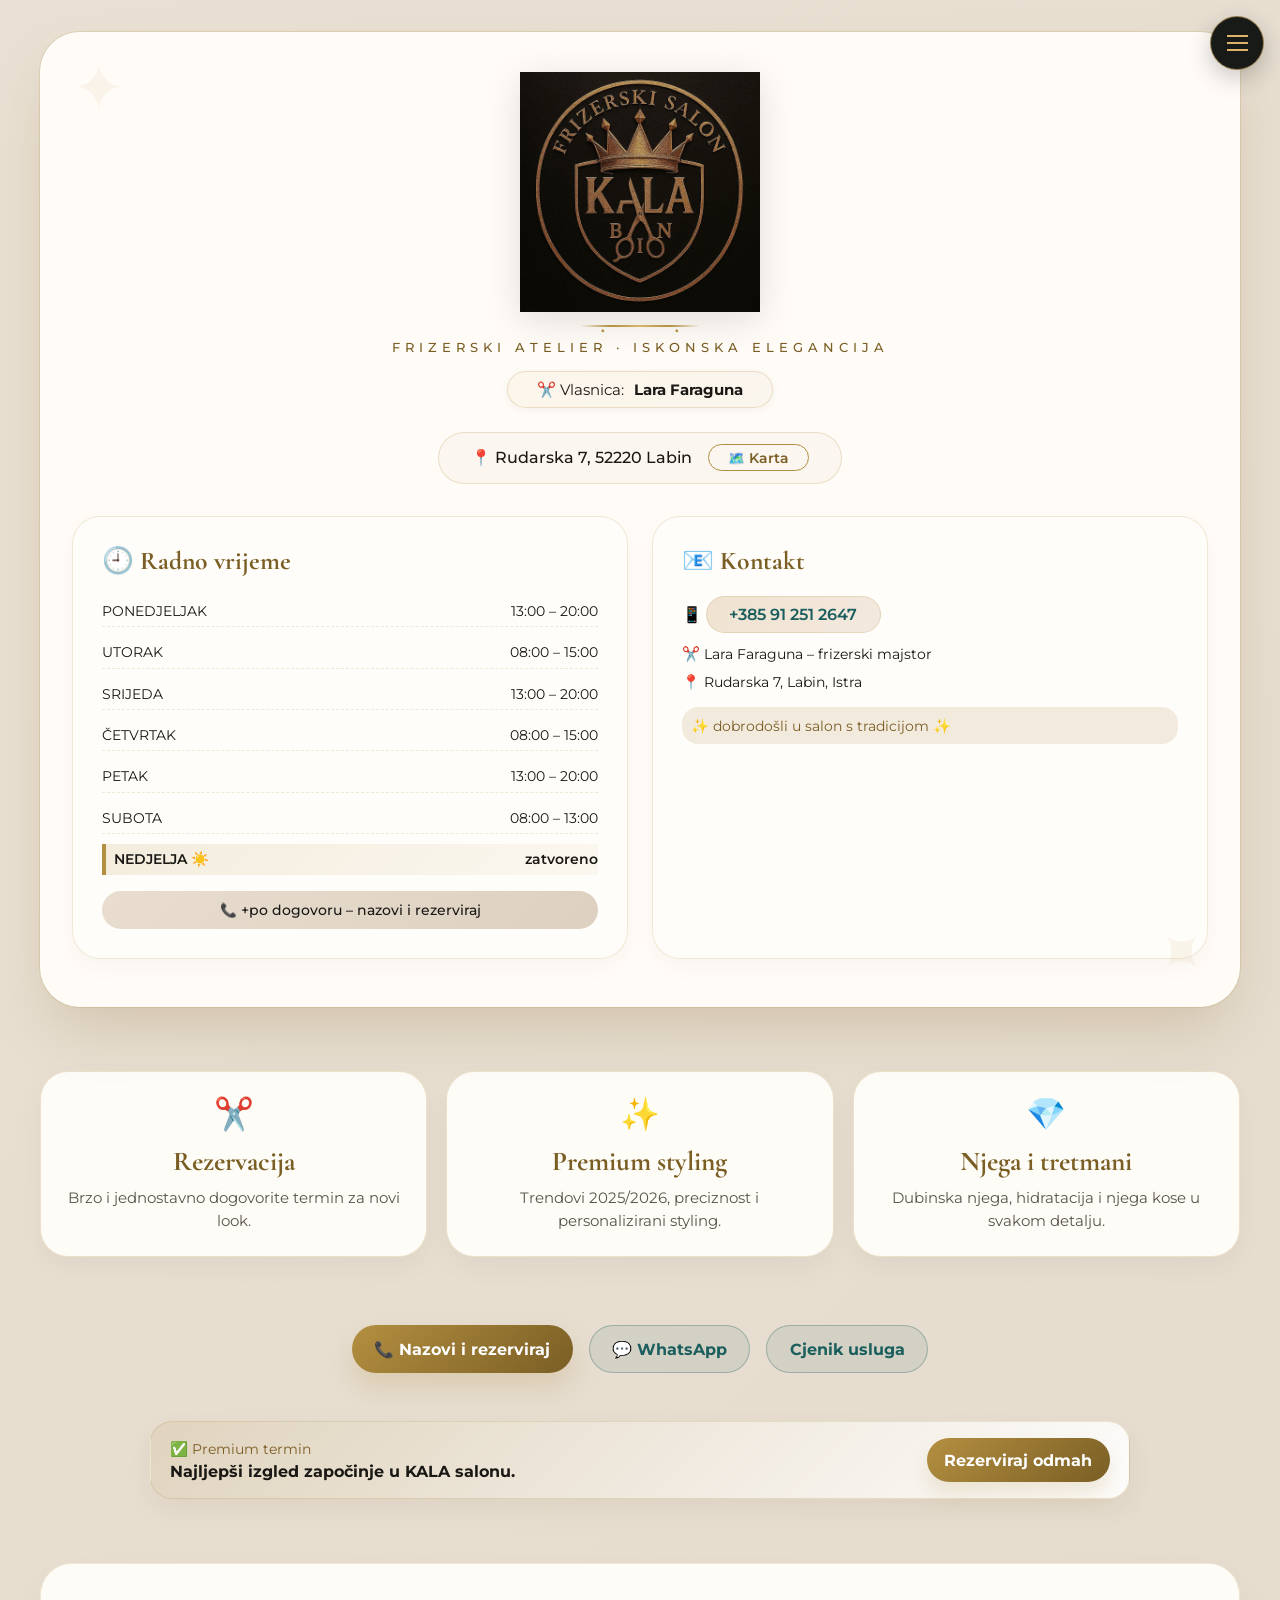
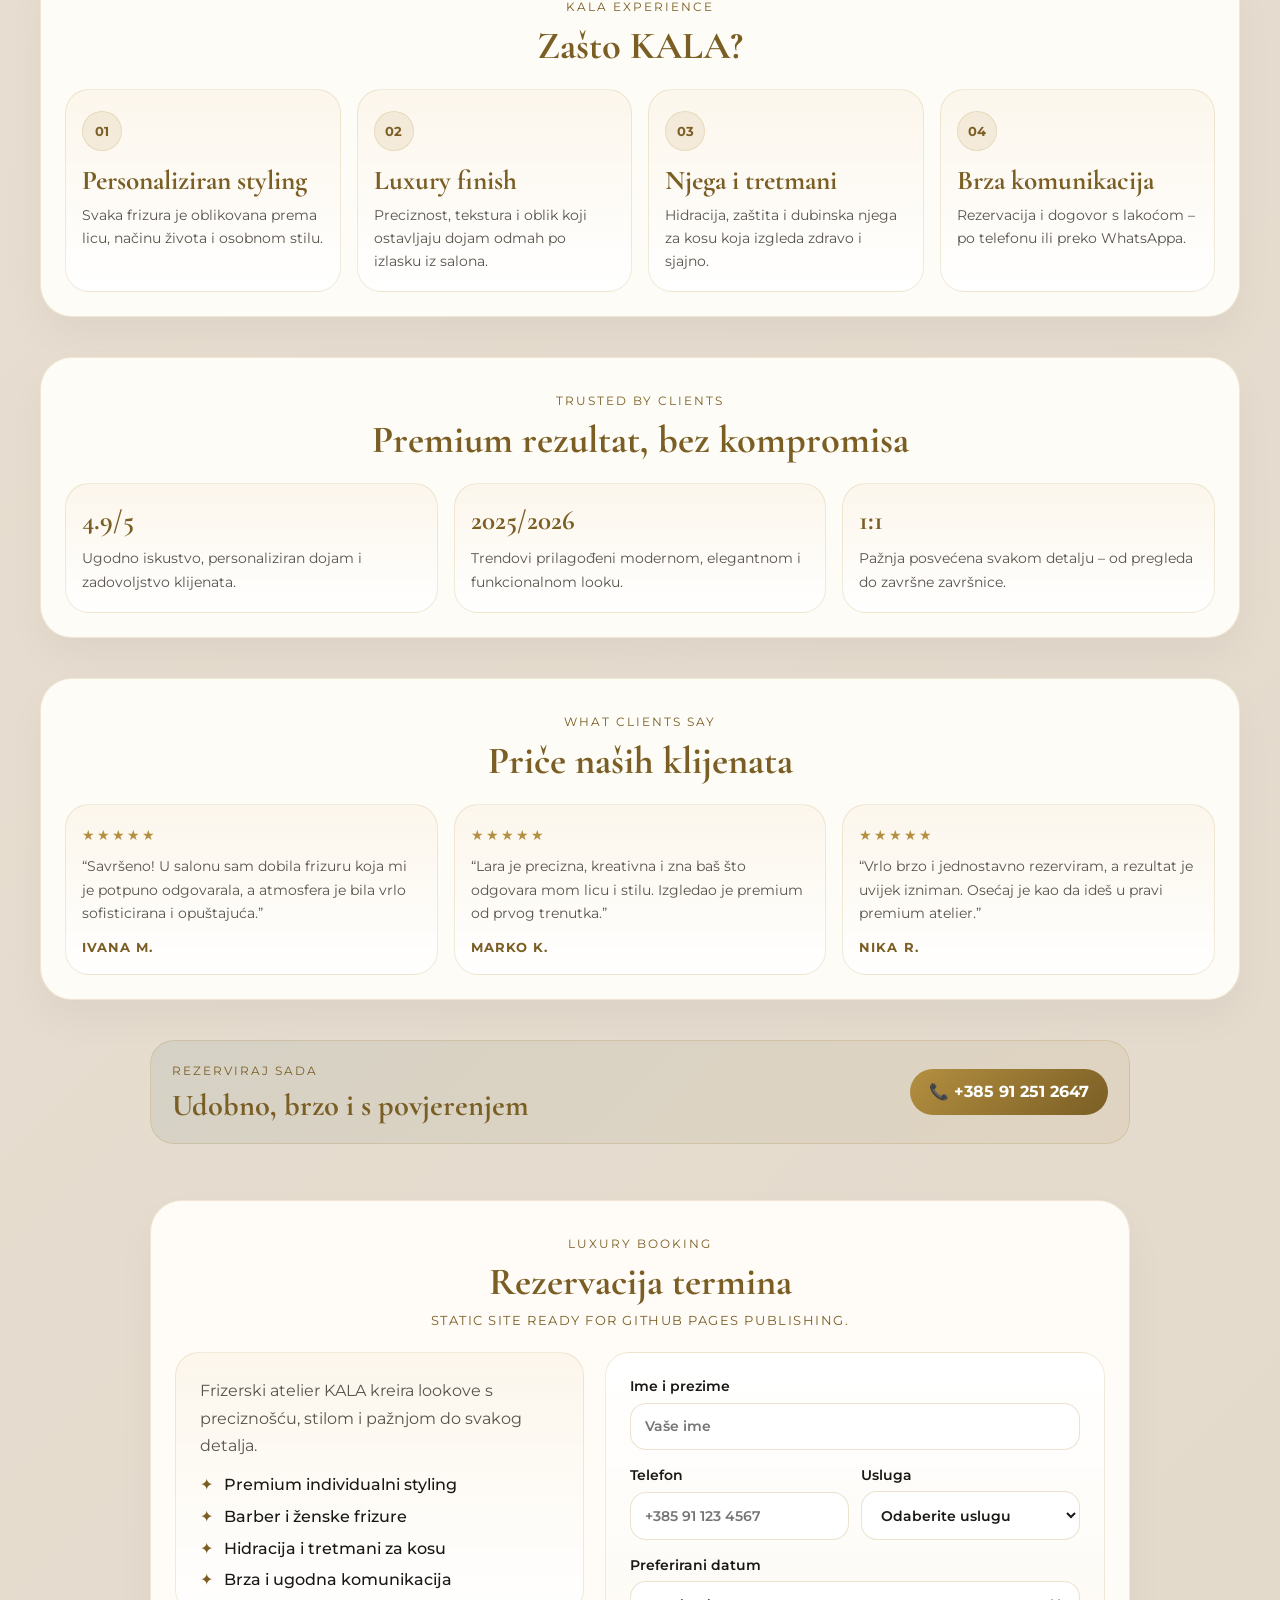
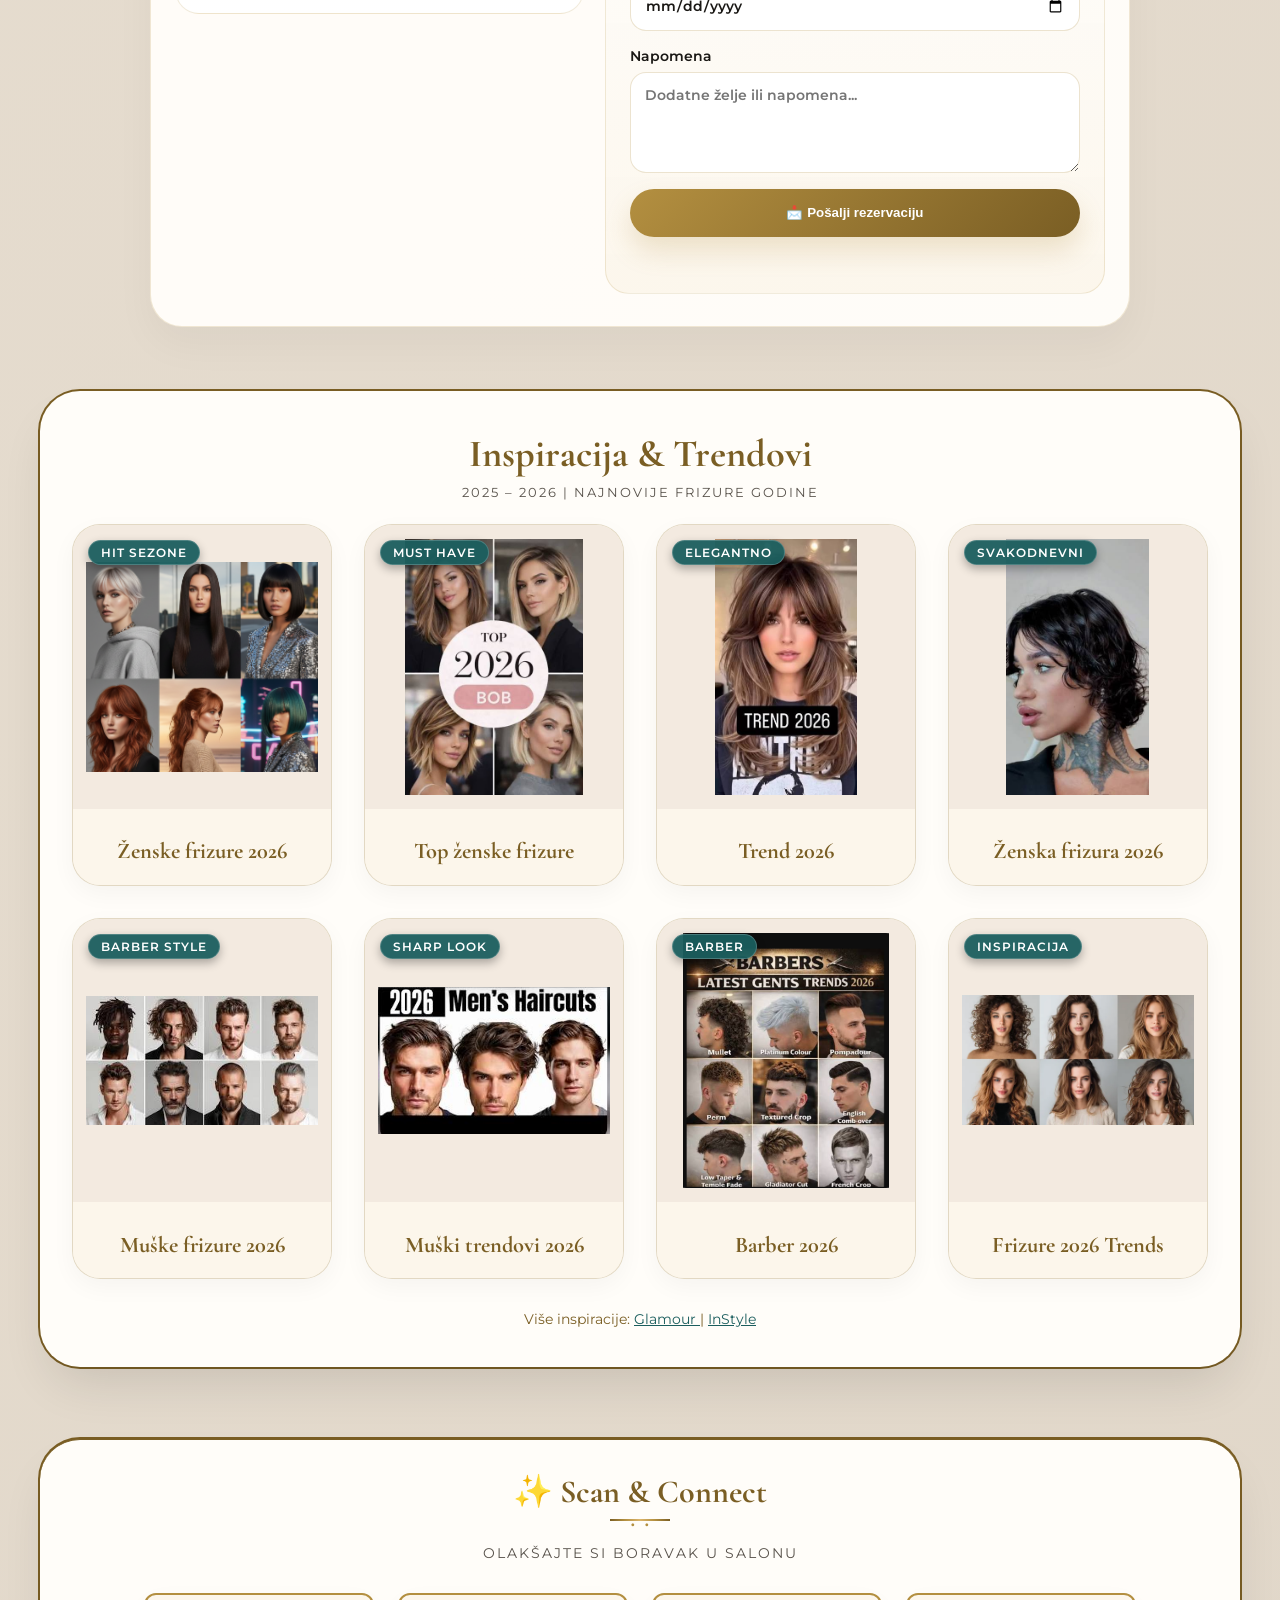
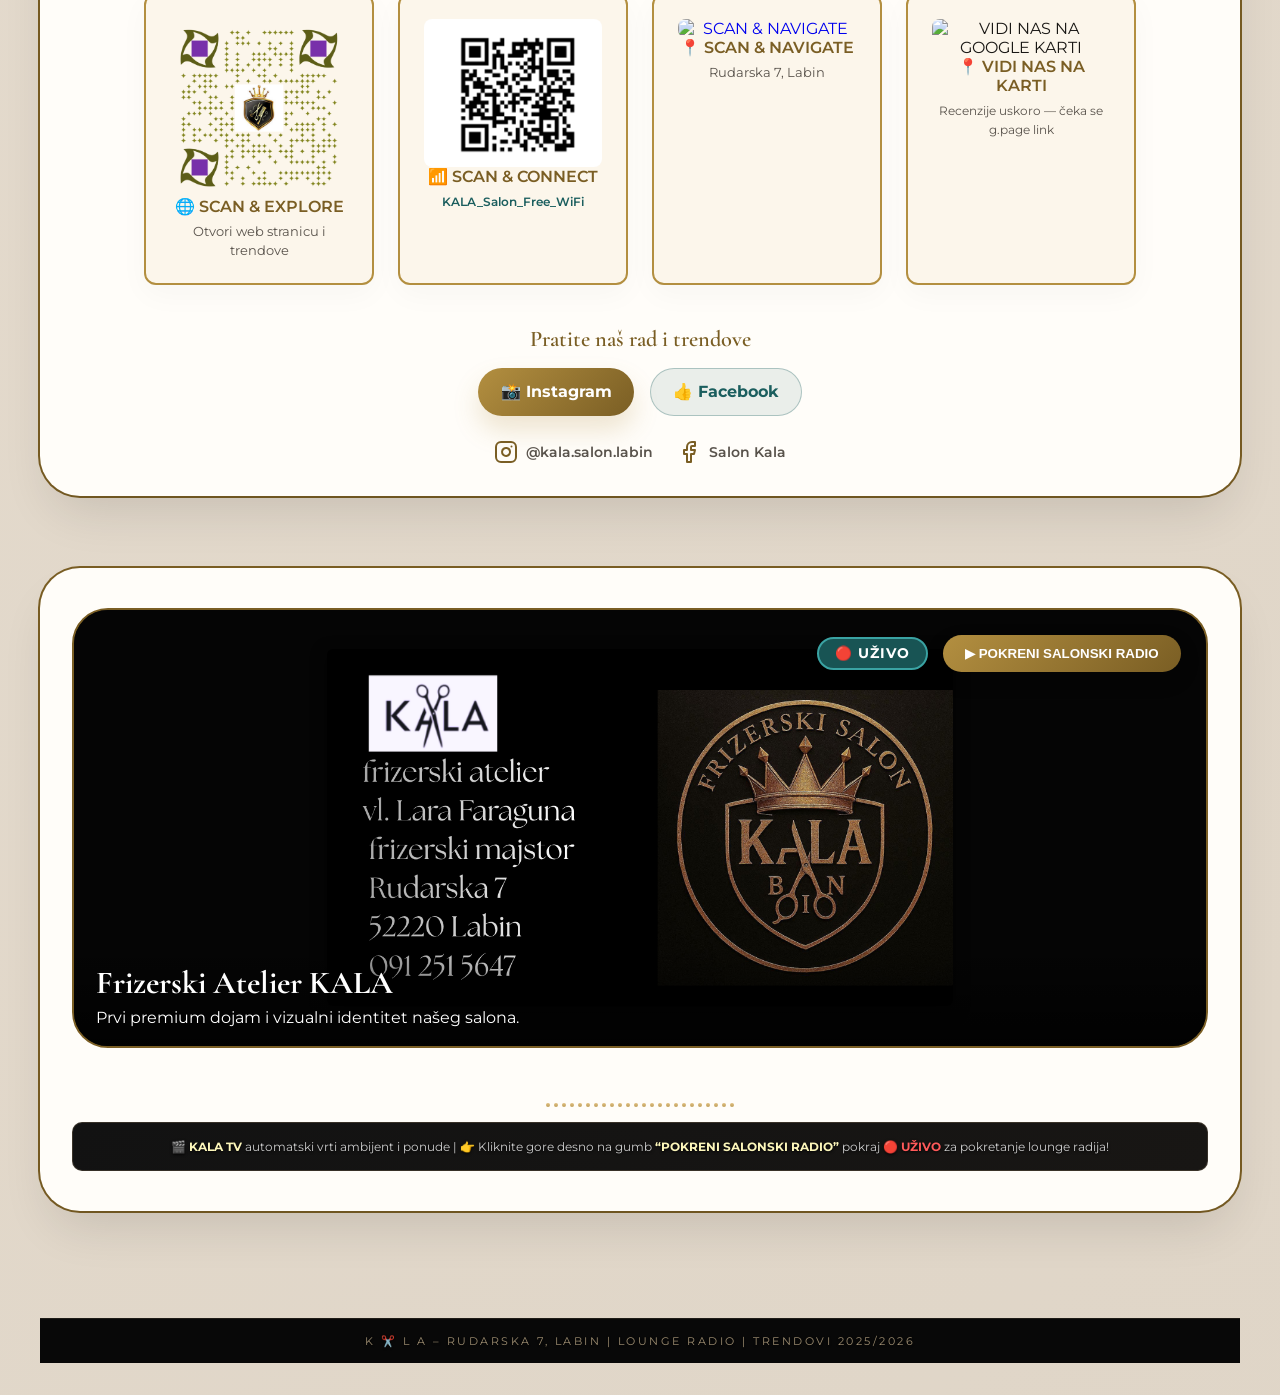
==== commit 39b4c7b2: "Update index.html" ====
--- a/index.html
+++ b/index.html
@@ -17,6 +17,187 @@
 
     <link href="https://fonts.googleapis.com/css2?family=Cormorant+Garamond:wght@400;600;700&family=Montserrat:wght@300;400;500;600&display=swap" rel="stylesheet">
     <link rel="stylesheet" href="style.css">
+    <style>
+        .site-menu-trigger,
+        .site-menu-close {
+            display: inline-grid;
+            place-items: center;
+            border: 1px solid rgba(219, 180, 106, 0.62);
+            background: #171a17;
+            color: #dbb46a;
+            cursor: pointer;
+            font: inherit;
+        }
+
+        .site-menu-trigger {
+            position: fixed;
+            z-index: 1001;
+            top: 1rem;
+            right: 1rem;
+            width: 54px;
+            height: 54px;
+            gap: 5px;
+            border-radius: 50%;
+            box-shadow: 0 8px 24px rgba(0, 0, 0, 0.22);
+        }
+
+        .site-menu-trigger:hover,
+        .site-menu-close:hover {
+            background: #292820;
+        }
+
+        .site-menu-glyph {
+            display: grid;
+            gap: 5px;
+        }
+
+        .site-menu-glyph span {
+            display: block;
+            width: 21px;
+            height: 2px;
+            background: currentColor;
+        }
+
+        .site-menu-trigger:focus-visible,
+        .site-menu-close:focus-visible,
+        .site-menu-link:focus-visible {
+            outline: 3px solid #3aa3a3;
+            outline-offset: 4px;
+        }
+
+        .site-menu-dialog {
+            position: fixed;
+            inset: 0 0 0 auto;
+            width: min(420px, calc(100vw - 1rem));
+            height: 100vh;
+            height: 100dvh;
+            max-width: none;
+            max-height: none;
+            margin: 0;
+            padding: 0;
+            overflow-y: auto;
+            border: 0;
+            border-left: 1px solid rgba(219, 180, 106, 0.35);
+            background: #171a17;
+            color: #fffdf9;
+            box-shadow: -20px 0 70px rgba(0, 0, 0, 0.3);
+        }
+
+        .site-menu-dialog::backdrop {
+            background: rgba(8, 9, 8, 0.68);
+            backdrop-filter: blur(5px);
+        }
+
+        .site-menu-dialog[open] {
+            animation: site-menu-enter 260ms cubic-bezier(0.2, 0.75, 0.25, 1) both;
+        }
+
+        .site-menu-dialog.is-closing {
+            animation: site-menu-exit 220ms ease both;
+        }
+
+        .site-menu-inner {
+            display: flex;
+            min-height: 100%;
+            flex-direction: column;
+            padding: clamp(1.5rem, 5vw, 2.5rem);
+        }
+
+        .site-menu-head {
+            display: flex;
+            align-items: flex-start;
+            justify-content: space-between;
+            gap: 1rem;
+            padding-bottom: 2.5rem;
+            border-bottom: 1px solid rgba(219, 180, 106, 0.24);
+        }
+
+        .site-menu-kicker {
+            display: block;
+            margin-bottom: 0.35rem;
+            color: #dbb46a;
+            font-size: 0.65rem;
+            font-weight: 600;
+            letter-spacing: 0.16em;
+            text-transform: uppercase;
+        }
+
+        .site-menu-title {
+            margin: 0;
+            color: #fffdf9;
+            font-family: 'Cormorant Garamond', Georgia, serif;
+            font-size: 2.6rem;
+            font-weight: 500;
+            line-height: 1;
+        }
+
+        .site-menu-close {
+            flex: 0 0 44px;
+            width: 44px;
+            height: 44px;
+            border-radius: 50%;
+            font-size: 1.7rem;
+            line-height: 1;
+        }
+
+        .site-menu-links {
+            display: grid;
+            margin-top: 1.6rem;
+        }
+
+        .site-menu-link {
+            display: flex;
+            align-items: center;
+            justify-content: space-between;
+            gap: 1rem;
+            min-height: 76px;
+            border-bottom: 1px solid rgba(255, 253, 249, 0.1);
+            color: rgba(255, 253, 249, 0.86);
+            font-family: 'Cormorant Garamond', Georgia, serif;
+            font-size: 1.8rem;
+            text-decoration: none;
+            transition: color 160ms ease, padding 160ms ease;
+        }
+
+        .site-menu-link span {
+            color: #dbb46a;
+            font-family: 'Montserrat', sans-serif;
+            font-size: 0.65rem;
+            font-variant-numeric: tabular-nums;
+        }
+
+        .site-menu-link:hover,
+        .site-menu-link[aria-current="page"] {
+            padding-left: 0.4rem;
+            color: #dbb46a;
+        }
+
+        .site-menu-foot {
+            margin: auto 0 0;
+            padding-top: 2rem;
+            color: rgba(255, 253, 249, 0.55);
+            font-size: 0.65rem;
+            letter-spacing: 0.12em;
+            text-transform: uppercase;
+        }
+
+        @keyframes site-menu-enter {
+            from { opacity: 0; transform: translateX(24px); }
+            to { opacity: 1; transform: translateX(0); }
+        }
+
+        @keyframes site-menu-exit {
+            from { opacity: 1; transform: translateX(0); }
+            to { opacity: 0; transform: translateX(24px); }
+        }
+
+        @media (prefers-reduced-motion: reduce) {
+            .site-menu-dialog[open],
+            .site-menu-dialog.is-closing {
+                animation-duration: 1ms;
+            }
+        }
+    </style>
 
     <script type="application/ld+json">
         {
@@ -41,6 +222,28 @@
 
 <body>
 
+<button class="site-menu-trigger" type="button" aria-label="Otvori izbornik" aria-controls="site-menu" aria-expanded="false">
+    <span class="site-menu-glyph" aria-hidden="true"><span></span><span></span><span></span></span>
+</button>
+
+<dialog class="site-menu-dialog" id="site-menu" aria-labelledby="site-menu-title">
+    <div class="site-menu-inner">
+        <div class="site-menu-head">
+            <div>
+                <span class="site-menu-kicker">KALA · Labin</span>
+                <h2 class="site-menu-title" id="site-menu-title">Izbornik</h2>
+            </div>
+            <button class="site-menu-close" type="button" aria-label="Zatvori izbornik" autofocus>&times;</button>
+        </div>
+        <nav class="site-menu-links" aria-label="Glavna navigacija">
+            <a class="site-menu-link" href="index.html" aria-current="page">Početna <span>01</span></a>
+            <a class="site-menu-link" href="cjenik.html">Cjenik <span>02</span></a>
+            <a class="site-menu-link" href="privatnost.html">Privatnost <span>03</span></a>
+        </nav>
+        <p class="site-menu-foot">Frizerski atelier · Iskonska elegancija</p>
+    </div>
+</dialog>
+
 <div class="main-wrapper">
 
     <div class="salon-card">
@@ -219,6 +422,7 @@
     <div class="cta-row">
         <a class="cta-primary" href="tel:+385912512647">📞 Nazovi i rezerviraj</a>
         <a class="cta-secondary" href="https://wa.me/385912512647?text=Zdravo%2C%20zelim%20rezervirati%20termin%20u%20salonu%20KALA." target="_blank" rel="noopener noreferrer">💬 WhatsApp</a>
+        <a class="cta-secondary" href="cjenik.html">Cjenik usluga</a>
     </div>
 
     <div class="booking-banner" aria-label="Premium booking banner">
--- a/style.css
+++ b/style.css
@@ -0,0 +1,1226 @@
+* {
+    margin: 0;
+    padding: 0;
+    box-sizing: border-box;
+}
+
+:root {
+    --gold: #b38f40;
+    --gold-light: #dbb46a;
+    --gold-dark: #7a5e24;
+    --teal: #1b5e5e;
+    --teal-light: #3aa3a3;
+    --cream: #fffdf9;
+    --cream-dark: #fcf6eb;
+    --text: #1a1815;
+    --text-light: #59534c;
+}
+
+body {
+    background: linear-gradient(
+        135deg,
+        #e9e0d3 0%,
+        #d6cbbc 50%,
+        #e9e0d3 100%
+    );
+    background-size: 400% 400%;
+    animation: gradientShift 15s ease infinite;
+    font-family: 'Montserrat', sans-serif;
+    padding: 2rem 1rem;
+    min-height: 100vh;
+    color: var(--text);
+}
+
+@keyframes gradientShift {
+    0% {
+        background-position: 0% 50%;
+    }
+
+    50% {
+        background-position: 100% 50%;
+    }
+
+    100% {
+        background-position: 0% 50%;
+    }
+}
+
+@keyframes fadeInUp {
+    from {
+        opacity: 0;
+        transform: translateY(30px);
+    }
+
+    to {
+        opacity: 1;
+        transform: translateY(0);
+    }
+}
+
+.main-wrapper {
+    max-width: 1200px;
+    margin: 0 auto;
+    display: flex;
+    flex-direction: column;
+    gap: 2.5rem;
+}
+
+.salon-card {
+    background: rgba(255, 253, 249, 0.97);
+    border-radius: 40px;
+    box-shadow:
+        0 30px 60px -15px rgba(140, 106, 43, 0.25),
+        0 0 0 1px rgba(179, 143, 64, 0.2);
+    padding: 2.5rem 2rem;
+    position: relative;
+    overflow: hidden;
+    backdrop-filter: blur(10px);
+    animation: fadeInUp 0.8s ease;
+}
+
+.salon-card::before,
+.salon-card::after {
+    content: "✦";
+    position: absolute;
+    font-size: 4rem;
+    color: var(--gold);
+    opacity: 0.08;
+    pointer-events: none;
+}
+
+.salon-card::before {
+    top: 1rem;
+    left: 2rem;
+}
+
+.salon-card::after {
+    bottom: 1rem;
+    right: 2rem;
+    transform: rotate(45deg);
+}
+
+.salon-header {
+    text-align: center;
+    margin-bottom: 1.5rem;
+    position: relative;
+    z-index: 2;
+}
+
+.brand-logo {
+    max-width: 240px;
+    width: 48vw;
+    height: auto;
+    display: block;
+    margin: 0 auto 0.75rem;
+    filter: drop-shadow(0 8px 18px rgba(0,0,0,0.12));
+}
+
+.gold-divider {
+    width: 120px;
+    height: 2px;
+    background: linear-gradient(
+        90deg,
+        transparent,
+        var(--gold),
+        var(--gold-light),
+        var(--gold),
+        transparent
+    );
+    margin: 0.8rem auto;
+    position: relative;
+}
+
+.gold-divider::before,
+.gold-divider::after {
+    content: "•";
+    position: absolute;
+    top: -8px;
+    color: var(--gold);
+    font-size: 1.2rem;
+}
+
+.gold-divider::before {
+    left: 20px;
+}
+
+.gold-divider::after {
+    right: 20px;
+}
+
+.salon-tagline {
+    font-size: 0.8rem;
+    letter-spacing: 5px;
+    text-transform: uppercase;
+    color: var(--gold-dark);
+    font-weight: 500;
+    margin-top: 0.5rem;
+}
+
+.owner-badge {
+    display: inline-flex;
+    align-items: center;
+    gap: 10px;
+    background: linear-gradient(
+        135deg,
+        var(--cream-dark),
+        #faf5ed
+    );
+    padding: 0.5rem 1.8rem;
+    border-radius: 60px;
+    font-size: 0.95rem;
+    margin-top: 1rem;
+    border: 1px solid rgba(179, 143, 64, 0.25);
+    box-shadow: 0 2px 8px rgba(0, 0, 0, 0.05);
+}
+
+.address-row {
+    display: flex;
+    justify-content: center;
+    align-items: center;
+    gap: 1rem;
+    flex-wrap: wrap;
+    margin: 1.5rem auto;
+    background: rgba(252, 247, 240, 0.9);
+    width: fit-content;
+    padding: 0.7rem 2rem;
+    border-radius: 60px;
+    border: 1px solid rgba(179, 143, 64, 0.25);
+    font-weight: 500;
+}
+
+.map-btn {
+    background: none;
+    border: 1.5px solid var(--gold);
+    border-radius: 40px;
+    padding: 0.3rem 1.2rem;
+    cursor: pointer;
+    color: var(--gold-dark);
+    font-weight: 600;
+    font-size: 0.85rem;
+    transition: all 0.3s ease;
+}
+
+.map-btn:hover {
+    background: var(--gold);
+    color: white;
+}
+
+.feature-strip {
+    display: grid;
+    grid-template-columns: repeat(auto-fit, minmax(220px, 1fr));
+    gap: 1.2rem;
+    margin-top: 1.5rem;
+}
+
+.feature-card {
+    background: rgba(255, 253, 249, 0.96);
+    border: 1px solid rgba(179, 143, 64, 0.25);
+    border-radius: 28px;
+    padding: 1.4rem 1.2rem;
+    box-shadow: 0 10px 28px rgba(0, 0, 0, 0.04);
+    text-align: center;
+}
+
+.feature-icon {
+    font-size: 2rem;
+    margin-bottom: 0.75rem;
+}
+
+.feature-card h3 {
+    font-family: 'Cormorant Garamond', serif;
+    font-size: 1.7rem;
+    color: var(--gold-dark);
+    margin-bottom: 0.55rem;
+}
+
+.feature-card p {
+    color: var(--text-light);
+    line-height: 1.6;
+    font-size: 0.92rem;
+}
+
+.cta-row {
+    display: flex;
+    justify-content: center;
+    gap: 1rem;
+    flex-wrap: wrap;
+    margin-top: 1.75rem;
+    margin-bottom: 0.5rem;
+}
+
+.cta-row-social {
+    margin-top: 1rem;
+    margin-bottom: 1.5rem;
+}
+
+.booking-banner {
+    display: flex;
+    align-items: center;
+    justify-content: space-between;
+    gap: 1.2rem;
+    width: min(100%, 980px);
+    margin: 0 auto 1.5rem;
+    padding: 1rem 1.2rem;
+    border: 1px solid rgba(179, 143, 64, 0.22);
+    border-radius: 22px;
+    background: linear-gradient(135deg, rgba(179, 143, 64, 0.12), rgba(255, 255, 255, 0.92));
+    box-shadow: 0 10px 25px rgba(122, 94, 36, 0.08);
+}
+
+.booking-copy {
+    display: flex;
+    flex-direction: column;
+    gap: 0.2rem;
+    color: var(--gold-dark);
+    font-size: 0.9rem;
+}
+
+.booking-copy strong {
+    color: var(--text);
+    font-size: 1rem;
+}
+
+.booking-banner a {
+    display: inline-flex;
+    align-items: center;
+    justify-content: center;
+    min-height: 44px;
+    padding: 0.7rem 1.1rem;
+    text-decoration: none;
+    border-radius: 999px;
+    background: linear-gradient(135deg, var(--gold), var(--gold-dark));
+    color: #fff;
+    font-weight: 700;
+    box-shadow: 0 12px 20px rgba(179, 143, 64, 0.18);
+}
+
+.signature-strip {
+    background: rgba(255, 253, 249, 0.96);
+    border: 1px solid rgba(179, 143, 64, 0.2);
+    border-radius: 32px;
+    box-shadow: 0 18px 40px rgba(0, 0, 0, 0.04);
+    padding: 2rem 1.5rem 1.5rem;
+}
+
+.signature-head {
+    text-align: center;
+    margin-bottom: 1.25rem;
+}
+
+.eyebrow {
+    display: inline-block;
+    font-size: 0.74rem;
+    letter-spacing: 2px;
+    text-transform: uppercase;
+    color: var(--gold-dark);
+    margin-bottom: 0.55rem;
+}
+
+.signature-head h2 {
+    font-family: 'Cormorant Garamond', serif;
+    font-size: clamp(2.2rem, 3vw, 3rem);
+    color: var(--gold-dark);
+}
+
+.service-grid {
+    display: grid;
+    grid-template-columns: repeat(auto-fit, minmax(210px, 1fr));
+    gap: 1rem;
+}
+
+.service-card {
+    background: linear-gradient(180deg, rgba(252, 246, 235, 0.95), rgba(255, 255, 255, 0.9));
+    border: 1px solid rgba(179, 143, 64, 0.18);
+    border-radius: 24px;
+    padding: 1.3rem 1rem 1.1rem;
+    transition: transform 0.25s ease, box-shadow 0.25s ease;
+}
+
+.service-card:hover {
+    transform: translateY(-3px);
+    box-shadow: 0 12px 28px rgba(122, 94, 36, 0.08);
+}
+
+.service-number {
+    display: inline-flex;
+    align-items: center;
+    justify-content: center;
+    width: 40px;
+    height: 40px;
+    margin-bottom: 0.8rem;
+    border-radius: 50%;
+    background: rgba(179, 143, 64, 0.12);
+    border: 1px solid rgba(179, 143, 64, 0.2);
+    color: var(--gold-dark);
+    font-size: 0.8rem;
+    font-weight: 700;
+}
+
+.service-card h3 {
+    font-family: 'Cormorant Garamond', serif;
+    font-size: 1.7rem;
+    color: var(--gold-dark);
+    margin-bottom: 0.45rem;
+}
+
+.service-card p {
+    color: var(--text-light);
+    line-height: 1.6;
+    font-size: 0.9rem;
+}
+
+.proof-panel,
+.testimonial-panel {
+    background: rgba(255, 253, 249, 0.96);
+    border: 1px solid rgba(179, 143, 64, 0.2);
+    border-radius: 32px;
+    box-shadow: 0 18px 40px rgba(0, 0, 0, 0.04);
+    padding: 2rem 1.5rem 1.5rem;
+}
+
+.proof-header {
+    text-align: center;
+    margin-bottom: 1.25rem;
+}
+
+.proof-header h2 {
+    font-family: 'Cormorant Garamond', serif;
+    font-size: clamp(2.2rem, 3vw, 2.9rem);
+    color: var(--gold-dark);
+}
+
+.proof-grid,
+.testimonial-grid {
+    display: grid;
+    grid-template-columns: repeat(auto-fit, minmax(220px, 1fr));
+    gap: 1rem;
+}
+
+.proof-card,
+.testimonial-card {
+    background: linear-gradient(180deg, rgba(252, 246, 235, 0.96), rgba(255, 255, 255, 0.92));
+    border: 1px solid rgba(179, 143, 64, 0.18);
+    border-radius: 24px;
+    padding: 1.3rem 1rem 1.1rem;
+}
+
+.proof-stat {
+    font-size: 1.7rem;
+    color: var(--gold-dark);
+    font-weight: 700;
+    margin-bottom: 0.6rem;
+    font-family: 'Cormorant Garamond', serif;
+}
+
+.proof-card p,
+.testimonial-card p {
+    color: var(--text-light);
+    line-height: 1.65;
+    font-size: 0.9rem;
+}
+
+.stars {
+    color: var(--gold);
+    letter-spacing: 2px;
+    margin-bottom: 0.7rem;
+    font-size: 0.9rem;
+}
+
+.testimonial-card strong {
+    display: inline-block;
+    margin-top: 0.8rem;
+    color: var(--gold-dark);
+    font-size: 0.82rem;
+    letter-spacing: 0.08em;
+    text-transform: uppercase;
+}
+
+.mini-cta {
+    display: flex;
+    align-items: center;
+    justify-content: space-between;
+    gap: 1rem;
+    background: linear-gradient(135deg, rgba(27, 94, 94, 0.08), rgba(179, 143, 64, 0.08));
+    border: 1px solid rgba(179, 143, 64, 0.22);
+    border-radius: 24px;
+    padding: 1.2rem 1.3rem;
+    margin: 0 auto 1rem;
+    width: min(100%, 980px);
+}
+
+.mini-cta h3 {
+    font-family: 'Cormorant Garamond', serif;
+    font-size: clamp(1.9rem, 2vw, 2.4rem);
+    color: var(--gold-dark);
+}
+
+.mini-cta a {
+    display: inline-flex;
+    align-items: center;
+    justify-content: center;
+    min-height: 46px;
+    padding: 0.7rem 1.2rem;
+    border-radius: 999px;
+    background: linear-gradient(135deg, var(--gold), var(--gold-dark));
+    color: #fff;
+    text-decoration: none;
+    font-weight: 700;
+    white-space: nowrap;
+}
+
+.reservation-panel {
+    width: min(100%, 980px);
+    margin: 0 auto 1.5rem;
+    background: rgba(255, 253, 249, 0.97);
+    border: 1px solid rgba(179, 143, 64, 0.2);
+    border-radius: 32px;
+    box-shadow: 0 18px 40px rgba(0, 0, 0, 0.04);
+    padding: 2rem 1.5rem;
+}
+
+.reservation-header {
+    text-align: center;
+    margin-bottom: 1.5rem;
+}
+
+.reservation-header h2 {
+    font-family: 'Cormorant Garamond', serif;
+    font-size: clamp(2.2rem, 3vw, 2.9rem);
+    color: var(--gold-dark);
+}
+
+.pages-ready {
+    margin-top: 0.5rem;
+    font-size: 0.8rem;
+    letter-spacing: 0.12em;
+    text-transform: uppercase;
+    color: var(--gold-dark);
+}
+
+.reservation-grid {
+    display: grid;
+    grid-template-columns: 0.9fr 1.1fr;
+    gap: 1.3rem;
+    align-items: start;
+}
+
+.reservation-copy {
+    background: linear-gradient(180deg, rgba(252, 246, 235, 0.96), rgba(255, 255, 255, 0.92));
+    border: 1px solid rgba(179, 143, 64, 0.18);
+    border-radius: 24px;
+    padding: 1.5rem;
+}
+
+.reservation-copy p {
+    line-height: 1.7;
+    color: var(--text-light);
+    margin-bottom: 1rem;
+}
+
+.reservation-copy ul {
+    list-style: none;
+    display: grid;
+    gap: 0.8rem;
+    padding: 0;
+    margin: 0;
+}
+
+.reservation-copy li {
+    position: relative;
+    padding-left: 1.5rem;
+    color: var(--text);
+    font-weight: 500;
+}
+
+.reservation-copy li::before {
+    content: '✦';
+    position: absolute;
+    left: 0;
+    color: var(--gold-dark);
+}
+
+.reservation-form {
+    display: grid;
+    gap: 1rem;
+    background: linear-gradient(180deg, rgba(255, 255, 255, 0.92), rgba(252, 246, 235, 0.95));
+    border: 1px solid rgba(179, 143, 64, 0.18);
+    border-radius: 24px;
+    padding: 1.5rem;
+}
+
+.form-row {
+    display: grid;
+    gap: 0.45rem;
+}
+
+.two-col {
+    grid-template-columns: repeat(2, minmax(0, 1fr));
+    gap: 0.8rem;
+}
+
+.reservation-form label {
+    display: grid;
+    gap: 0.45rem;
+    color: var(--text);
+    font-weight: 600;
+    font-size: 0.9rem;
+}
+
+.reservation-form input,
+.reservation-form select,
+.reservation-form textarea {
+    width: 100%;
+    border: 1px solid rgba(179, 143, 64, 0.25);
+    background: #fff;
+    color: var(--text);
+    border-radius: 16px;
+    padding: 0.85rem 0.9rem;
+    font: inherit;
+    outline: none;
+    transition: border-color 0.2s ease, box-shadow 0.2s ease;
+}
+
+.reservation-form input:focus,
+.reservation-form select:focus,
+.reservation-form textarea:focus {
+    border-color: rgba(179, 143, 64, 0.7);
+    box-shadow: 0 0 0 3px rgba(179, 143, 64, 0.12);
+}
+
+.form-submit {
+    border: none;
+    cursor: pointer;
+    width: 100%;
+    justify-self: stretch;
+}
+
+.form-status {
+    min-height: 1.2em;
+    margin: 0;
+    color: var(--teal);
+    font-weight: 600;
+    font-size: 0.85rem;
+}
+
+.cta-primary,
+.cta-secondary {
+    display: inline-flex;
+    align-items: center;
+    justify-content: center;
+    min-height: 48px;
+    padding: 0.8rem 1.4rem;
+    border-radius: 999px;
+    font-weight: 700;
+    text-decoration: none;
+    transition: transform 0.2s ease, box-shadow 0.2s ease;
+}
+
+.cta-primary {
+    background: linear-gradient(135deg, var(--gold), var(--gold-dark));
+    color: #fff;
+    box-shadow: 0 14px 26px rgba(179, 143, 64, 0.22);
+}
+
+.cta-secondary {
+    background: rgba(27, 94, 94, 0.09);
+    color: var(--teal);
+    border: 1px solid rgba(27, 94, 94, 0.3);
+}
+
+.cta-primary:hover,
+.cta-secondary:hover {
+    transform: translateY(-1px);
+}
+
+.info-grid {
+    display: grid;
+    grid-template-columns: repeat(
+        auto-fit,
+        minmax(280px, 1fr)
+    );
+    gap: 1.5rem;
+    margin: 2rem 0 0.5rem;
+}
+
+.work-hours,
+.contact-details {
+    background: var(--cream);
+    padding: 1.8rem;
+    border-radius: 28px;
+    border: 1px solid rgba(179, 143, 64, 0.2);
+    box-shadow: 0 8px 25px rgba(0, 0, 0, 0.03);
+    transition: all 0.3s ease;
+}
+
+.work-hours:hover,
+.contact-details:hover {
+    transform: translateY(-5px);
+    box-shadow: 0 15px 35px rgba(0, 0, 0, 0.08);
+}
+
+.work-hours h3,
+.contact-details h3 {
+    font-family: 'Cormorant Garamond', serif;
+    font-size: 1.6rem;
+    color: var(--gold-dark);
+    margin-bottom: 1.2rem;
+}
+
+.hours-table p {
+    display: flex;
+    justify-content: space-between;
+    margin: 0.6rem 0;
+    font-size: 0.9rem;
+    padding: 0.4rem 0;
+    border-bottom: 1px dashed rgba(179, 143, 64, 0.2);
+}
+
+.hours-table p:last-child {
+    border-bottom: none;
+}
+
+.today {
+    background: linear-gradient(
+        135deg,
+        rgba(179, 143, 64, 0.15),
+        rgba(179, 143, 64, 0.05)
+    ) !important;
+    font-weight: 600;
+    border-left: 4px solid var(--gold) !important;
+    padding-left: 0.5rem !important;
+}
+
+.phone {
+    margin: 0.8rem 0;
+}
+
+.phone a {
+    background: linear-gradient(
+        135deg,
+        #efe2d0,
+        #f3e9de
+    );
+    padding: 0.5rem 1.4rem;
+    border-radius: 40px;
+    color: var(--teal);
+    font-weight: 600;
+    text-decoration: none;
+    display: inline-flex;
+    align-items: center;
+    gap: 0.5rem;
+    border: 1px solid rgba(179, 143, 64, 0.2);
+    transition: all 0.3s ease;
+}
+
+.phone a:hover {
+    background: var(--teal);
+    color: white;
+}
+
+.appointment {
+    background: linear-gradient(
+        135deg,
+        #e8ddcf,
+        #ddd0c0
+    );
+    border-radius: 24px;
+    padding: 0.7rem;
+    text-align: center;
+    margin-top: 1rem;
+    font-size: 0.85rem;
+    color: var(--text);
+    font-weight: 500;
+}
+
+.map-container {
+    margin-top: 1.5rem;
+    border-radius: 24px;
+    overflow: hidden;
+    box-shadow: 0 10px 30px rgba(0, 0, 0, 0.1);
+    border: 2px solid rgba(179, 143, 64, 0.2);
+    height: 200px;
+    display: none;
+}
+
+.map-container iframe {
+    width: 100%;
+    height: 100%;
+    border: none;
+}
+
+.trends-section,
+.qr-section,
+.music-section {
+    background: var(--cream) !important;
+    border-radius: 40px;
+    box-shadow:
+        0 25px 50px -12px rgba(0,0,0,0.12),
+        0 0 0 2px var(--gold-dark) !important;
+    padding: 2.5rem 2rem;
+    backdrop-filter: blur(10px);
+    margin-bottom: 2rem;
+}
+
+.trends-title {
+    font-family: 'Cormorant Garamond', serif;
+    font-size: 2.4rem;
+    color: var(--gold-dark);
+    text-align: center;
+}
+
+.trends-subtitle {
+    text-align: center;
+    color: var(--text-light);
+    margin-top: 0.5rem;
+    margin-bottom: 1.5rem;
+    letter-spacing: 2px;
+    text-transform: uppercase;
+    font-size: 0.8rem;
+}
+
+.trends-grid {
+    display: grid;
+    grid-template-columns: repeat(
+        auto-fit,
+        minmax(240px, 1fr)
+    );
+    gap: 2rem;
+}
+
+.trend-card {
+    background: var(--cream-dark) !important;
+    border-radius: 28px;
+    overflow: hidden;
+    box-shadow: 0 8px 25px rgba(0,0,0,0.04);
+    border: 1.5px solid rgba(122, 94, 36, 0.2);
+    transition: all 0.4s cubic-bezier(
+        0.165,
+        0.84,
+        0.44,
+        1
+    );
+    display: flex;
+    flex-direction: column;
+}
+
+.trend-img-wrapper {
+    position: relative;
+    width: 100%;
+    padding-top: 110%;
+    background-color: #f3eae0;
+    overflow: hidden;
+}
+
+.trend-img-wrapper img {
+    position: absolute;
+    top: 5%;
+    left: 5%;
+    width: 90%;
+    height: 90%;
+    object-fit: contain;
+    border-radius: 16px;
+    transition: transform 0.5s ease;
+    display: block;
+}
+
+.trend-card:hover .trend-img-wrapper img {
+    transform: scale(1.04);
+}
+
+.trend-badge {
+    position: absolute !important;
+    top: 15px !important;
+    left: 15px !important;
+    background: rgba(27, 94, 94, 0.95) !important;
+    color: #ffffff !important;
+    padding: 4px 12px !important;
+    border-radius: 20px !important;
+    font-size: 0.75rem !important;
+    font-weight: 600 !important;
+    text-transform: uppercase !important;
+    letter-spacing: 1px !important;
+    z-index: 10 !important;
+    box-shadow: 0 4px 10px rgba(0,0,0,0.3);
+    border: 1px solid rgba(255,255,255,0.2);
+}
+
+.trend-info {
+    padding: 1.2rem 1rem !important;
+    text-align: center !important;
+    background: var(--cream-dark) !important;
+}
+
+.trend-name {
+    font-family: 'Cormorant Garamond', serif !important;
+    font-size: 1.4rem !important;
+    font-weight: 700 !important;
+    color: var(--gold-dark) !important;
+    margin-top: 0.5rem !important;
+    line-height: 1.3 !important;
+}
+
+.qr-container {
+    display: flex;
+    justify-content: center;
+    gap: 2.5rem;
+    flex-wrap: wrap;
+    margin-top: 2rem;
+}
+
+.qr-card {
+    background: var(--cream-dark) !important;
+    border: 2px solid var(--gold) !important;
+    border-radius: 28px;
+    padding: 1.5rem;
+    width: 230px;
+    box-shadow: 0 10px 30px rgba(0,0,0,0.03);
+    transition: all 0.3s ease;
+    text-align: center;
+}
+
+.qr-card img {
+    width: 100% !important;
+    height: auto !important;
+    max-width: 180px !important;
+    margin: 0 auto !important;
+    display: block !important;
+}
+
+#salon-slideshow {
+    position: relative;
+    width: 100%;
+    height: 440px;
+    background: #111;
+    border-radius: 36px;
+    overflow: hidden;
+    border: 2px solid var(--gold-dark);
+}
+
+.slide {
+    position: absolute;
+    inset: 0;
+    opacity: 0;
+    transition: opacity 0.8s ease;
+}
+
+.slide.active {
+    opacity: 1;
+    z-index: 1;
+}
+
+.slide img {
+    width: 100%;
+    height: 100%;
+    object-fit: cover;
+    display: block;
+}
+
+.slide-contain {
+    background: #050505 !important;
+    display: flex !important;
+    align-items: center;
+    justify-content: center;
+    box-sizing: border-box;
+}
+
+.slide-contain img {
+    max-width: 65% !important;
+    max-height: 82% !important;
+    width: auto !important;
+    height: auto !important;
+    object-fit: contain !important;
+    border-radius: 6px;
+    box-shadow: 0 4px 15px rgba(0, 0, 0, 0.6);
+    margin: auto;
+}
+
+.slide-caption {
+    position: absolute;
+    left: 0;
+    right: 0;
+    bottom: 0;
+    padding: 1.2rem 1.4rem;
+    background: linear-gradient(
+        180deg,
+        transparent,
+        rgba(0,0,0,0.75)
+    );
+    color: white;
+}
+
+.slide-caption h4 {
+    font-family: 'Cormorant Garamond', serif;
+    font-size: 2rem;
+    margin-bottom: 0.35rem;
+}
+
+.visualizer {
+    display: flex;
+    align-items: flex-end;
+    justify-content: center;
+    gap: 4px;
+    height: 40px;
+    margin: 1.2rem auto 0;
+    overflow: hidden;
+    width: fit-content;
+}
+
+.bar {
+    width: 4px;
+    background: linear-gradient(
+        to top,
+        var(--gold),
+        var(--gold-light)
+    );
+    border-radius: 2px;
+    transition: height 0.1s ease;
+    opacity: 0.85;
+    height: 4px;
+}
+
+.info-hint {
+    margin-top: 15px;
+    font-size: 12px;
+    line-height: 1.6;
+    text-align: center;
+    padding: 14px;
+    border-radius: 10px;
+    background: linear-gradient(
+        135deg,
+        #121212,
+        #181614
+    );
+    border: 1px solid rgba(197, 168, 128, 0.2);
+    color: #cccccc;
+    text-shadow: 0 1px 3px rgba(0, 0, 0, 0.9);
+}
+
+.info-hint strong {
+    color: #fcf6ba;
+    font-weight: bold;
+}
+
+.badge-pip {
+    font-size: 0.85rem !important;
+    font-weight: 700 !important;
+    letter-spacing: 1px;
+    padding: 0.4rem 1rem !important;
+    background: rgba(27, 94, 94, 0.9) !important;
+    border: 2px solid var(--teal-light) !important;
+    color: #ffffff !important;
+    border-radius: 30px;
+}
+
+.play-btn-main {
+    border: none;
+    border-radius: 999px;
+    padding: 0.7rem 1.4rem;
+    cursor: pointer;
+    color: #fff;
+    font-weight: 700;
+    background: linear-gradient(
+        135deg,
+        var(--gold),
+        var(--gold-dark)
+    );
+    box-shadow: 0 8px 20px rgba(0,0,0,0.18);
+    transition: transform 0.2s ease, filter 0.2s ease;
+}
+
+.play-btn-main:hover {
+    transform: translateY(-1px);
+    filter: brightness(1.05);
+}
+
+footer {
+    margin-top: 35px;
+    font-size: 11px;
+    text-align: center;
+    color: #9c8c70 !important;
+    letter-spacing: 2.5px;
+    padding: 15px 0 !important;
+    background: #080808 !important;
+    border-top: 1px solid rgba(197, 168, 128, 0.12) !important;
+    text-transform: uppercase;
+    text-shadow: 0 1px 2px rgba(0,0,0,0.8);
+}
+
+@media (max-width: 900px) {
+    body {
+        padding: 1.25rem 0.75rem;
+    }
+
+    .salon-card,
+    .trends-section,
+    .qr-section,
+    .reservation-panel,
+    .signature-strip,
+    .proof-panel,
+    .testimonial-panel {
+        padding-left: 1.1rem;
+        padding-right: 1.1rem;
+    }
+
+    .brand-logo {
+        max-width: 180px;
+    }
+
+    .salon-tagline {
+        letter-spacing: 3px;
+    }
+
+    .address-row {
+        width: 100%;
+        padding: 0.7rem 0.9rem;
+        border-radius: 18px;
+    }
+
+    .feature-card {
+        padding: 1.1rem 1rem;
+    }
+
+    .cta-row {
+        flex-direction: column;
+    }
+
+    .booking-banner,
+    .mini-cta {
+        flex-direction: column;
+        align-items: flex-start;
+        text-align: left;
+    }
+
+    .booking-banner a,
+    .mini-cta a {
+        width: 100%;
+    }
+
+    .reservation-grid,
+    .two-col {
+        grid-template-columns: 1fr;
+    }
+
+    .cta-primary,
+    .cta-secondary {
+        width: min(100%, 320px);
+    }
+
+    .trends-title {
+        font-size: 2rem;
+    }
+
+    .qr-card {
+        width: 170px;
+        padding: 1rem;
+    }
+
+    #salon-slideshow {
+        height: 380px;
+    }
+
+    .slide-caption h4 {
+        font-size: 1.8rem;
+    }
+
+    .badge-pip {
+        font-size: 0.8rem !important;
+        padding: 0.4rem 1rem !important;
+    }
+
+    .play-btn-main {
+        font-size: 0.85rem !important;
+        padding: 0.5rem 1.2rem !important;
+    }
+
+    .info-hint {
+        font-size: 0.8rem !important;
+    }
+}
+
+@media (max-width: 560px) {
+    body {
+        padding: 0.85rem 0.5rem;
+    }
+
+    .main-wrapper {
+        gap: 1.4rem;
+    }
+
+    .salon-card {
+        border-radius: 22px;
+        padding: 1.2rem 0.8rem;
+    }
+
+    .brand-logo {
+        max-width: 150px;
+    }
+
+    .owner-badge {
+        font-size: 0.75rem;
+        padding: 0.45rem 0.9rem;
+        border-radius: 20px;
+    }
+
+    .address-row {
+        font-size: 0.82rem;
+        gap: 0.65rem;
+        text-align: center;
+    }
+
+    .feature-strip,
+    .service-grid,
+    .proof-grid,
+    .testimonial-grid {
+        grid-template-columns: 1fr;
+    }
+
+    .feature-card,
+    .service-card,
+    .proof-card,
+    .testimonial-card,
+    .reservation-copy,
+    .reservation-form {
+        border-radius: 18px;
+    }
+
+    .cta-primary,
+    .cta-secondary {
+        min-height: 46px;
+        font-size: 0.92rem;
+    }
+
+    .booking-copy strong {
+        font-size: 0.9rem;
+    }
+
+    .mini-cta h3,
+    .reservation-header h2,
+    .signature-head h2,
+    .proof-header h2 {
+        font-size: 2rem;
+    }
+
+    .pages-ready {
+        letter-spacing: 0.08em;
+    }
+
+    #salon-slideshow {
+        height: 300px;
+    }
+
+    .slide-caption {
+        padding: 0.9rem 1rem;
+    }
+
+    .slide-caption h4 {
+        font-size: 1.5rem;
+    }
+
+    .slide-caption p {
+        font-size: 0.8rem;
+    }
+
+    .social-links .cta-row {
+        gap: 0.7rem;
+    }
+}
